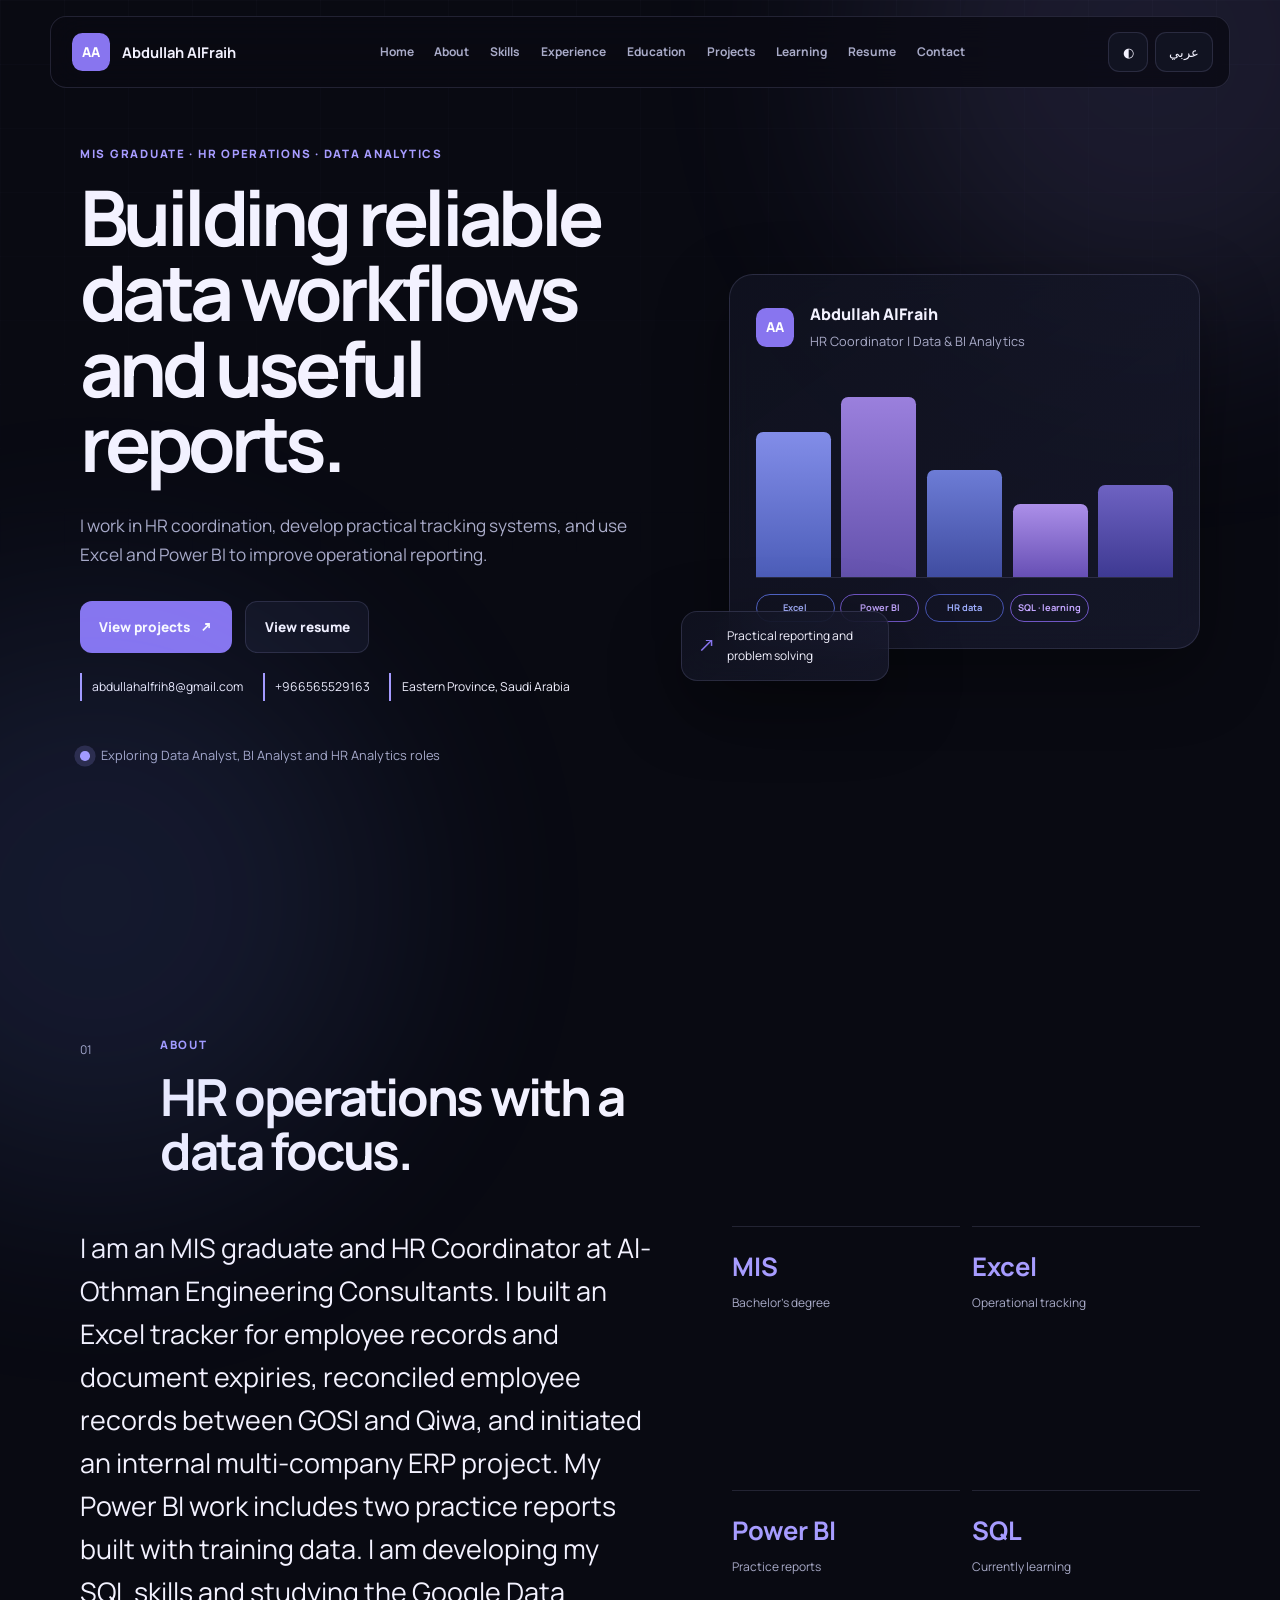
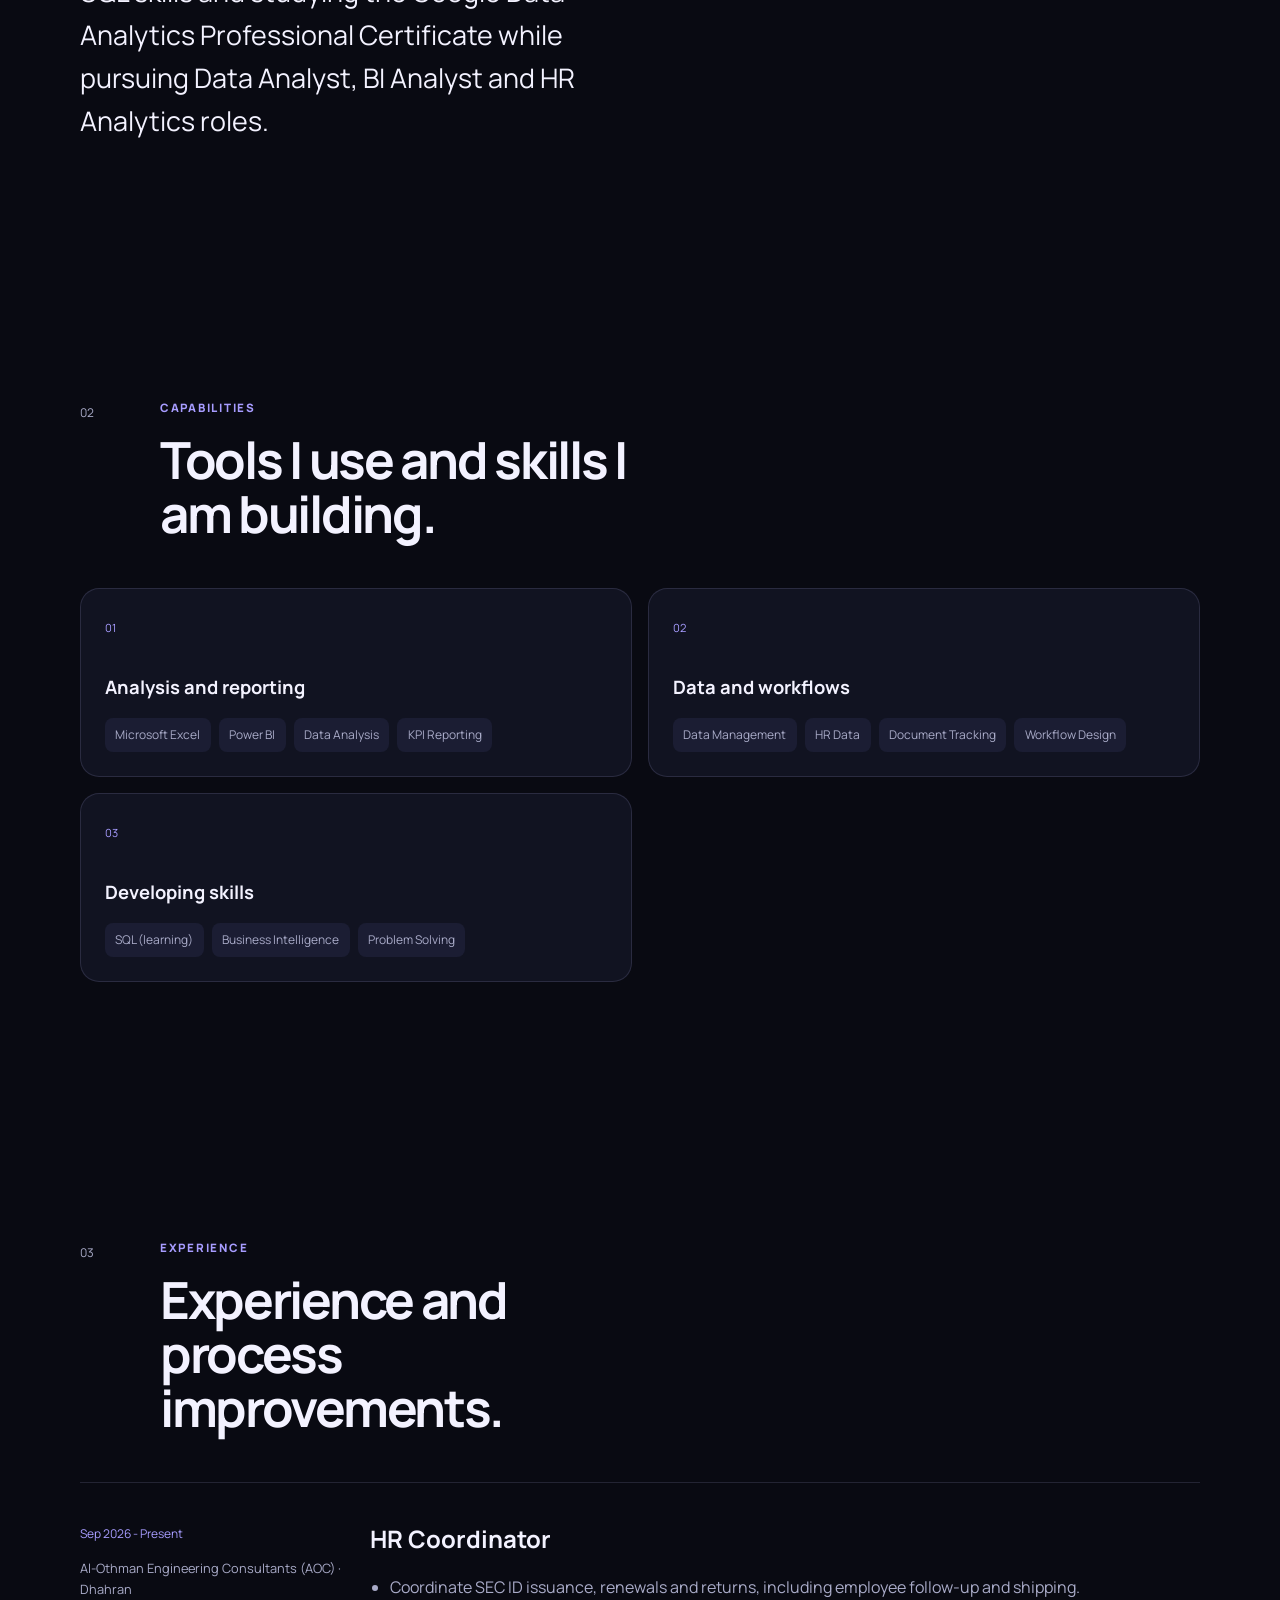
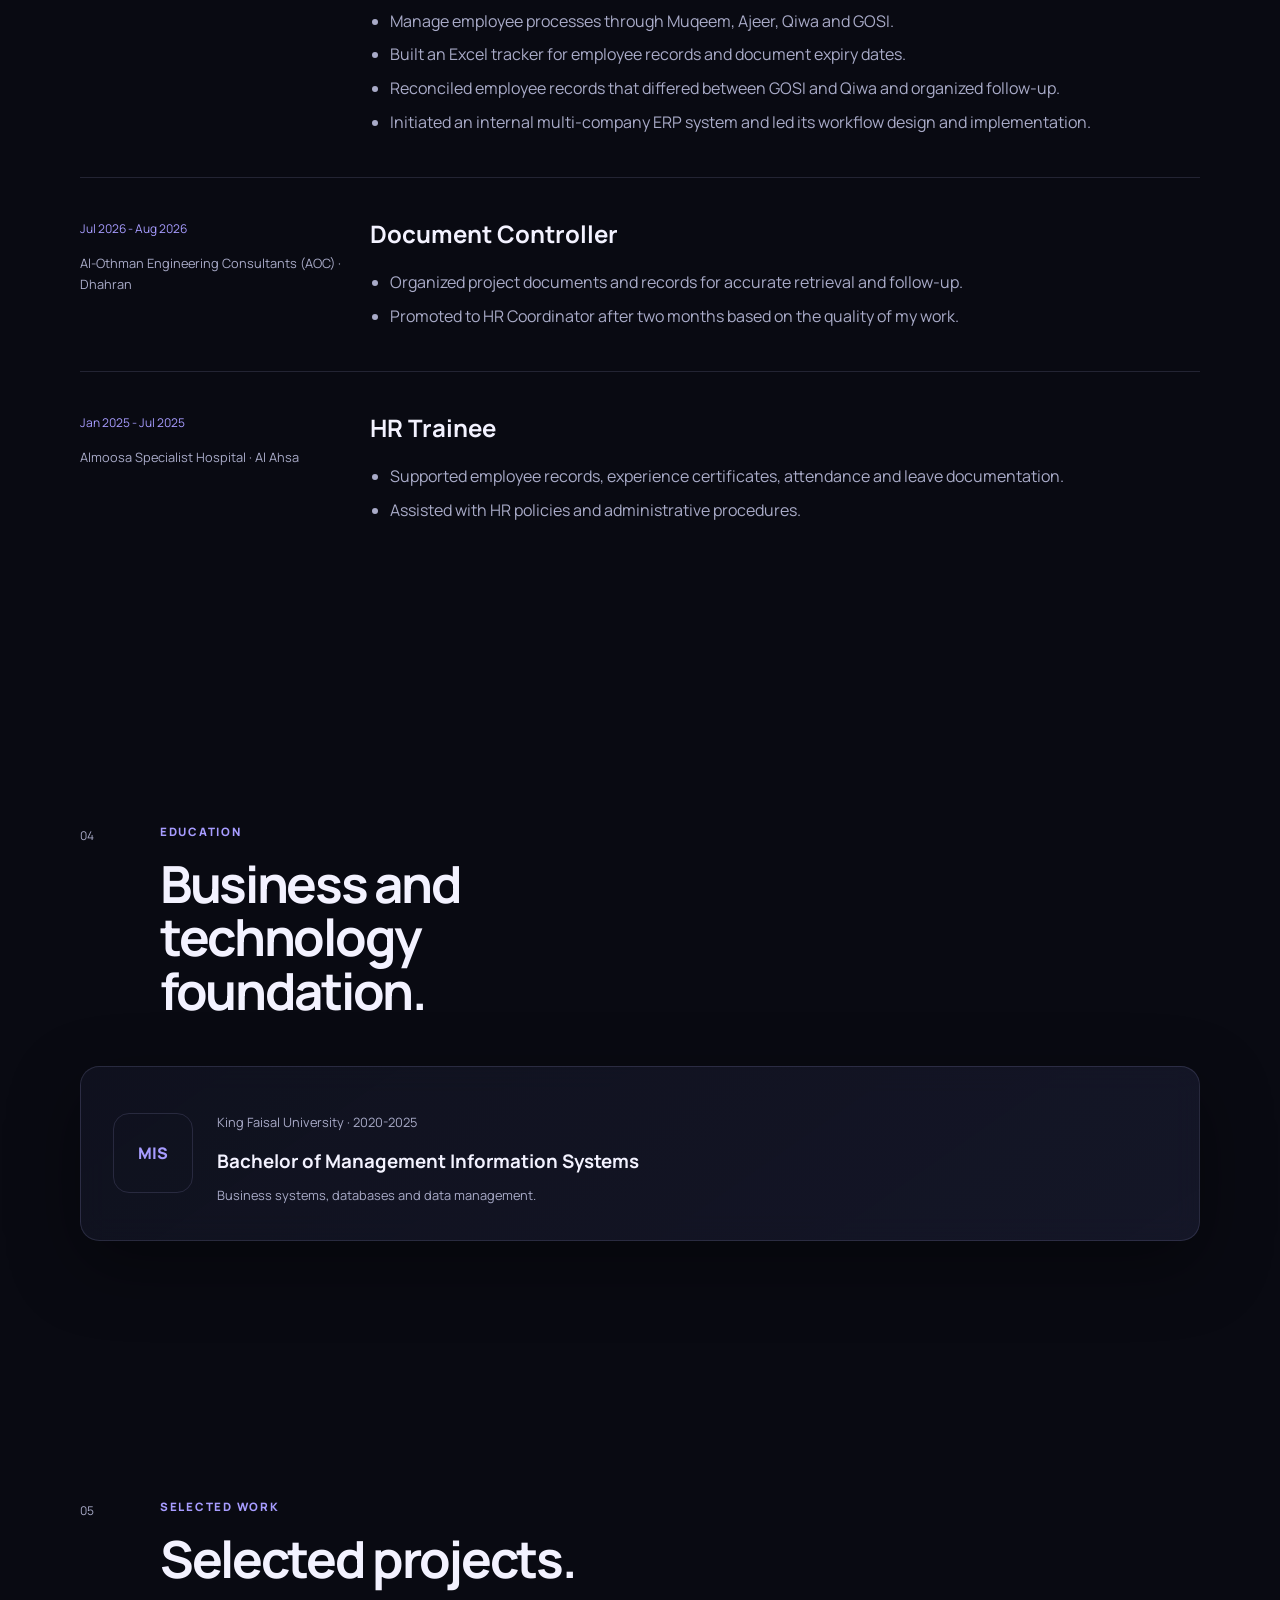
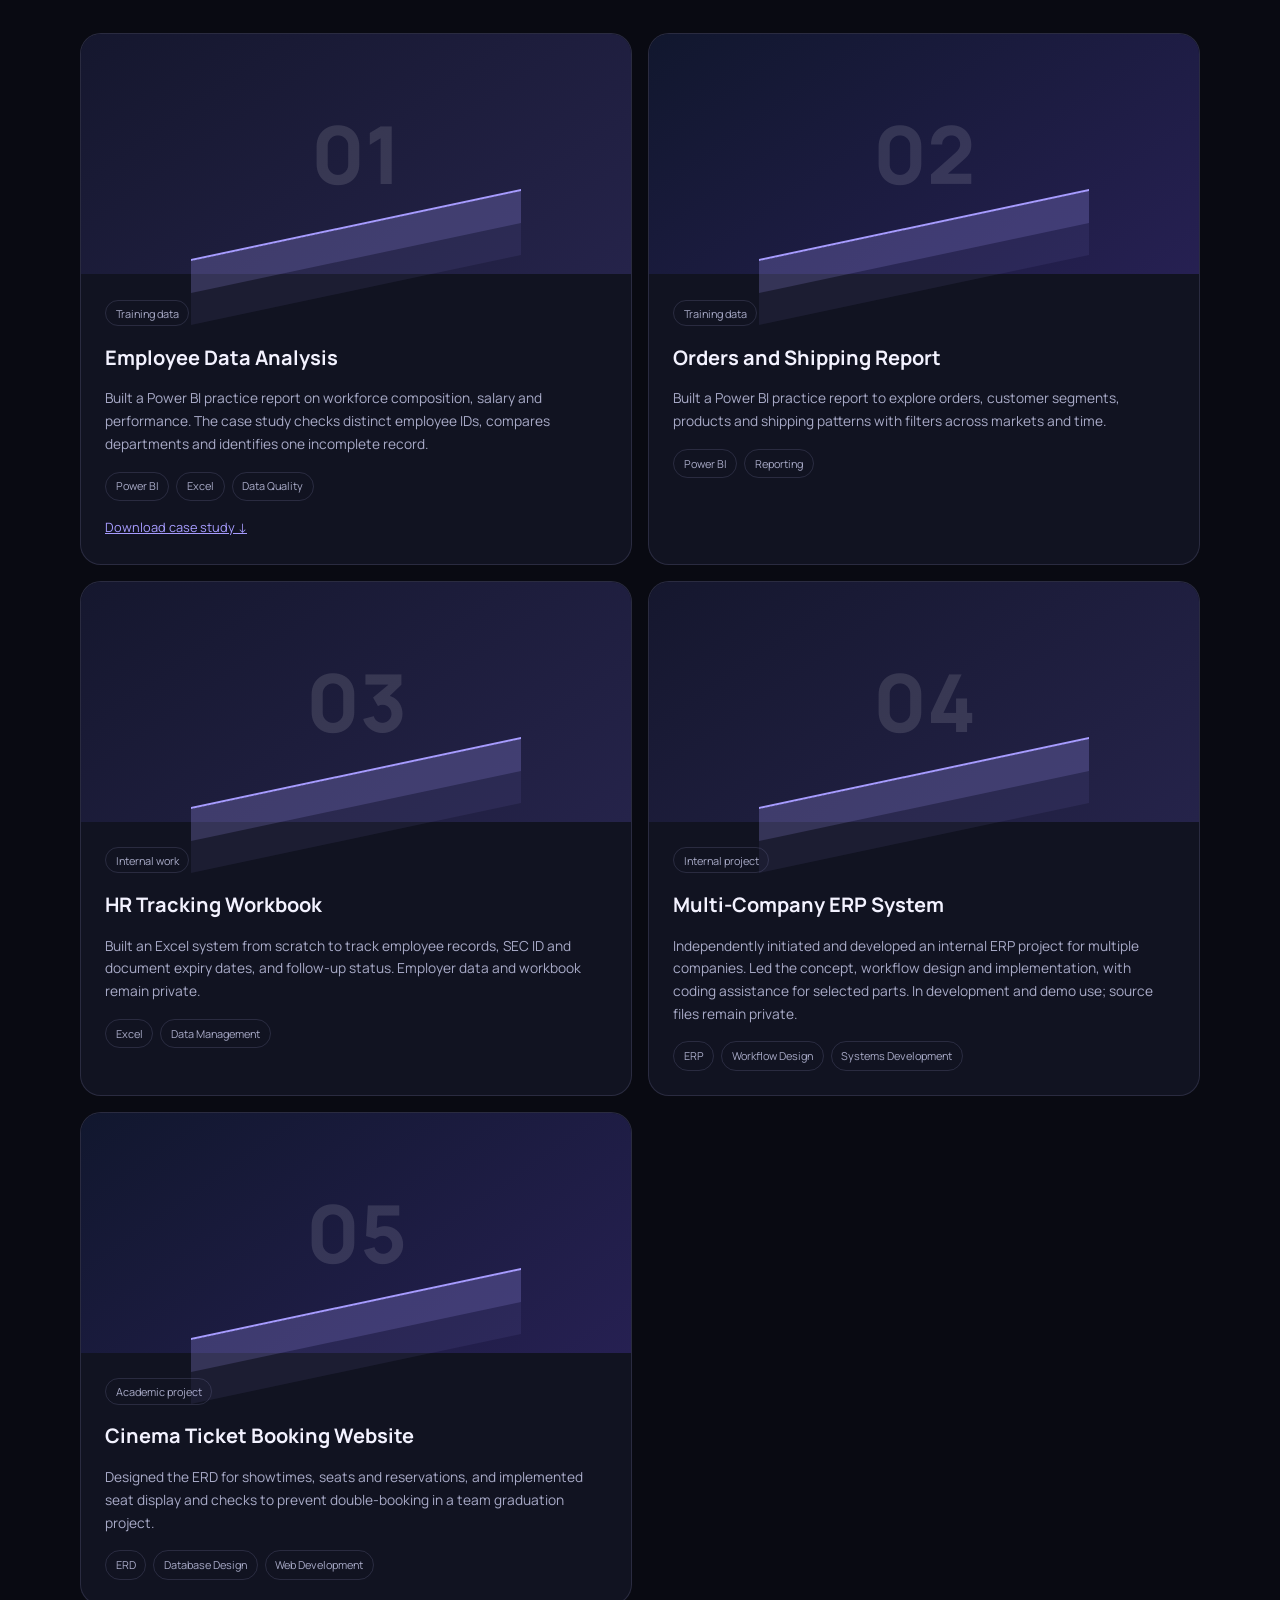
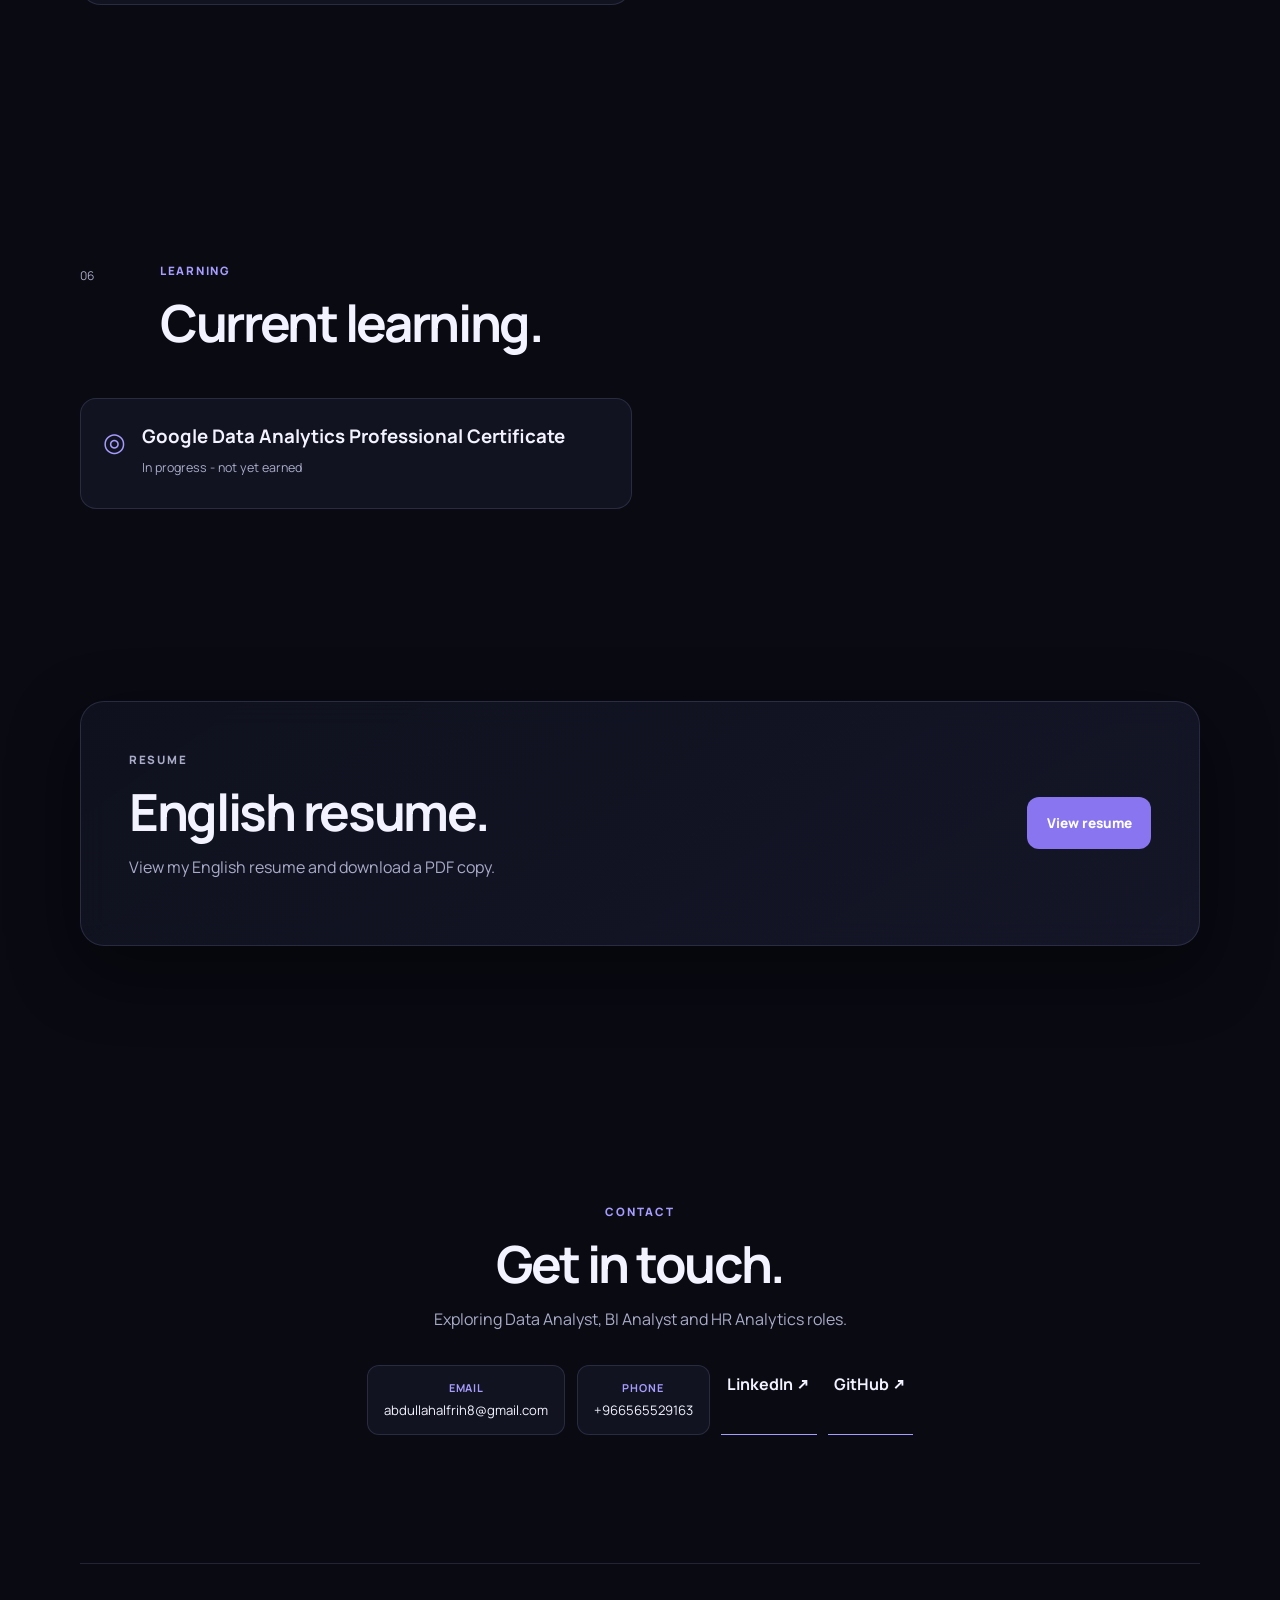
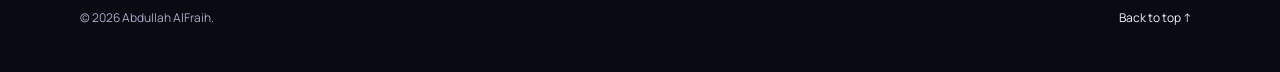
==== index.html @ 45fd85c5 "Update portfolio, resume and dark violet theme" ====
<!doctype html>
<html lang="en" dir="ltr">
<head>
  <meta charset="UTF-8">
  <meta name="viewport" content="width=device-width, initial-scale=1.0">
  <meta name="description" content="Abdullah AlFraih — HR Coordinator and MIS graduate building practical data and BI skills.">
  <meta name="theme-color" content="#07111f">
  <title>Abdullah AlFraih | Data and BI Portfolio</title>
  <link rel="preconnect" href="https://fonts.googleapis.com">
  <link rel="preconnect" href="https://fonts.gstatic.com" crossorigin>
  <link href="https://fonts.googleapis.com/css2?family=IBM+Plex+Sans+Arabic:wght@400;500;600;700&family=Manrope:wght@400;500;600;700;800&display=swap" rel="stylesheet">
  <link rel="stylesheet" href="styles.css?v=2">
  <script src="data.js" defer></script>
  <script src="app.js" defer></script>
</head>
<body>
  <a class="skip-link" href="#main">Skip to content</a>
  <div class="ambient ambient-one"></div><div class="ambient ambient-two"></div>
  <header class="site-header" id="top">
    <a class="brand" href="#home" aria-label="Home"><span>AA</span><strong data-name>Abdullah AlFraih</strong></a>
    <nav id="nav" aria-label="Main navigation"></nav>
    <div class="header-actions">
      <button class="icon-button" id="theme-toggle" type="button" aria-label="Switch color theme"><span aria-hidden="true">◐</span></button>
      <button class="lang-button" id="lang-toggle" type="button" aria-label="Switch language">عربي</button>
      <button class="menu-button" id="menu-toggle" type="button" aria-label="Open menu" aria-expanded="false">☰</button>
    </div>
  </header>

  <main id="main">
    <section class="hero section" id="home">
      <div class="hero-copy reveal">
        <p class="eyebrow" id="hero-eyebrow"></p>
        <h1 id="hero-title"></h1>
        <p class="hero-lead" id="hero-summary"></p>
        <div class="hero-actions" id="hero-actions"></div>
        <div class="hero-contact" id="hero-contact"></div>
        <div class="availability"><span></span><p id="availability-text"></p></div>
      </div>
      <div class="hero-visual reveal" aria-label="Analytics profile overview">
        <div class="profile-card glass">
          <div class="profile-top"><div class="monogram">AA</div><div><p data-name></p><span id="profile-role"></span></div></div>
          <div class="mini-chart" aria-hidden="true"><i style="height:76%"></i><i style="height:94%"></i><i style="height:56%"></i><i style="height:38%"></i><i style="height:48%"></i></div>
          <div class="profile-tags" id="profile-tags"></div>
        </div>
        <div class="floating-note glass"><span>↗</span><p id="insight-label"></p></div>
      </div>
    </section>

    <section class="section" id="about"><div class="section-heading reveal"><p class="section-index">01</p><div><p class="eyebrow" data-section-label="about"></p><h2 id="about-heading"></h2></div></div><div class="about-grid"><p class="about-copy reveal" id="about-copy"></p><div class="facts-grid reveal" id="facts-grid"></div></div></section>
    <section class="section" id="skills"><div class="section-heading reveal"><p class="section-index">02</p><div><p class="eyebrow" data-section-label="skills"></p><h2 id="skills-heading"></h2></div></div><div class="skills-grid" id="skills-grid"></div></section>
    <section class="section" id="experience"><div class="section-heading reveal"><p class="section-index">03</p><div><p class="eyebrow" data-section-label="experience"></p><h2 id="experience-heading"></h2></div></div><div class="timeline" id="experience-list"></div></section>
    <section class="section" id="education"><div class="section-heading reveal"><p class="section-index">04</p><div><p class="eyebrow" data-section-label="education"></p><h2 id="education-heading"></h2></div></div><div id="education-list"></div></section>
    <section class="section" id="projects"><div class="section-heading reveal"><p class="section-index">05</p><div><p class="eyebrow" data-section-label="projects"></p><h2 id="projects-heading"></h2></div></div><div class="project-grid" id="projects-list"></div></section>
    <section class="section" id="certificates"><div class="section-heading reveal"><p class="section-index">06</p><div><p class="eyebrow" data-section-label="certificates"></p><h2 id="certificates-heading"></h2></div></div><div class="certificate-grid" id="certificates-list"></div></section>
    <section class="section resume-section" id="resume"><div class="resume-panel glass reveal"><div><p class="eyebrow" data-section-label="resume"></p><h2 id="resume-heading"></h2><p id="resume-copy"></p></div><a class="button primary" id="resume-link" href="resume.html"></a></div></section>
    <section class="section contact-section" id="contact"><div class="contact-card reveal"><p class="eyebrow" data-section-label="contact"></p><h2 id="contact-heading"></h2><p id="contact-copy"></p><div class="contact-links" id="contact-links"></div></div></section>
  </main>
  <footer><p id="footer-copy"></p><button type="button" id="back-top"></button></footer>
</body>
</html>
---- styles.css ----
:root{--bg:#07111f;--surface:#0d1b2d;--surface2:#12233a;--text:#f4f7fb;--muted:#9db0c8;--line:rgba(255,255,255,.11);--cyan:#5eead4;--blue:#60a5fa;--accent:#b8ff6a;--shadow:0 24px 70px rgba(0,0,0,.28);color-scheme:dark}html[data-theme=light]{--bg:#f4f7f5;--surface:#fff;--surface2:#eaf0ef;--text:#0d1b2a;--muted:#526578;--line:rgba(13,27,42,.13);--cyan:#087f72;--blue:#246fca;--accent:#4d8a10;--shadow:0 24px 70px rgba(19,47,66,.12);color-scheme:light}*{box-sizing:border-box}html{scroll-behavior:smooth}body{margin:0;background:var(--bg);color:var(--text);font-family:Manrope,"IBM Plex Sans Arabic",sans-serif;line-height:1.65;overflow-x:hidden}body:before{content:"";position:fixed;inset:0;background-image:linear-gradient(var(--line) 1px,transparent 1px),linear-gradient(90deg,var(--line) 1px,transparent 1px);background-size:64px 64px;mask-image:linear-gradient(to bottom,black,transparent 75%);opacity:.16;pointer-events:none}.ambient{position:fixed;width:36rem;height:36rem;border-radius:50%;filter:blur(120px);opacity:.12;pointer-events:none}.ambient-one{background:var(--cyan);top:-15rem;right:-10rem}.ambient-two{background:var(--blue);bottom:-18rem;left:-12rem}.skip-link{position:fixed;top:-5rem;left:1rem;background:var(--accent);color:#07111f;padding:.75rem 1rem;z-index:99}.skip-link:focus{top:1rem}.site-header{position:fixed;z-index:20;top:1rem;left:50%;transform:translateX(-50%);width:min(1180px,calc(100% - 2rem));height:4.5rem;display:flex;align-items:center;justify-content:space-between;padding:0 1rem 0 1.3rem;border:1px solid var(--line);background:color-mix(in srgb,var(--bg) 78%,transparent);backdrop-filter:blur(18px);border-radius:1rem}.brand{display:flex;align-items:center;gap:.75rem;color:var(--text);text-decoration:none;white-space:nowrap}.brand>span,.monogram{width:2.4rem;height:2.4rem;display:grid;place-items:center;background:var(--accent);color:#07111f;border-radius:.65rem;font-weight:800;font-size:.85rem}.brand strong{font-size:.92rem}nav{display:flex;gap:1.3rem}nav a{color:var(--muted);text-decoration:none;font-size:.75rem;font-weight:700}nav a:hover{color:var(--text)}.header-actions{display:flex;gap:.45rem}.icon-button,.lang-button,.menu-button{height:2.5rem;border:1px solid var(--line);border-radius:.7rem;background:var(--surface);color:var(--text);cursor:pointer}.icon-button,.menu-button{width:2.5rem}.lang-button{padding:0 .8rem}.menu-button{display:none}.section{width:min(1120px,calc(100% - 2.5rem));margin:auto;padding:8rem 0}.hero{min-height:100vh;display:grid;grid-template-columns:1.08fr .92fr;align-items:center;gap:6rem;padding-top:9rem}.eyebrow{text-transform:uppercase;letter-spacing:.15em;color:var(--cyan);font-weight:800;font-size:.72rem;margin:0 0 1rem}.hero h1{font-size:clamp(3rem,6vw,6.4rem);line-height:.98;letter-spacing:-.06em;max-width:12ch;margin:0}.hero-lead{font-size:1.08rem;color:var(--muted);max-width:41rem;margin:2rem 0}.hero-actions{display:flex;gap:.8rem;flex-wrap:wrap}.button{display:inline-flex;justify-content:center;align-items:center;gap:.6rem;padding:.85rem 1.15rem;border-radius:.75rem;text-decoration:none;font-weight:800;font-size:.85rem;border:1px solid var(--line)}.button.primary{background:var(--accent);color:#07111f;border-color:transparent}.button.secondary{color:var(--text);background:var(--surface)}.availability{display:flex;align-items:center;gap:.7rem;margin-top:2rem;color:var(--muted);font-size:.8rem}.availability span{width:.6rem;height:.6rem;background:var(--cyan);border-radius:50%;box-shadow:0 0 0 .35rem color-mix(in srgb,var(--cyan) 18%,transparent)}.glass{border:1px solid var(--line);background:linear-gradient(145deg,color-mix(in srgb,var(--surface) 82%,transparent),color-mix(in srgb,var(--surface2) 66%,transparent));box-shadow:var(--shadow);backdrop-filter:blur(14px)}.hero-visual{position:relative}.profile-card{border-radius:1.5rem;padding:1.6rem;transform:rotate(2deg)}.profile-top{display:flex;align-items:center;gap:1rem}.profile-top p{margin:0;font-weight:800}.profile-top span{color:var(--muted);font-size:.8rem}.mini-chart{height:14rem;display:flex;gap:.65rem;align-items:end;padding-top:2rem;border-bottom:1px solid var(--line)}.mini-chart i{flex:1;background:linear-gradient(var(--cyan),var(--blue));border-radius:.45rem .45rem 0 0;opacity:.9}.profile-tags,.tool-list{display:flex;gap:.45rem;flex-wrap:wrap;margin-top:1rem}.profile-tags span,.tool-list span,.status{border:1px solid var(--line);border-radius:999px;padding:.3rem .6rem;color:var(--muted);font-size:.68rem}.floating-note{position:absolute;left:-3rem;bottom:-2rem;border-radius:1rem;padding:.9rem 1rem;display:flex;align-items:center;gap:.7rem;max-width:13rem}.floating-note>span{color:var(--accent);font-size:1.4rem}.floating-note p{margin:0;font-size:.75rem}.section-heading{display:grid;grid-template-columns:4rem 1fr;gap:1rem;align-items:start;margin-bottom:3rem}.section-index{color:var(--muted);font-size:.75rem;margin:.3rem 0}.section-heading h2,.resume-panel h2,.contact-card h2{font-size:clamp(2rem,4vw,3.7rem);letter-spacing:-.045em;line-height:1.05;margin:0;max-width:15ch}.about-grid{display:grid;grid-template-columns:1.1fr .9fr;gap:5rem}.about-copy{font-size:clamp(1.2rem,2.1vw,1.75rem);line-height:1.6;margin:0}.facts-grid{display:grid;grid-template-columns:1fr 1fr;gap:.75rem}.fact{border-top:1px solid var(--line);padding:1.2rem 0}.fact strong{display:block;font-size:1.6rem;color:var(--cyan)}.fact span{color:var(--muted);font-size:.75rem}.skills-grid{display:grid;grid-template-columns:1fr 1fr;gap:1rem}.skill-card{border:1px solid var(--line);background:var(--surface);border-radius:1.2rem;padding:1.5rem}.card-number{color:var(--cyan);font-size:.7rem}.skill-card h3{font-size:1.15rem;margin:2rem 0 1rem}.skill-card>div{display:flex;gap:.5rem;flex-wrap:wrap}.skill-card>div span{background:var(--surface2);padding:.45rem .65rem;border-radius:.5rem;color:var(--muted);font-size:.75rem}.timeline-item{display:grid;grid-template-columns:.35fr 1fr;border-top:1px solid var(--line);padding:2.2rem 0}.timeline-meta span{color:var(--cyan);font-size:.75rem}.timeline-meta p{color:var(--muted);font-size:.8rem}.timeline-item h3{font-size:1.5rem;margin:0 0 1rem}.timeline-item ul{margin:0;padding-inline-start:1.2rem;color:var(--muted)}.timeline-item li{margin:.45rem 0}.education-card{display:flex;gap:1.5rem;align-items:center;padding:2rem;border-radius:1.2rem}.edu-icon{width:5rem;height:5rem;display:grid;place-items:center;border:1px solid var(--line);border-radius:1rem;color:var(--cyan);font-weight:800}.education-card p,.education-card span{color:var(--muted);font-size:.8rem}.education-card h3{margin:.3rem 0}.project-grid{display:grid;grid-template-columns:1fr 1fr;gap:1rem}.project-card{overflow:hidden;border:1px solid var(--line);background:var(--surface);border-radius:1.3rem}.project-visual{height:15rem;position:relative;display:flex;align-items:center;justify-content:center;background:linear-gradient(145deg,#102945,#123d4b)}.visual-1{background:linear-gradient(145deg,#202044,#193d57)}.project-visual>span{font-size:5rem;font-weight:800;color:rgba(255,255,255,.12)}.chart-lines{position:absolute;inset:20%;border-bottom:2px solid var(--cyan);transform:skewY(-12deg);box-shadow:0 2rem 0 rgba(94,234,212,.18),0 4rem 0 rgba(94,234,212,.08)}.project-body{padding:1.5rem}.project-body h3{font-size:1.25rem;margin:1rem 0 .5rem}.project-body p{color:var(--muted);font-size:.86rem}.project-body>a,.certificate-card a{display:inline-block;color:var(--cyan);font-size:.8rem;margin-top:1rem}.certificate-grid{display:grid;grid-template-columns:1fr 1fr;gap:1rem}.certificate-card{display:flex;gap:1rem;padding:1.4rem;border:1px solid var(--line);border-radius:1rem;background:var(--surface)}.certificate-card>span{color:var(--cyan);font-size:1.6rem}.certificate-card h3{margin:0}.certificate-card p{color:var(--muted);font-size:.78rem;margin:.4rem 0}.resume-section{padding-top:4rem}.resume-panel{display:flex;justify-content:space-between;align-items:center;gap:3rem;border-radius:1.5rem;padding:3rem}.resume-panel p{color:var(--muted);max-width:42rem}.contact-section{text-align:center}.contact-card{max-width:58rem;margin:auto}.contact-card h2{max-width:18ch;margin:auto}.contact-card>p:not(.eyebrow){color:var(--muted)}.contact-links{display:flex;justify-content:center;gap:.7rem;flex-wrap:wrap;margin-top:2rem}.contact-links a{color:var(--text);border-bottom:1px solid var(--cyan);padding:.4rem;text-decoration:none;font-weight:700}footer{width:min(1120px,calc(100% - 2.5rem));margin:auto;padding:2rem 0;border-top:1px solid var(--line);display:flex;justify-content:space-between;color:var(--muted);font-size:.75rem}footer a{color:var(--text);text-decoration:none}.reveal{opacity:0;transform:translateY(20px);transition:.65s ease}.reveal.visible{opacity:1;transform:none}[dir=rtl] .hero h1,[dir=rtl] .section-heading h2,[dir=rtl] .resume-panel h2,[dir=rtl] .contact-card h2{letter-spacing:-.025em}[dir=rtl] .profile-card{transform:rotate(-2deg)}[dir=rtl] .floating-note{left:auto;right:-3rem}
@media(max-width:900px){nav{display:none;position:absolute;top:5rem;left:0;right:0;flex-direction:column;background:var(--surface);padding:1rem;border:1px solid var(--line);border-radius:1rem}nav.open{display:flex}.menu-button{display:block}.hero{grid-template-columns:1fr;gap:3rem}.hero-visual{max-width:32rem}.about-grid{grid-template-columns:1fr;gap:2rem}.brand strong{display:none}.timeline-item{grid-template-columns:1fr;gap:1rem}}
@media(max-width:640px){.section{width:min(100% - 1.5rem,1120px);padding:5.5rem 0}.site-header{width:calc(100% - 1rem);top:.5rem}.hero{padding-top:8rem}.hero h1{font-size:3.2rem}.section-heading{grid-template-columns:2rem 1fr}.skills-grid,.project-grid,.certificate-grid{grid-template-columns:1fr}.facts-grid{gap:.5rem}.floating-note{position:relative;left:auto!important;right:auto!important;bottom:auto;margin:-1rem auto 0;width:90%}.resume-panel{flex-direction:column;align-items:flex-start;padding:2rem}.education-card{align-items:flex-start}.mini-chart{height:11rem}footer{flex-direction:column;gap:.5rem}.hero-actions .button{flex:1}.header-actions{margin-inline-start:auto}.lang-button{padding:0 .65rem}}
@media(prefers-reduced-motion:reduce){*{scroll-behavior:auto!important;transition:none!important}.reveal{opacity:1;transform:none}}
.profile-card{transform:none!important}
.hero-contact{display:flex;flex-wrap:wrap;gap:.55rem;margin-top:1.25rem}.hero-contact span{border-inline-start:2px solid var(--cyan);padding:.25rem .65rem;color:var(--text);font-size:.76rem}.contact-links span{display:flex;flex-direction:column;gap:.2rem;border:1px solid var(--line);background:var(--surface);padding:.8rem 1rem;border-radius:.75rem;color:var(--text);font-size:.82rem}.contact-links span strong{color:var(--cyan);font-size:.68rem;text-transform:uppercase;letter-spacing:.08em}footer button{border:0;background:transparent;color:var(--text);font:inherit;cursor:pointer;padding:.5rem}
.mini-chart i:nth-child(1){background:linear-gradient(180deg,#6ea8fe,#3b72d9)}.mini-chart i:nth-child(2){background:linear-gradient(180deg,#55c992,#218c62)}.mini-chart i:nth-child(3){background:linear-gradient(180deg,#f2c75c,#c89119)}.mini-chart i:nth-child(4){background:linear-gradient(180deg,#ad8ee8,#7558bd)}.mini-chart i:nth-child(5){background:linear-gradient(180deg,#eb8a70,#bd5647)}.profile-tags{display:grid;grid-template-columns:repeat(5,minmax(0,1fr));gap:.35rem}.profile-tags span{padding:.35rem .15rem;text-align:center;font-weight:700;font-size:.58rem;white-space:nowrap;background:transparent}.profile-tags span:nth-child(1){color:#76aefc;border-color:#3b72d9}.profile-tags span:nth-child(2){color:#62d39d;border-color:#218c62}.profile-tags span:nth-child(3){color:#f2c75c;border-color:#c89119}.profile-tags span:nth-child(4){color:#b79aeb;border-color:#7558bd}.profile-tags span:nth-child(5){color:#ef927b;border-color:#bd5647}
:root{--bg:#090a12;--surface:#111321;--surface2:#1b1d33;--text:#f3f2ff;--muted:#a9abc8;--line:rgba(192,187,255,.14);--cyan:#a79cff;--blue:#6d8dff;--accent:#8875ef;--shadow:0 24px 70px rgba(0,0,0,.38)}
html[data-theme=light]{--bg:#f6f5fc;--surface:#fff;--surface2:#efedfa;--text:#191a31;--muted:#575b77;--line:rgba(61,55,110,.15);--cyan:#6453c6;--blue:#4d67c6;--accent:#6b59d0;--shadow:0 24px 70px rgba(34,27,89,.12)}
.brand>span,.monogram,.button.primary,.skip-link{color:#fff}
.project-visual{background:linear-gradient(145deg,#15172e,#25234a)}.visual-1{background:linear-gradient(145deg,#11172e,#262052)}
.chart-lines{box-shadow:0 2rem 0 rgba(167,156,255,.18),0 4rem 0 rgba(167,156,255,.08)}
.mini-chart i:nth-child(1){background:linear-gradient(180deg,#8f9bff,#5366ca)}.mini-chart i:nth-child(2){background:linear-gradient(180deg,#aa8cf2,#6d59bd)}.mini-chart i:nth-child(3){background:linear-gradient(180deg,#7788ea,#4553af)}.mini-chart i:nth-child(4){background:linear-gradient(180deg,#bd9dff,#7056c5)}.mini-chart i:nth-child(5){background:linear-gradient(180deg,#786bd4,#433e9f)}
.profile-tags span:nth-child(1){color:#a5b1ff;border-color:#5366ca}.profile-tags span:nth-child(2){color:#c3a6ff;border-color:#7056c5}.profile-tags span:nth-child(3){color:#9eaeff;border-color:#4553af}.profile-tags span:nth-child(4){color:#c3a6ff;border-color:#7056c5}.profile-tags span:nth-child(5){color:#a5b1ff;border-color:#5366ca}
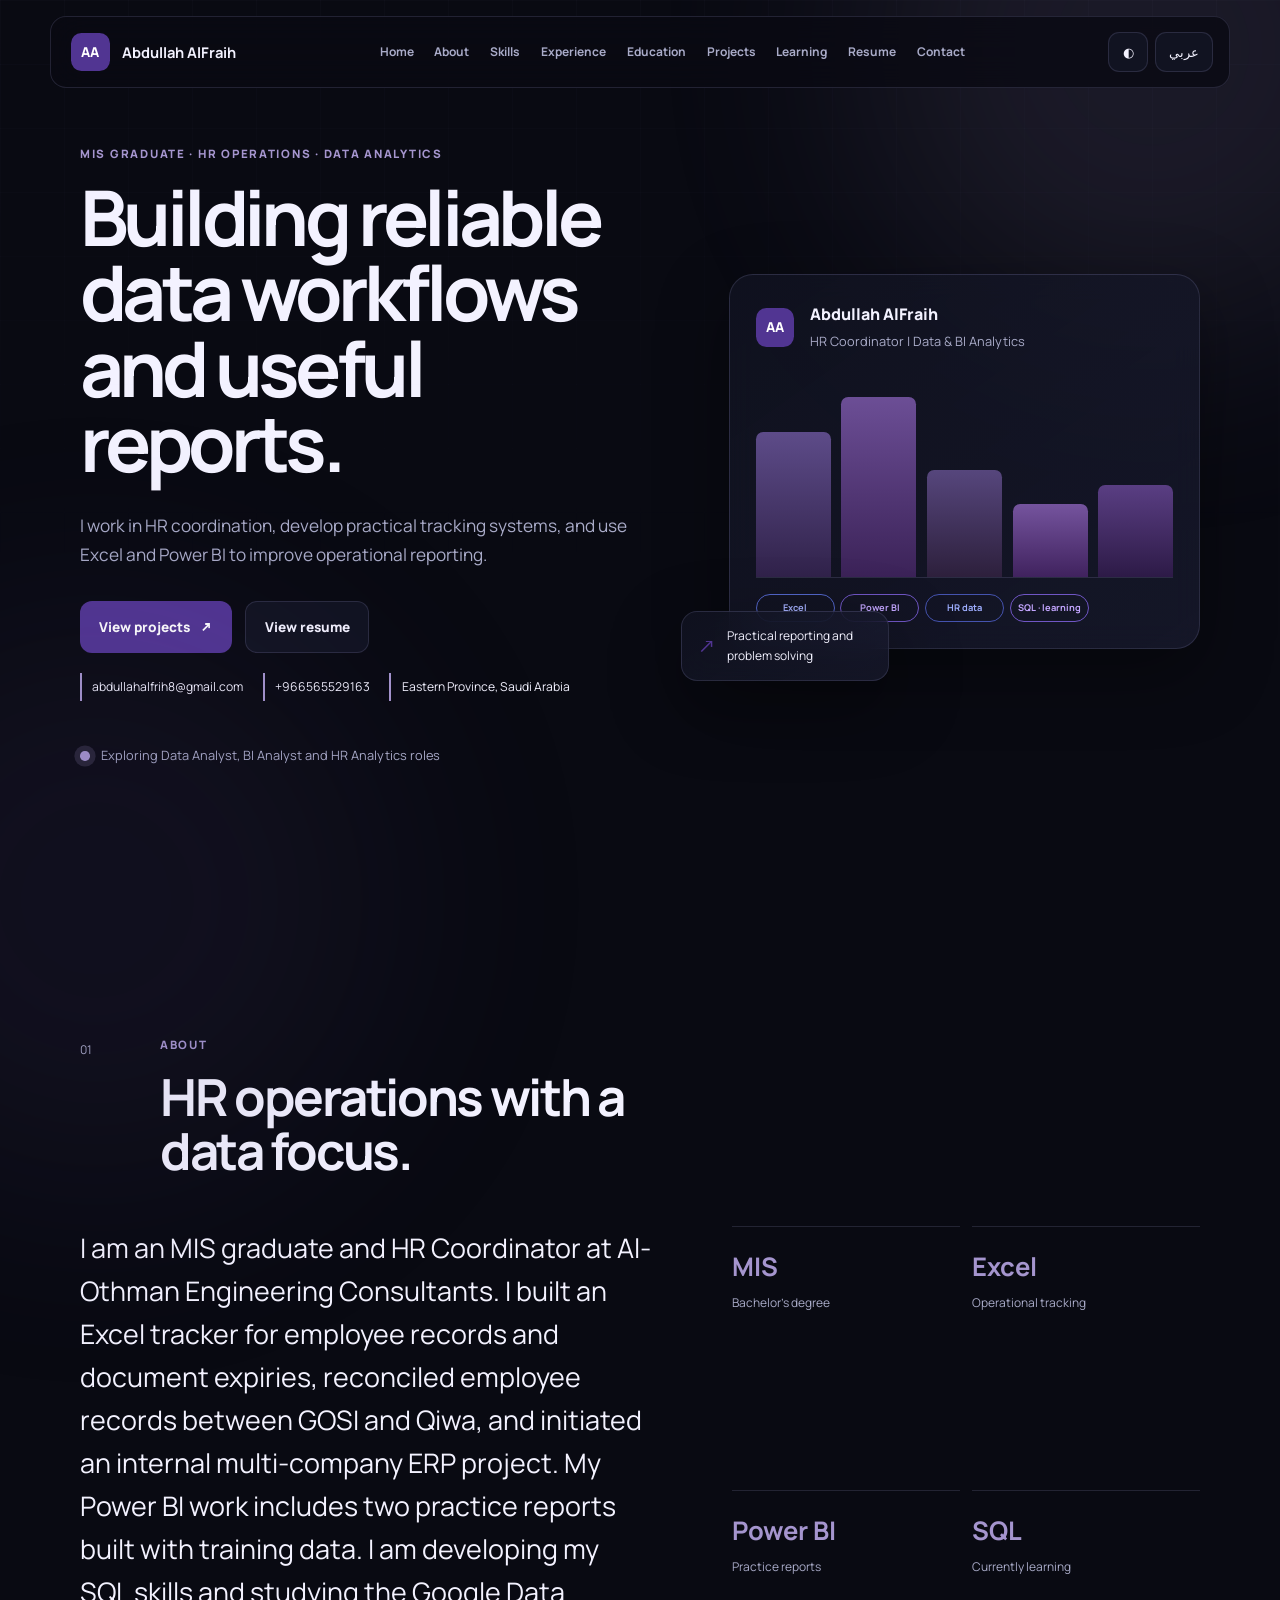
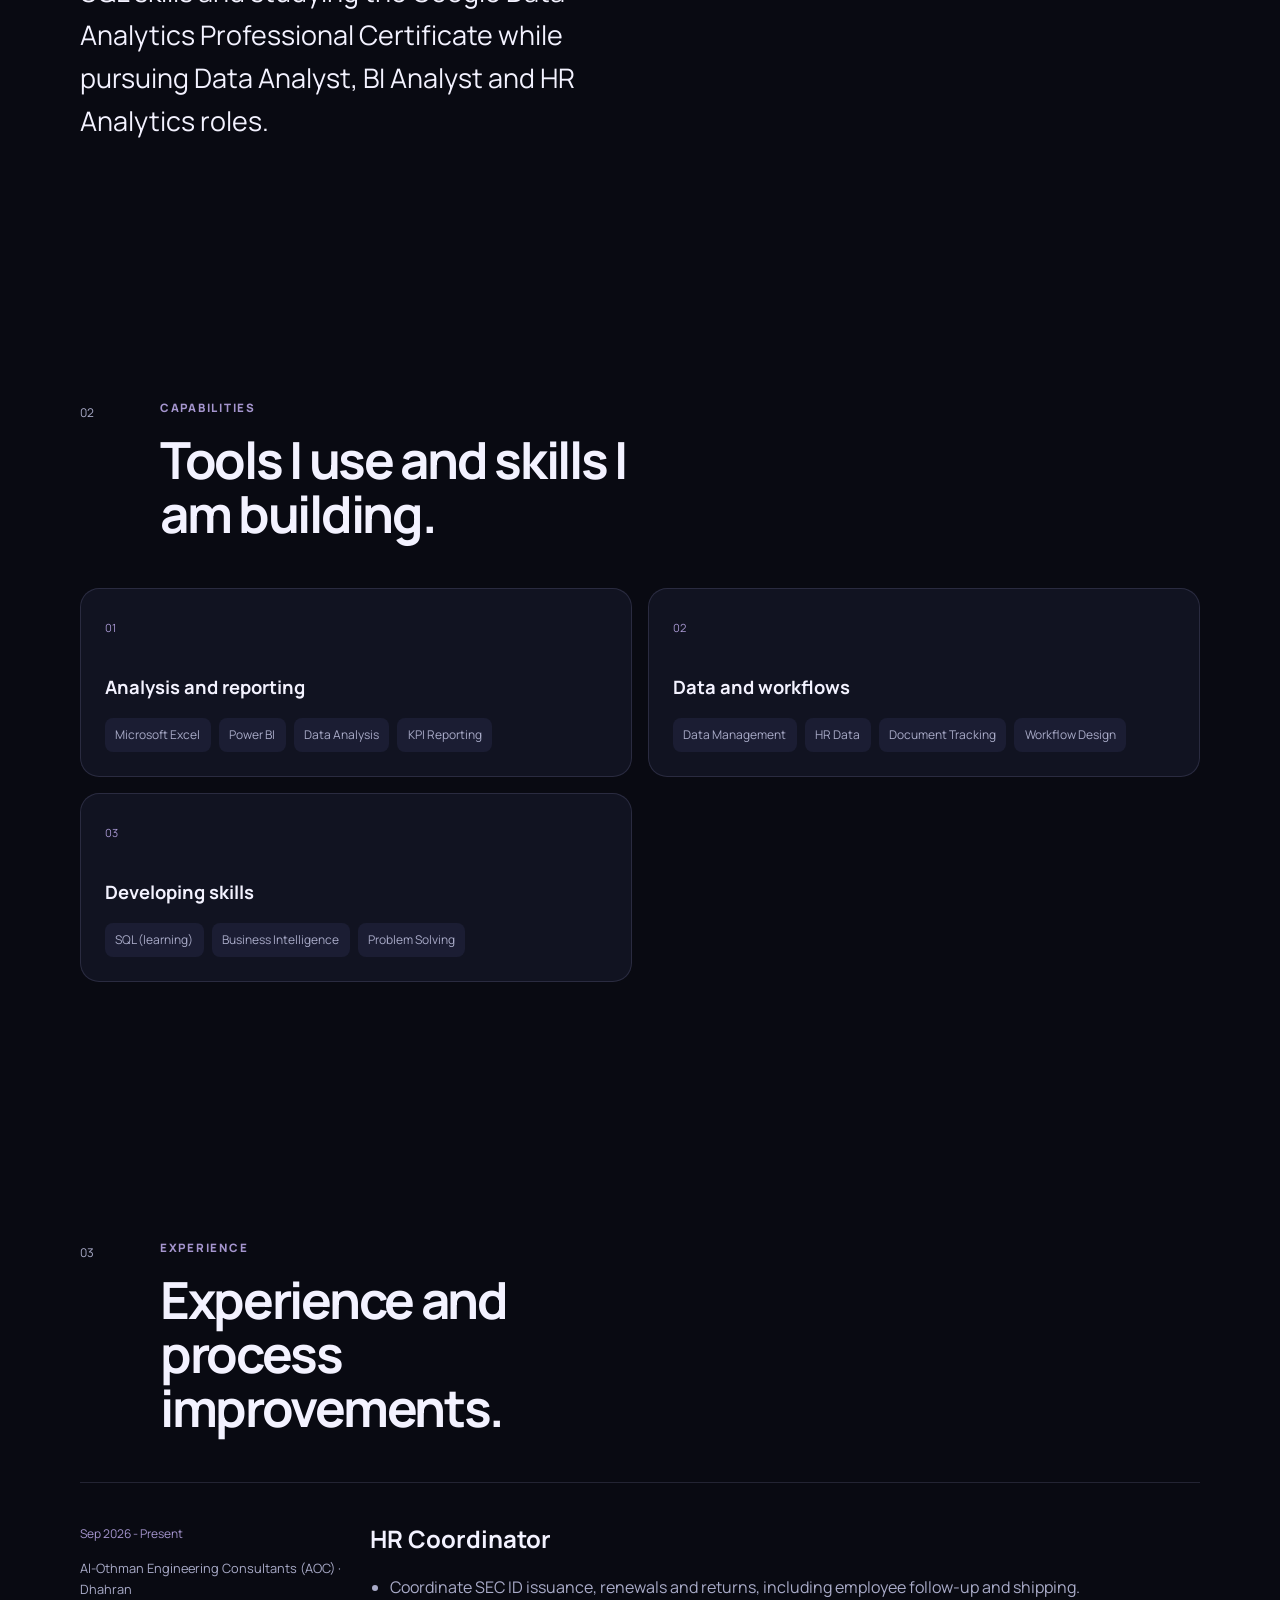
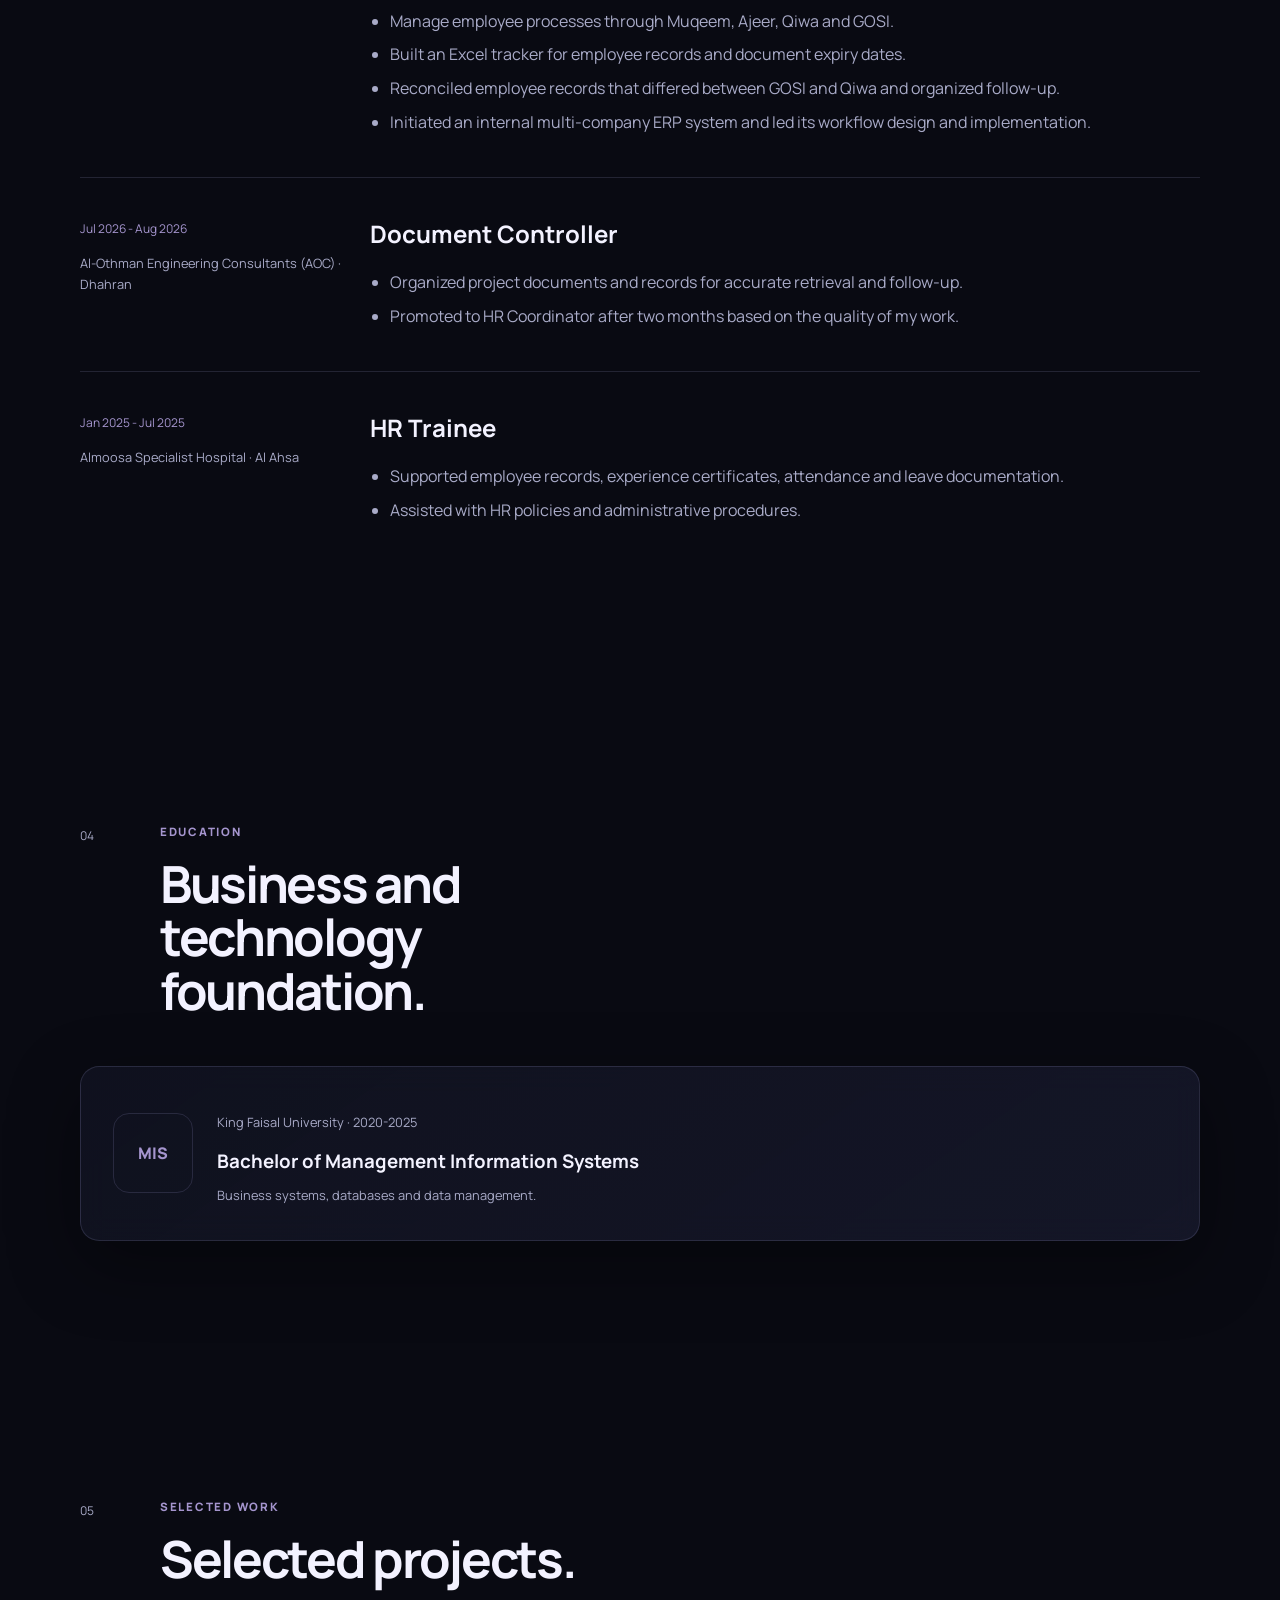
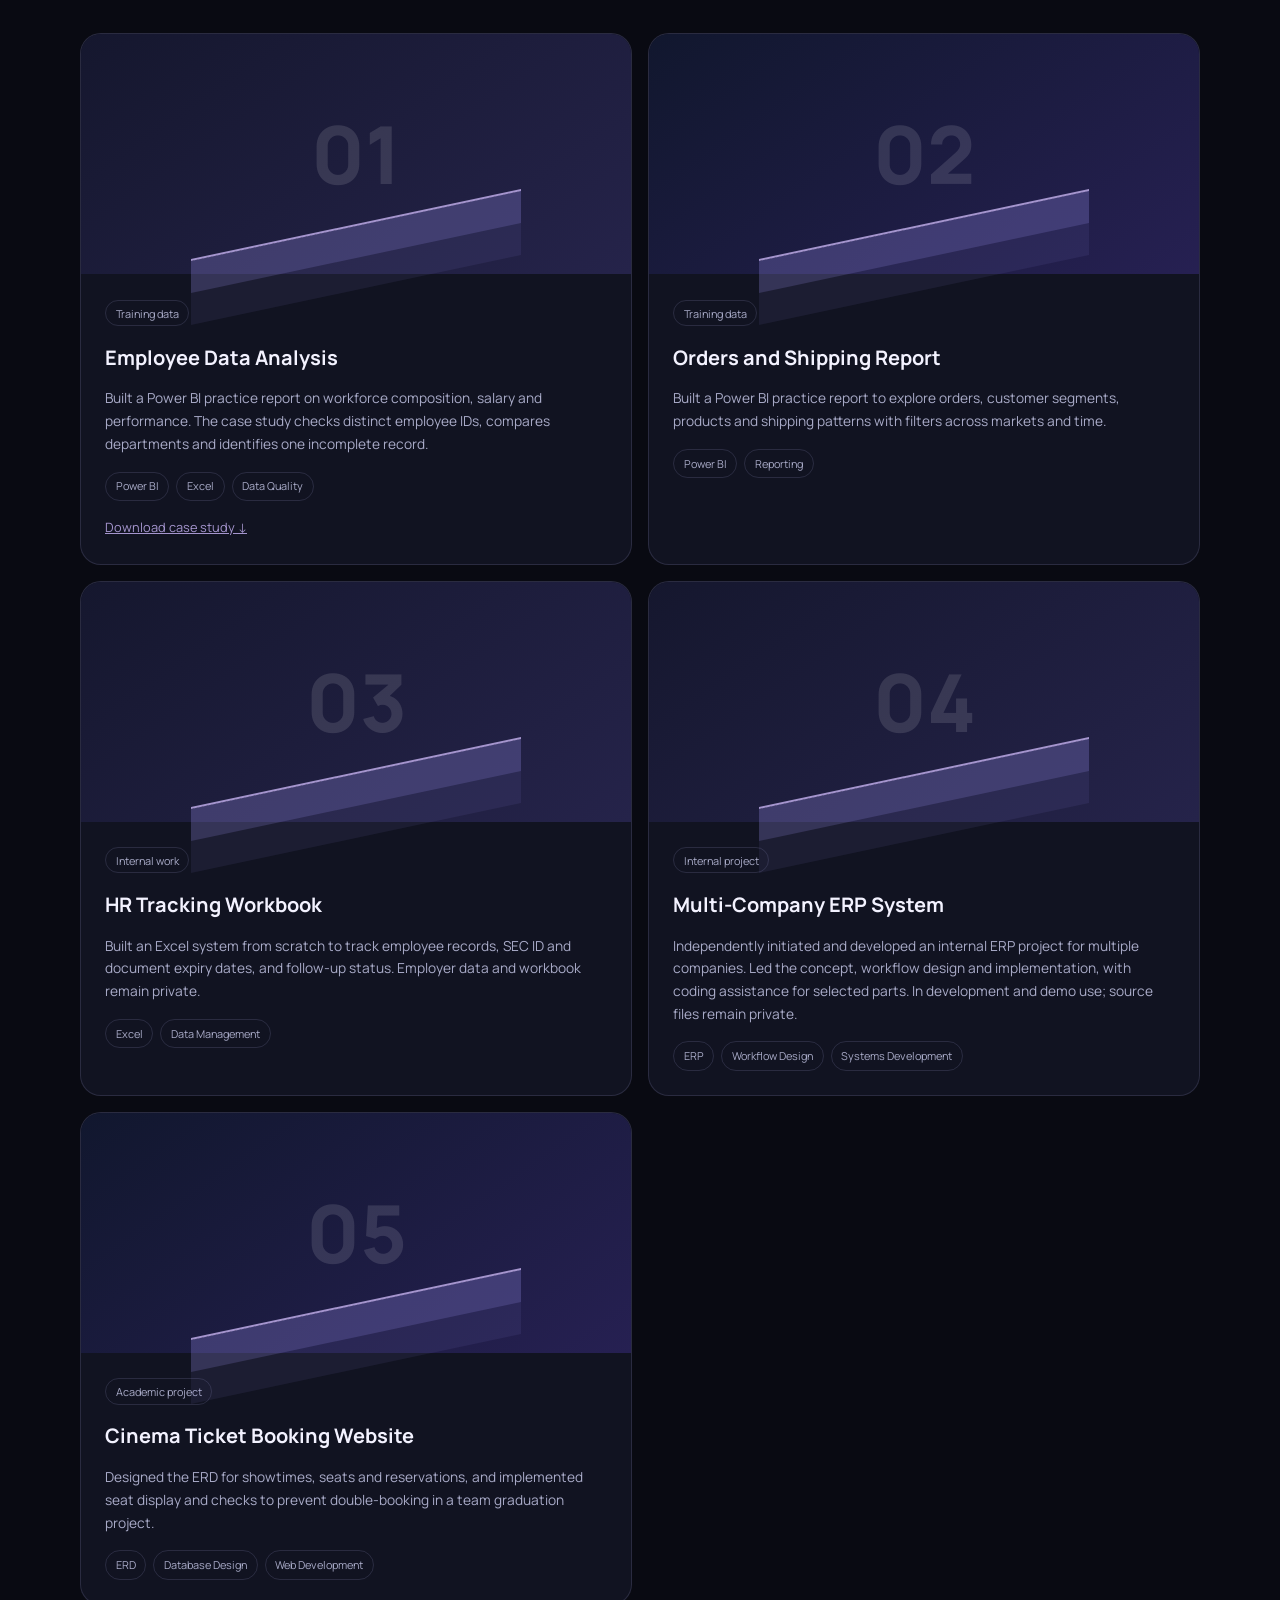
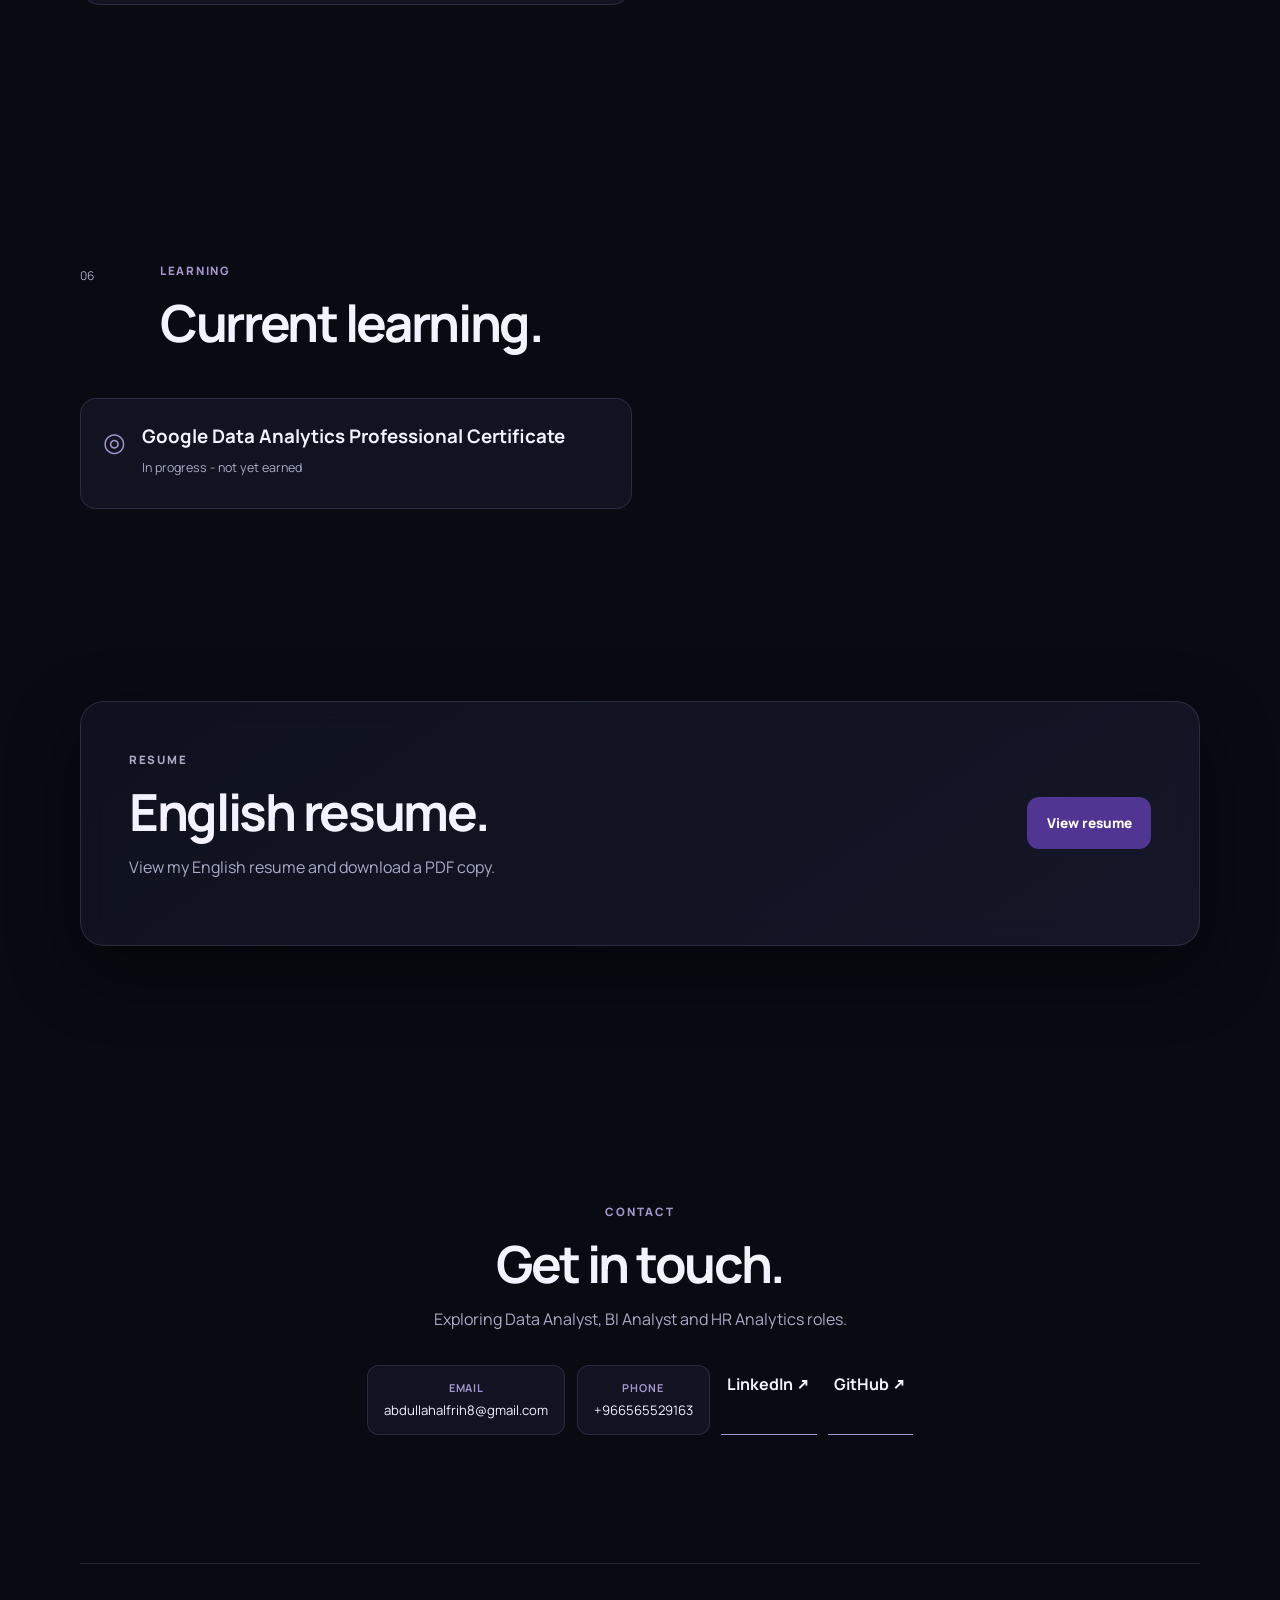
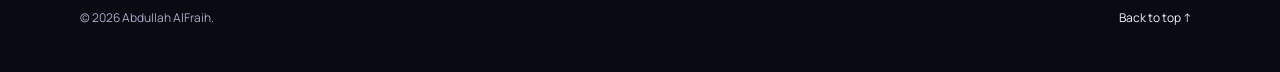
==== commit 3cbba3d6: "Deepen portfolio purple accents" ====
--- a/index.html
+++ b/index.html
@@ -4,14 +4,14 @@
   <meta charset="UTF-8">
   <meta name="viewport" content="width=device-width, initial-scale=1.0">
   <meta name="description" content="Abdullah AlFraih — HR Coordinator and MIS graduate building practical data and BI skills.">
-  <meta name="theme-color" content="#07111f">
+  <meta name="theme-color" content="#090a12">
   <title>Abdullah AlFraih | Data and BI Portfolio</title>
   <link rel="preconnect" href="https://fonts.googleapis.com">
   <link rel="preconnect" href="https://fonts.gstatic.com" crossorigin>
   <link href="https://fonts.googleapis.com/css2?family=IBM+Plex+Sans+Arabic:wght@400;500;600;700&family=Manrope:wght@400;500;600;700;800&display=swap" rel="stylesheet">
-  <link rel="stylesheet" href="styles.css?v=2">
-  <script src="data.js" defer></script>
-  <script src="app.js" defer></script>
+  <link rel="stylesheet" href="styles.css?v=3">
+  <script src="data.js?v=2" defer></script>
+  <script src="app.js?v=2" defer></script>
 </head>
 <body>
   <a class="skip-link" href="#main">Skip to content</a>
@@ -58,3 +58,4 @@
   <footer><p id="footer-copy"></p><button type="button" id="back-top"></button></footer>
 </body>
 </html>
+
--- a/styles.css
+++ b/styles.css
@@ -5,10 +5,11 @@
 .profile-card{transform:none!important}
 .hero-contact{display:flex;flex-wrap:wrap;gap:.55rem;margin-top:1.25rem}.hero-contact span{border-inline-start:2px solid var(--cyan);padding:.25rem .65rem;color:var(--text);font-size:.76rem}.contact-links span{display:flex;flex-direction:column;gap:.2rem;border:1px solid var(--line);background:var(--surface);padding:.8rem 1rem;border-radius:.75rem;color:var(--text);font-size:.82rem}.contact-links span strong{color:var(--cyan);font-size:.68rem;text-transform:uppercase;letter-spacing:.08em}footer button{border:0;background:transparent;color:var(--text);font:inherit;cursor:pointer;padding:.5rem}
 .mini-chart i:nth-child(1){background:linear-gradient(180deg,#6ea8fe,#3b72d9)}.mini-chart i:nth-child(2){background:linear-gradient(180deg,#55c992,#218c62)}.mini-chart i:nth-child(3){background:linear-gradient(180deg,#f2c75c,#c89119)}.mini-chart i:nth-child(4){background:linear-gradient(180deg,#ad8ee8,#7558bd)}.mini-chart i:nth-child(5){background:linear-gradient(180deg,#eb8a70,#bd5647)}.profile-tags{display:grid;grid-template-columns:repeat(5,minmax(0,1fr));gap:.35rem}.profile-tags span{padding:.35rem .15rem;text-align:center;font-weight:700;font-size:.58rem;white-space:nowrap;background:transparent}.profile-tags span:nth-child(1){color:#76aefc;border-color:#3b72d9}.profile-tags span:nth-child(2){color:#62d39d;border-color:#218c62}.profile-tags span:nth-child(3){color:#f2c75c;border-color:#c89119}.profile-tags span:nth-child(4){color:#b79aeb;border-color:#7558bd}.profile-tags span:nth-child(5){color:#ef927b;border-color:#bd5647}
-:root{--bg:#090a12;--surface:#111321;--surface2:#1b1d33;--text:#f3f2ff;--muted:#a9abc8;--line:rgba(192,187,255,.14);--cyan:#a79cff;--blue:#6d8dff;--accent:#8875ef;--shadow:0 24px 70px rgba(0,0,0,.38)}
+:root{--bg:#090a12;--surface:#111321;--surface2:#1b1d33;--text:#f3f2ff;--muted:#a9abc8;--line:rgba(192,187,255,.14);--cyan:#a595ce;--blue:#514080;--accent:#513592;--shadow:0 24px 70px rgba(0,0,0,.38)}
 html[data-theme=light]{--bg:#f6f5fc;--surface:#fff;--surface2:#efedfa;--text:#191a31;--muted:#575b77;--line:rgba(61,55,110,.15);--cyan:#6453c6;--blue:#4d67c6;--accent:#6b59d0;--shadow:0 24px 70px rgba(34,27,89,.12)}
 .brand>span,.monogram,.button.primary,.skip-link{color:#fff}
 .project-visual{background:linear-gradient(145deg,#15172e,#25234a)}.visual-1{background:linear-gradient(145deg,#11172e,#262052)}
 .chart-lines{box-shadow:0 2rem 0 rgba(167,156,255,.18),0 4rem 0 rgba(167,156,255,.08)}
-.mini-chart i:nth-child(1){background:linear-gradient(180deg,#8f9bff,#5366ca)}.mini-chart i:nth-child(2){background:linear-gradient(180deg,#aa8cf2,#6d59bd)}.mini-chart i:nth-child(3){background:linear-gradient(180deg,#7788ea,#4553af)}.mini-chart i:nth-child(4){background:linear-gradient(180deg,#bd9dff,#7056c5)}.mini-chart i:nth-child(5){background:linear-gradient(180deg,#786bd4,#433e9f)}
+.mini-chart i:nth-child(1){background:linear-gradient(180deg,#665295,#34244f)}.mini-chart i:nth-child(2){background:linear-gradient(180deg,#7655a3,#40245e)}.mini-chart i:nth-child(3){background:linear-gradient(180deg,#5e4c87,#30213f)}.mini-chart i:nth-child(4){background:linear-gradient(180deg,#805bac,#452465)}.mini-chart i:nth-child(5){background:linear-gradient(180deg,#62438e,#301b4b)}
 .profile-tags span:nth-child(1){color:#a5b1ff;border-color:#5366ca}.profile-tags span:nth-child(2){color:#c3a6ff;border-color:#7056c5}.profile-tags span:nth-child(3){color:#9eaeff;border-color:#4553af}.profile-tags span:nth-child(4){color:#c3a6ff;border-color:#7056c5}.profile-tags span:nth-child(5){color:#a5b1ff;border-color:#5366ca}
+
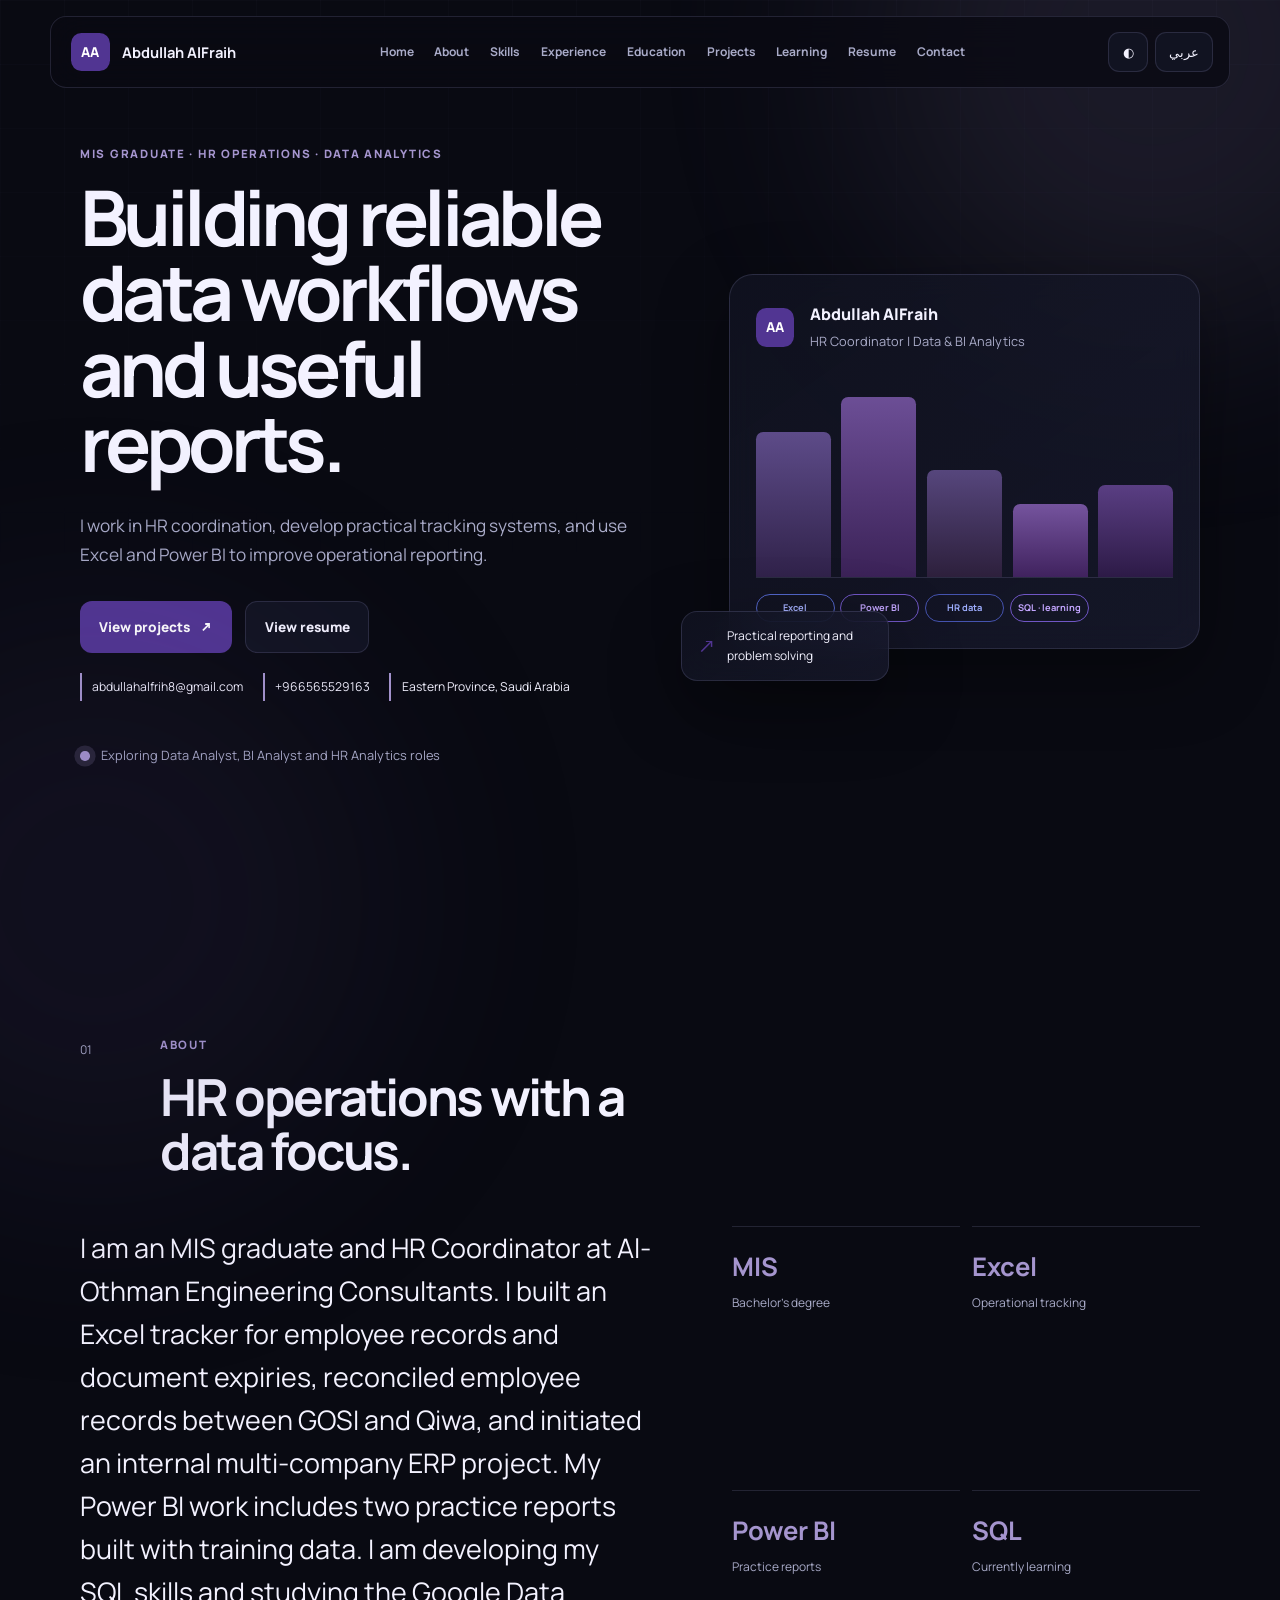
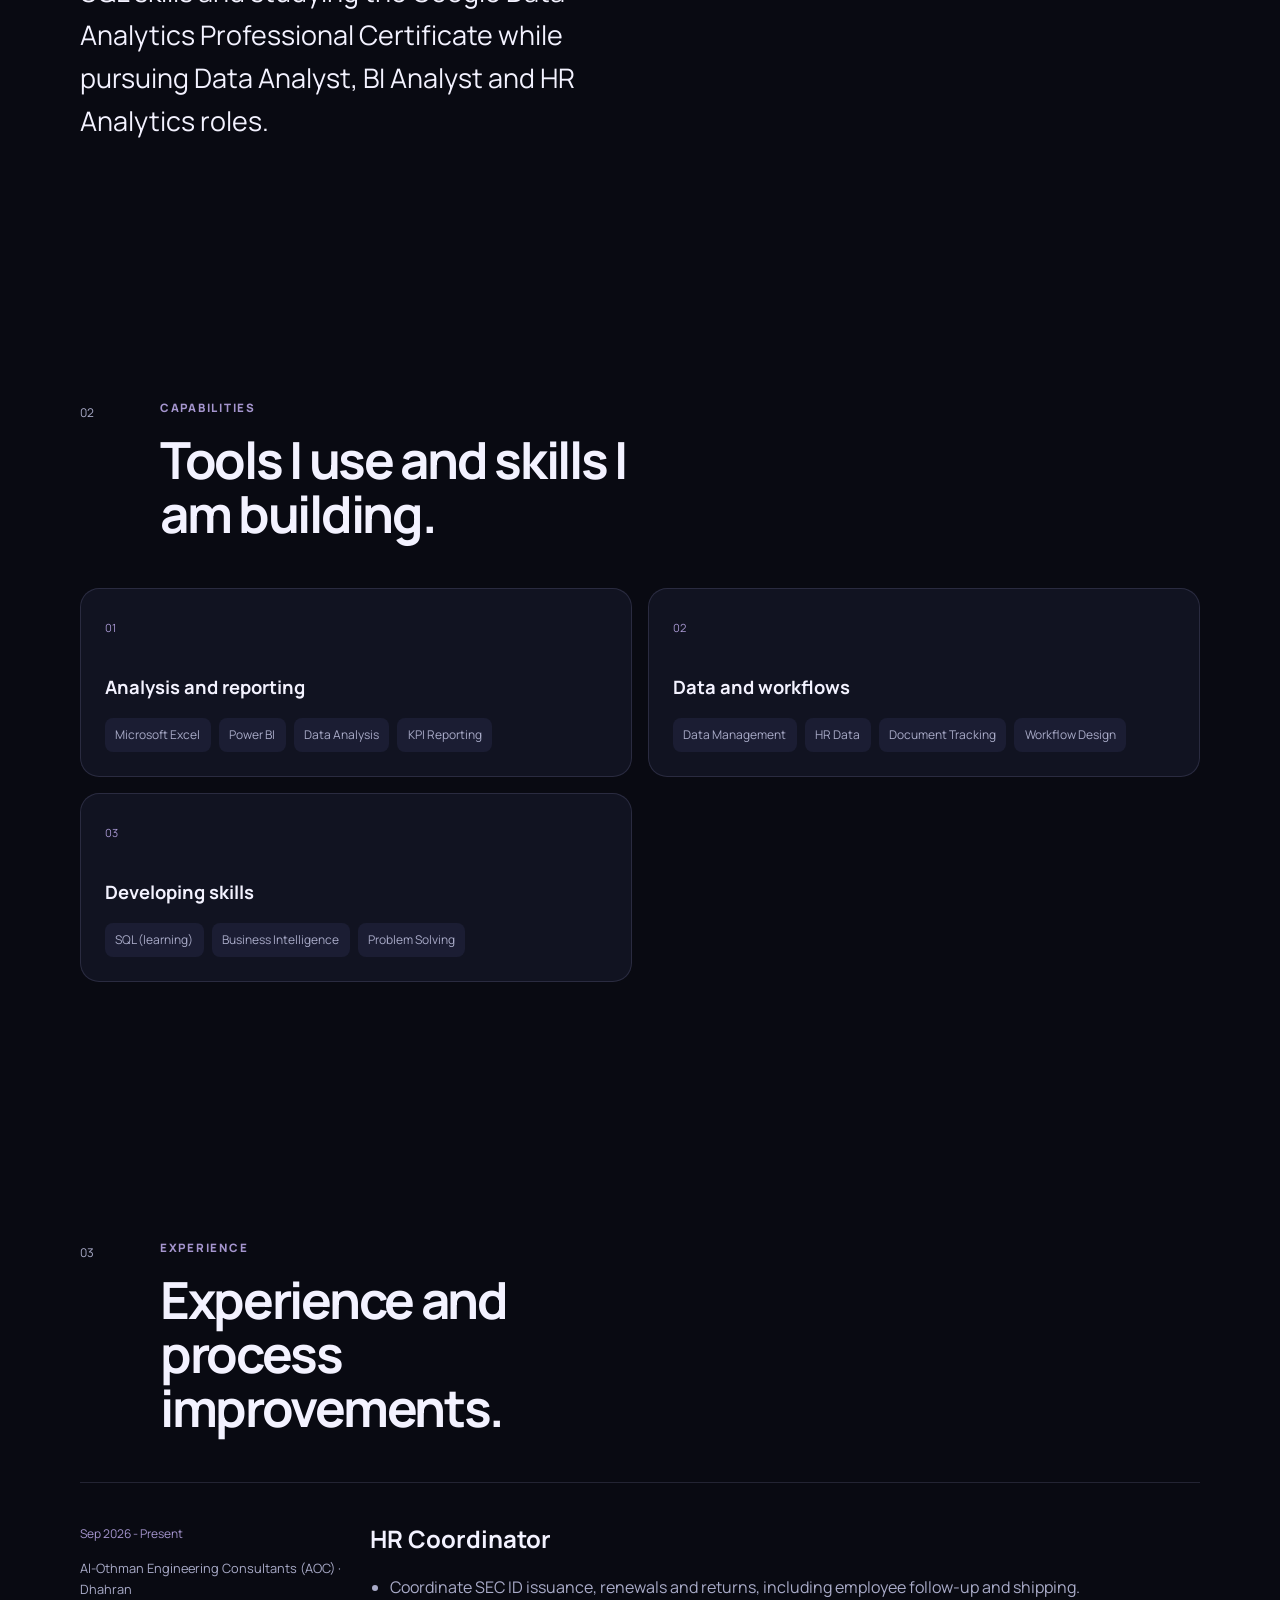
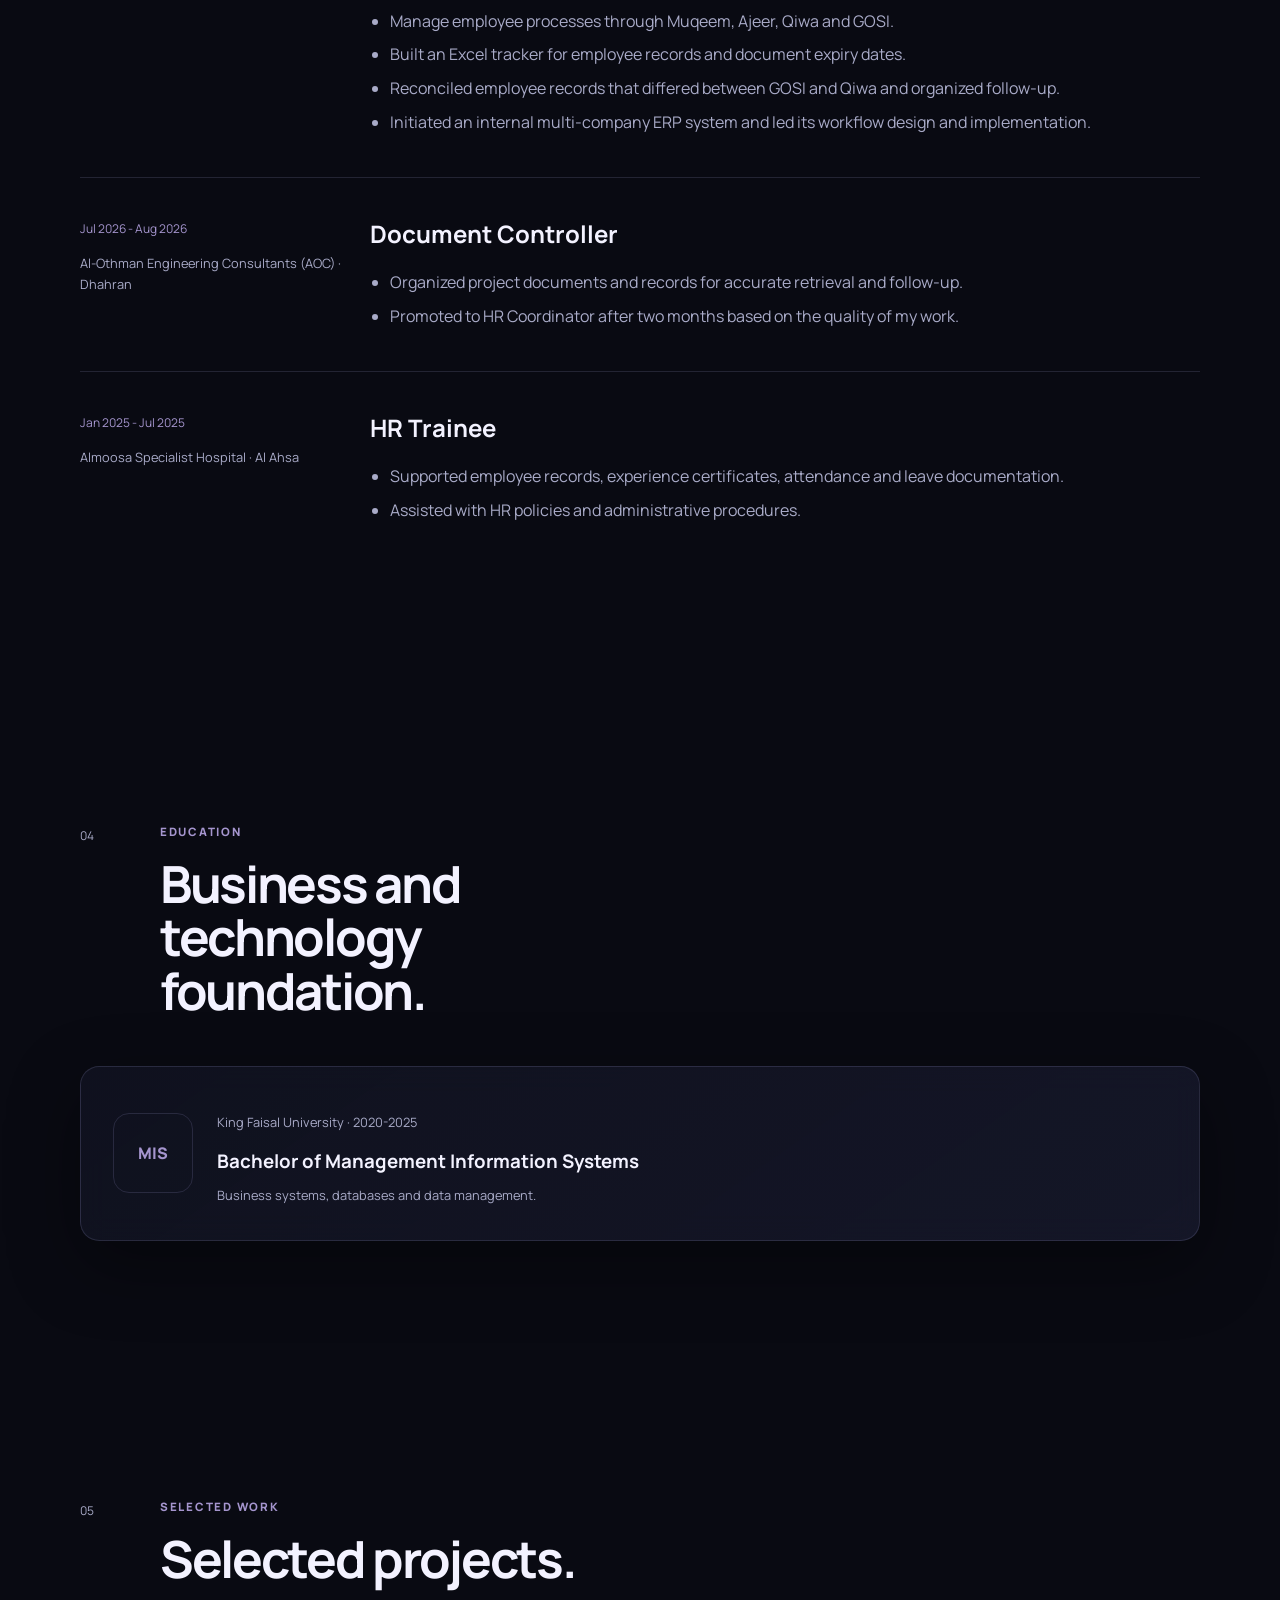
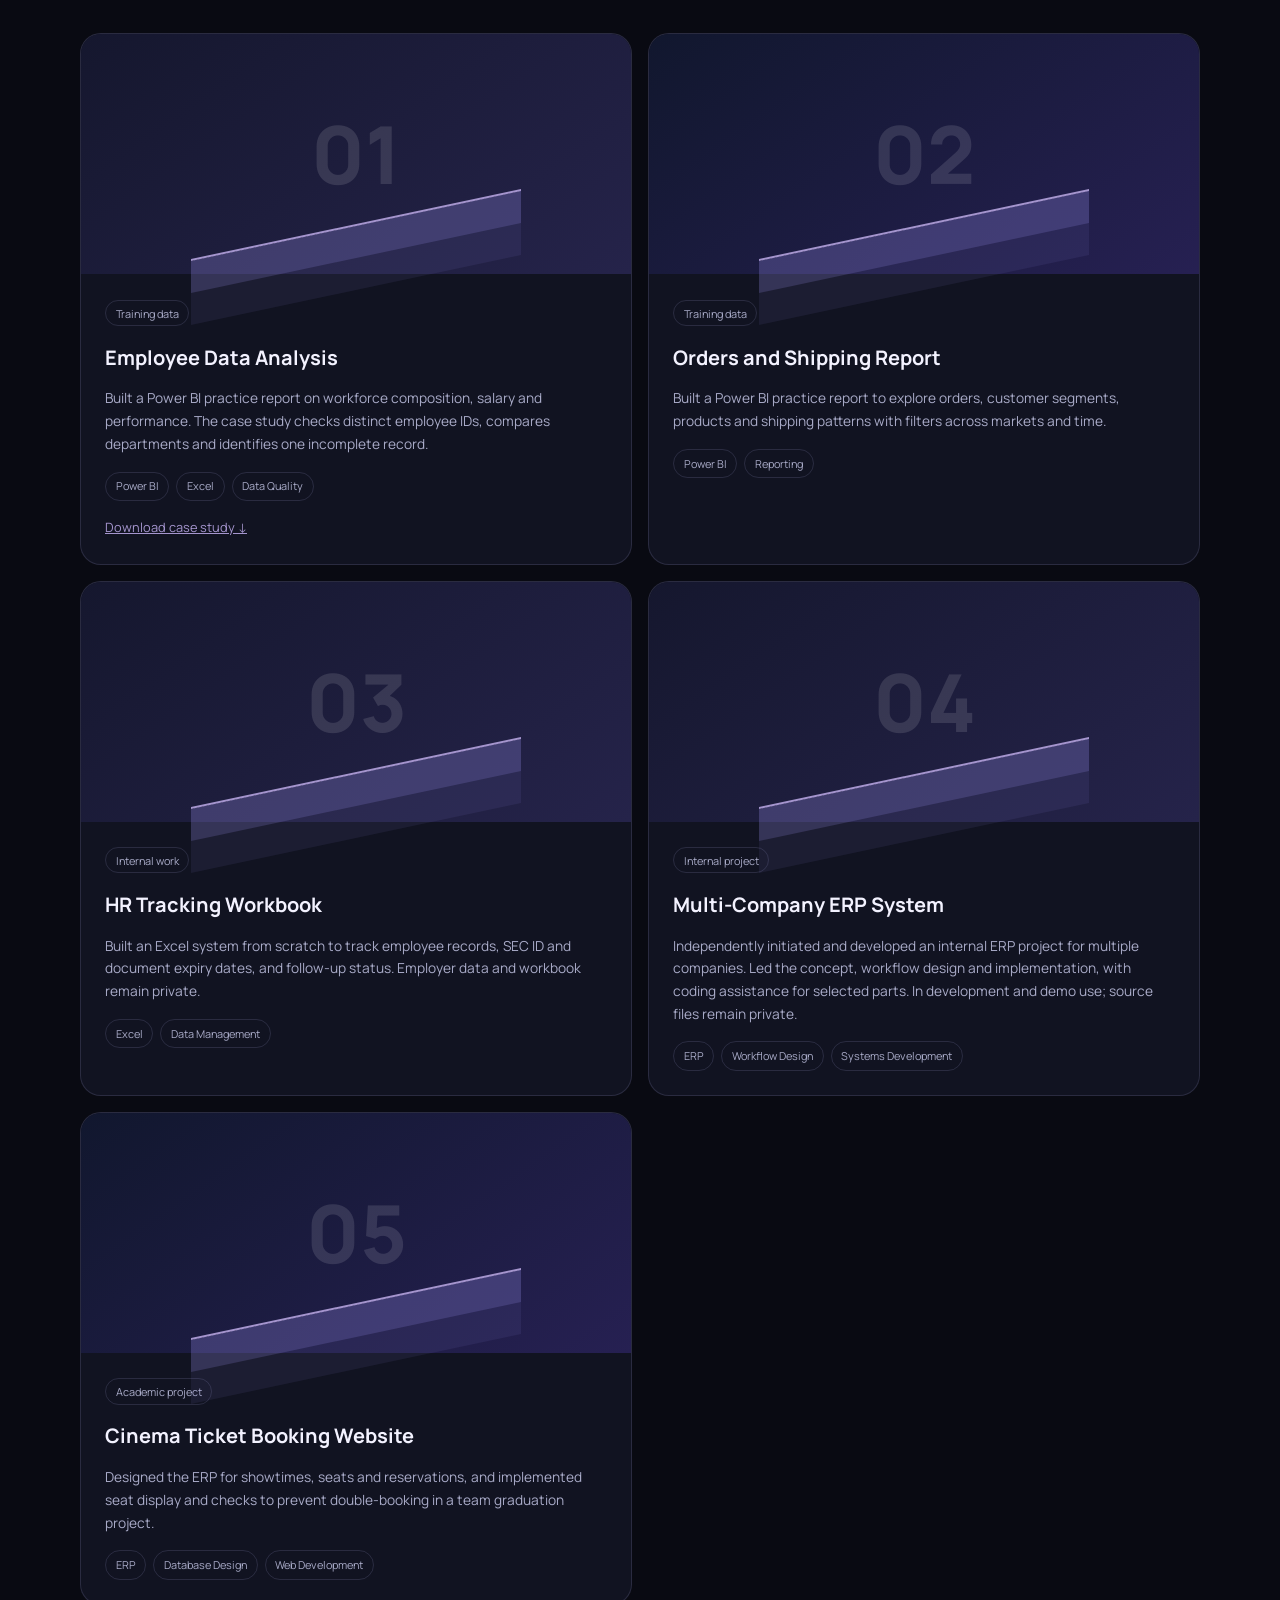
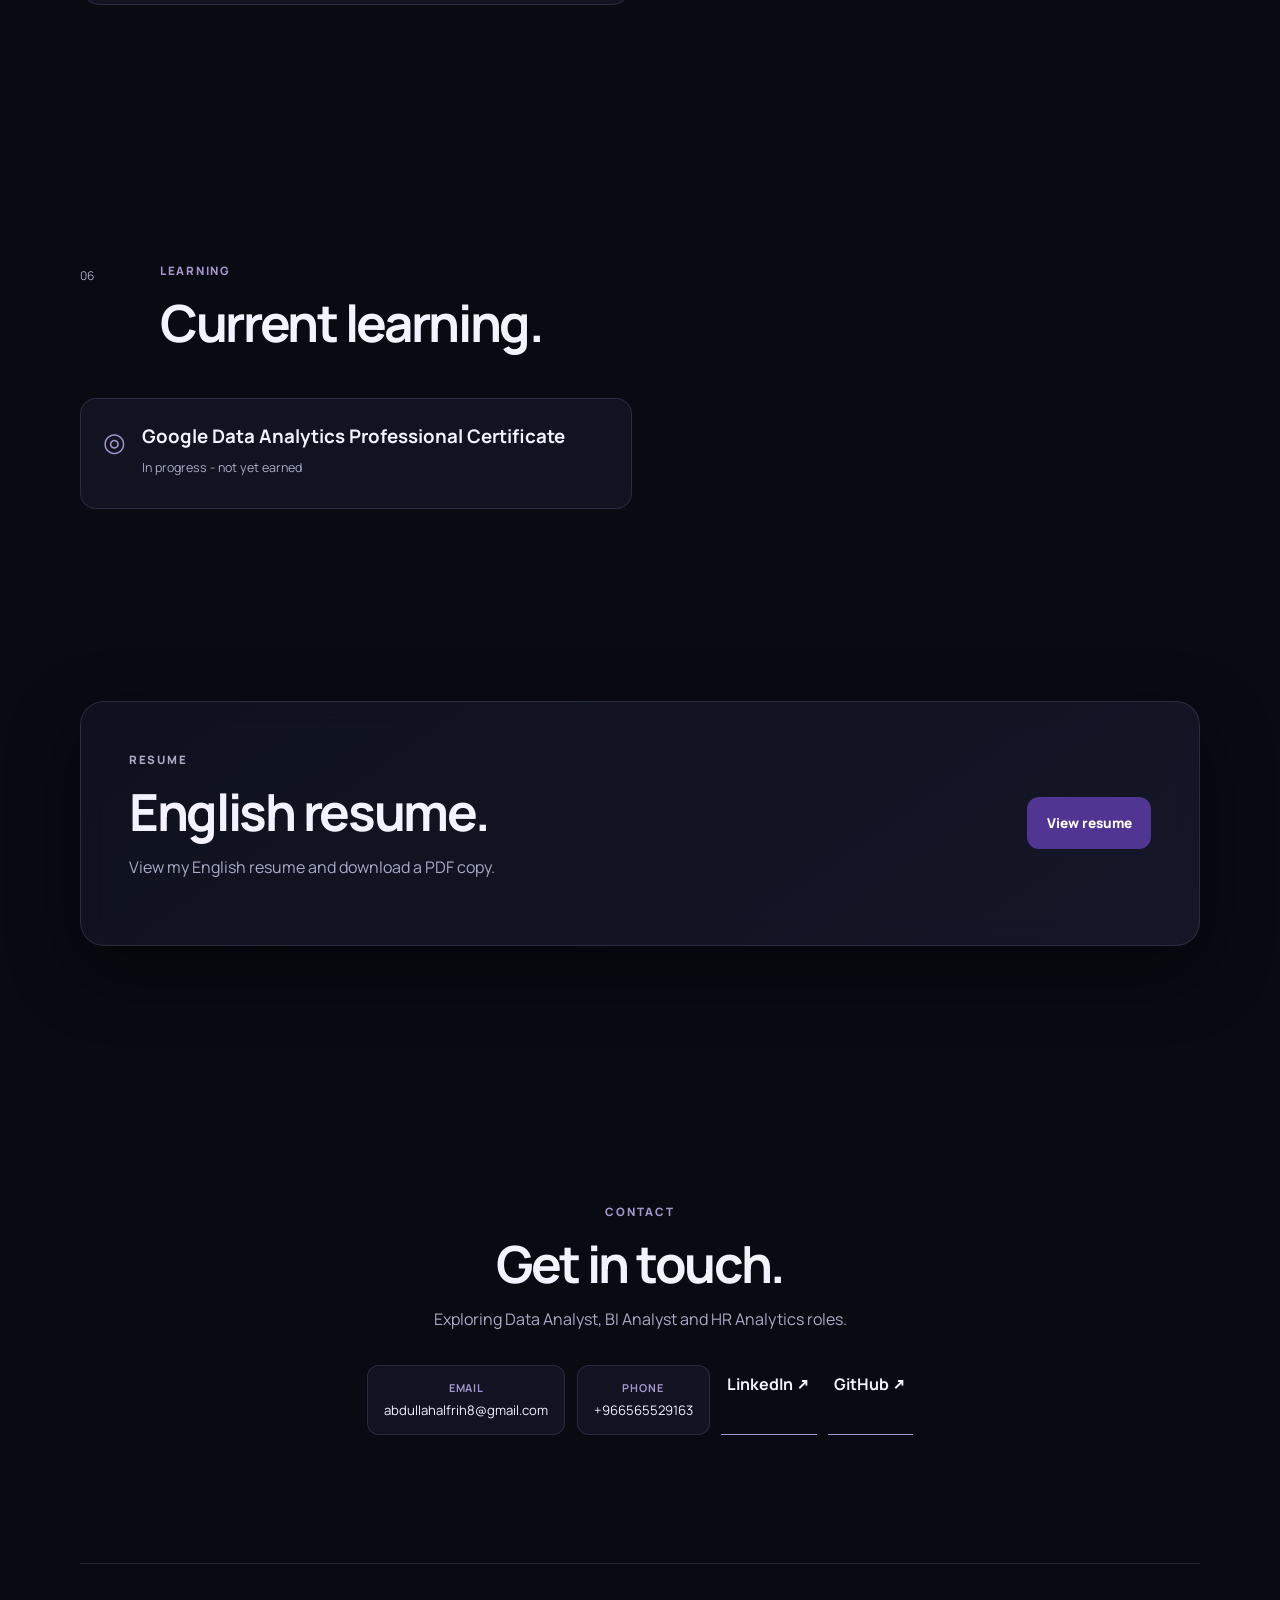
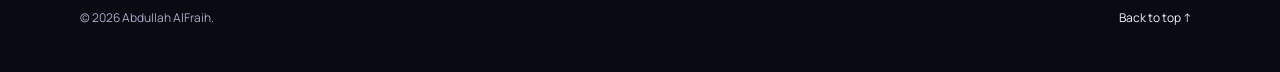
==== commit bf2d8e7d: "Update graduation project terminology to ERP" ====
--- a/index.html
+++ b/index.html
@@ -10,7 +10,7 @@
   <link rel="preconnect" href="https://fonts.gstatic.com" crossorigin>
   <link href="https://fonts.googleapis.com/css2?family=IBM+Plex+Sans+Arabic:wght@400;500;600;700&family=Manrope:wght@400;500;600;700;800&display=swap" rel="stylesheet">
   <link rel="stylesheet" href="styles.css?v=3">
-  <script src="data.js?v=2" defer></script>
+  <script src="data.js?v=4" defer></script>
   <script src="app.js?v=2" defer></script>
 </head>
 <body>
@@ -59,3 +59,4 @@
 </body>
 </html>
 
+
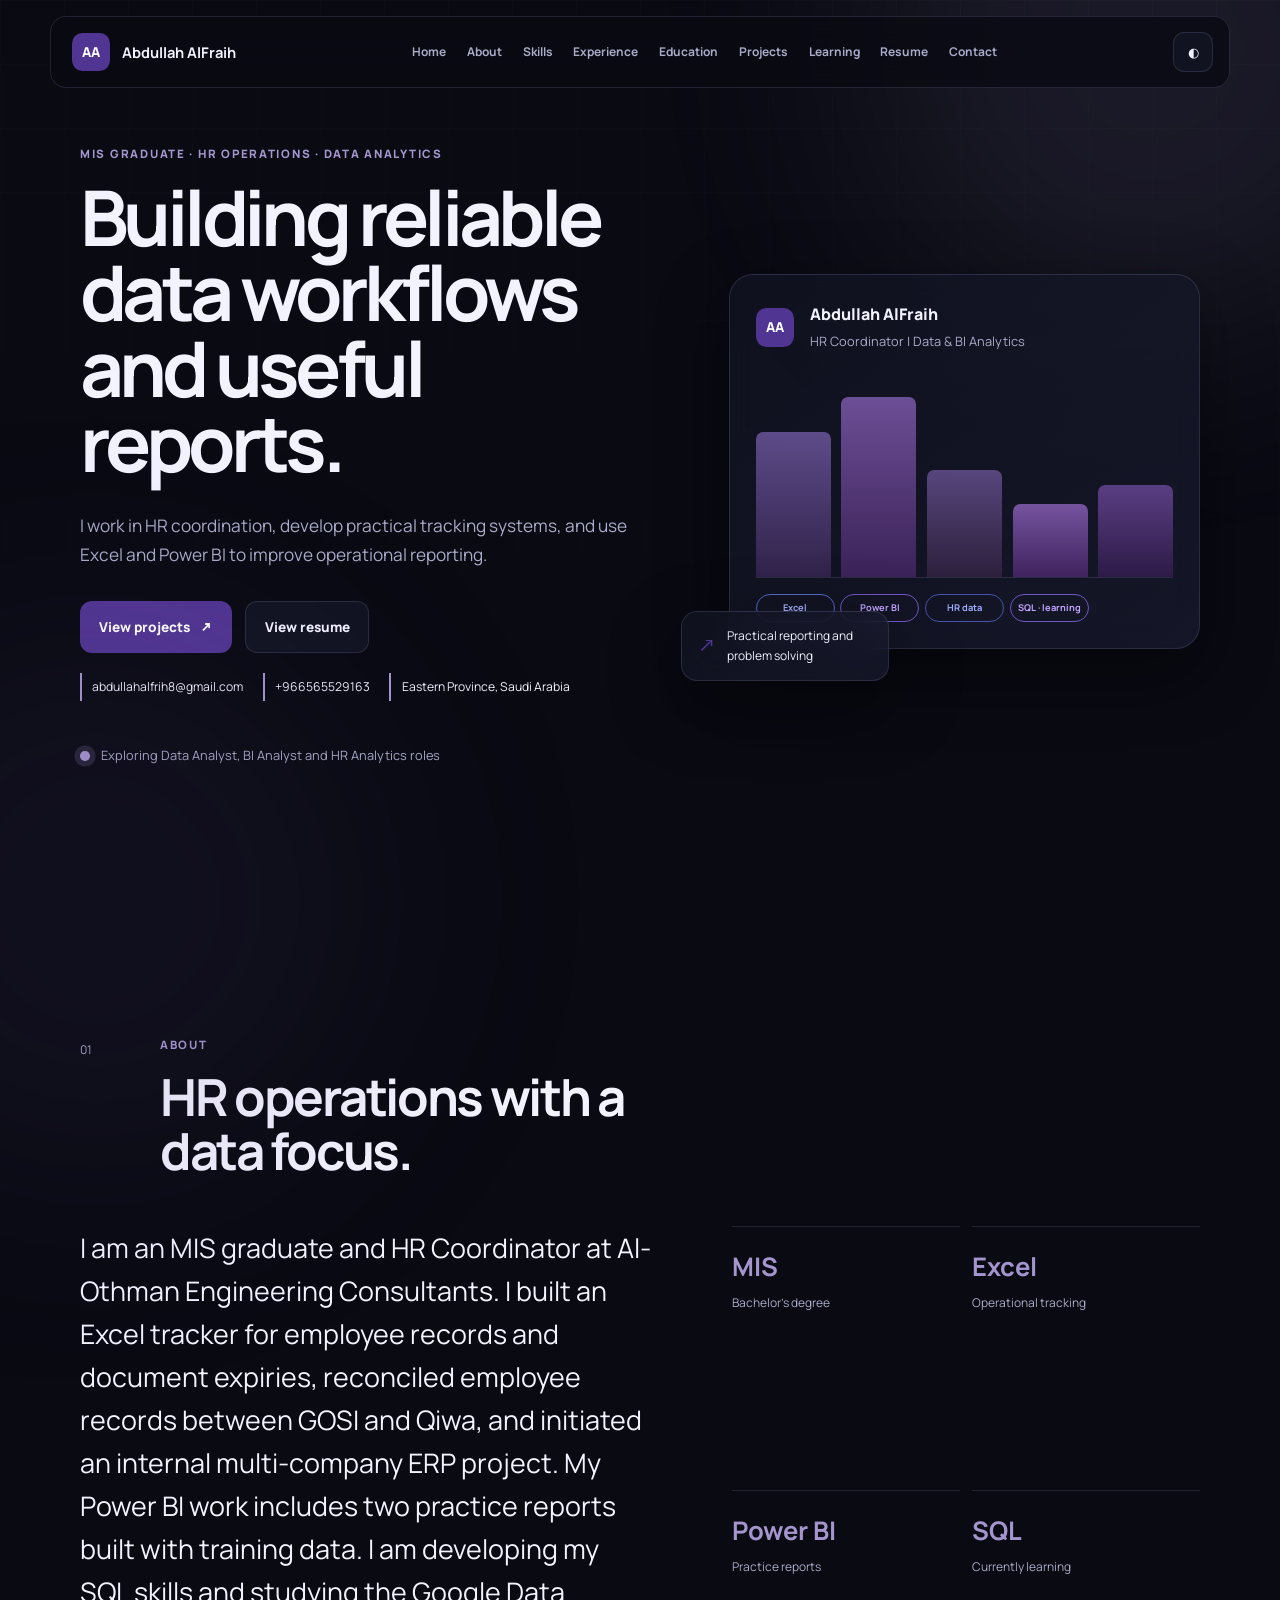
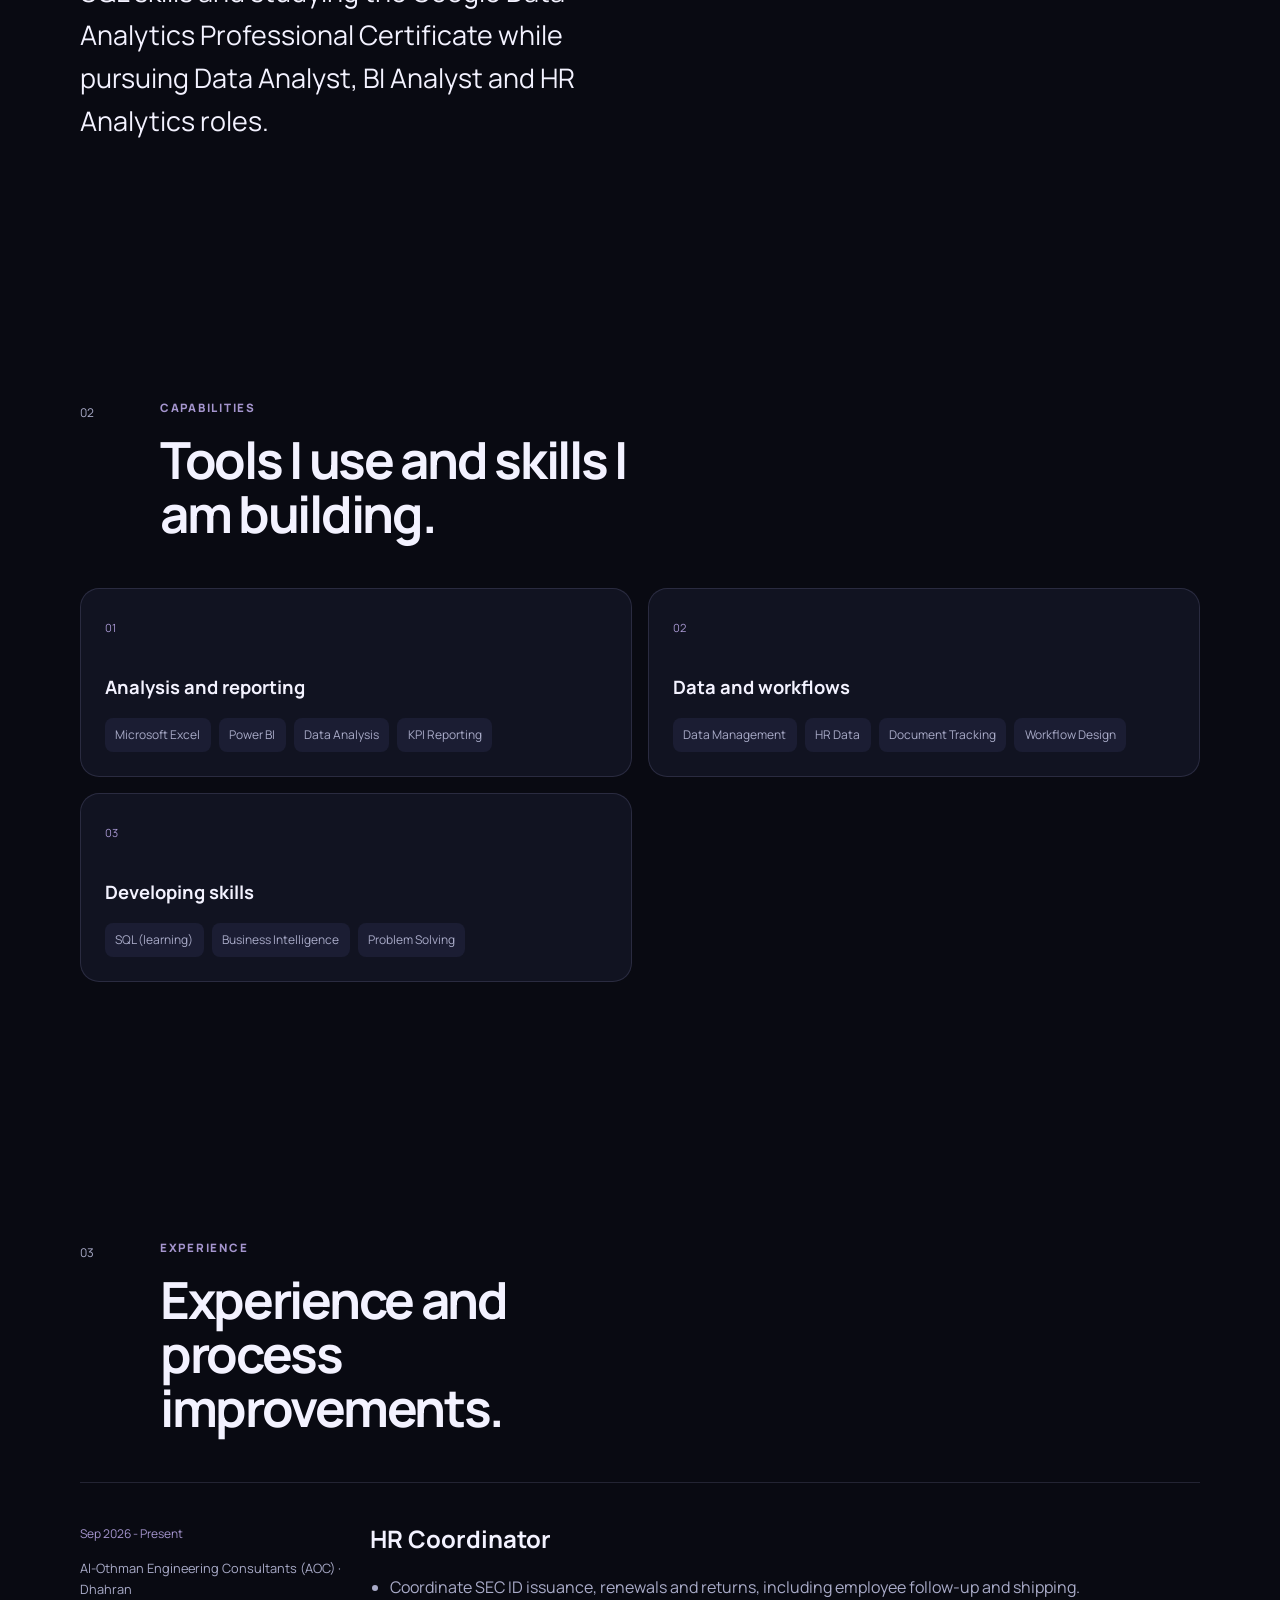
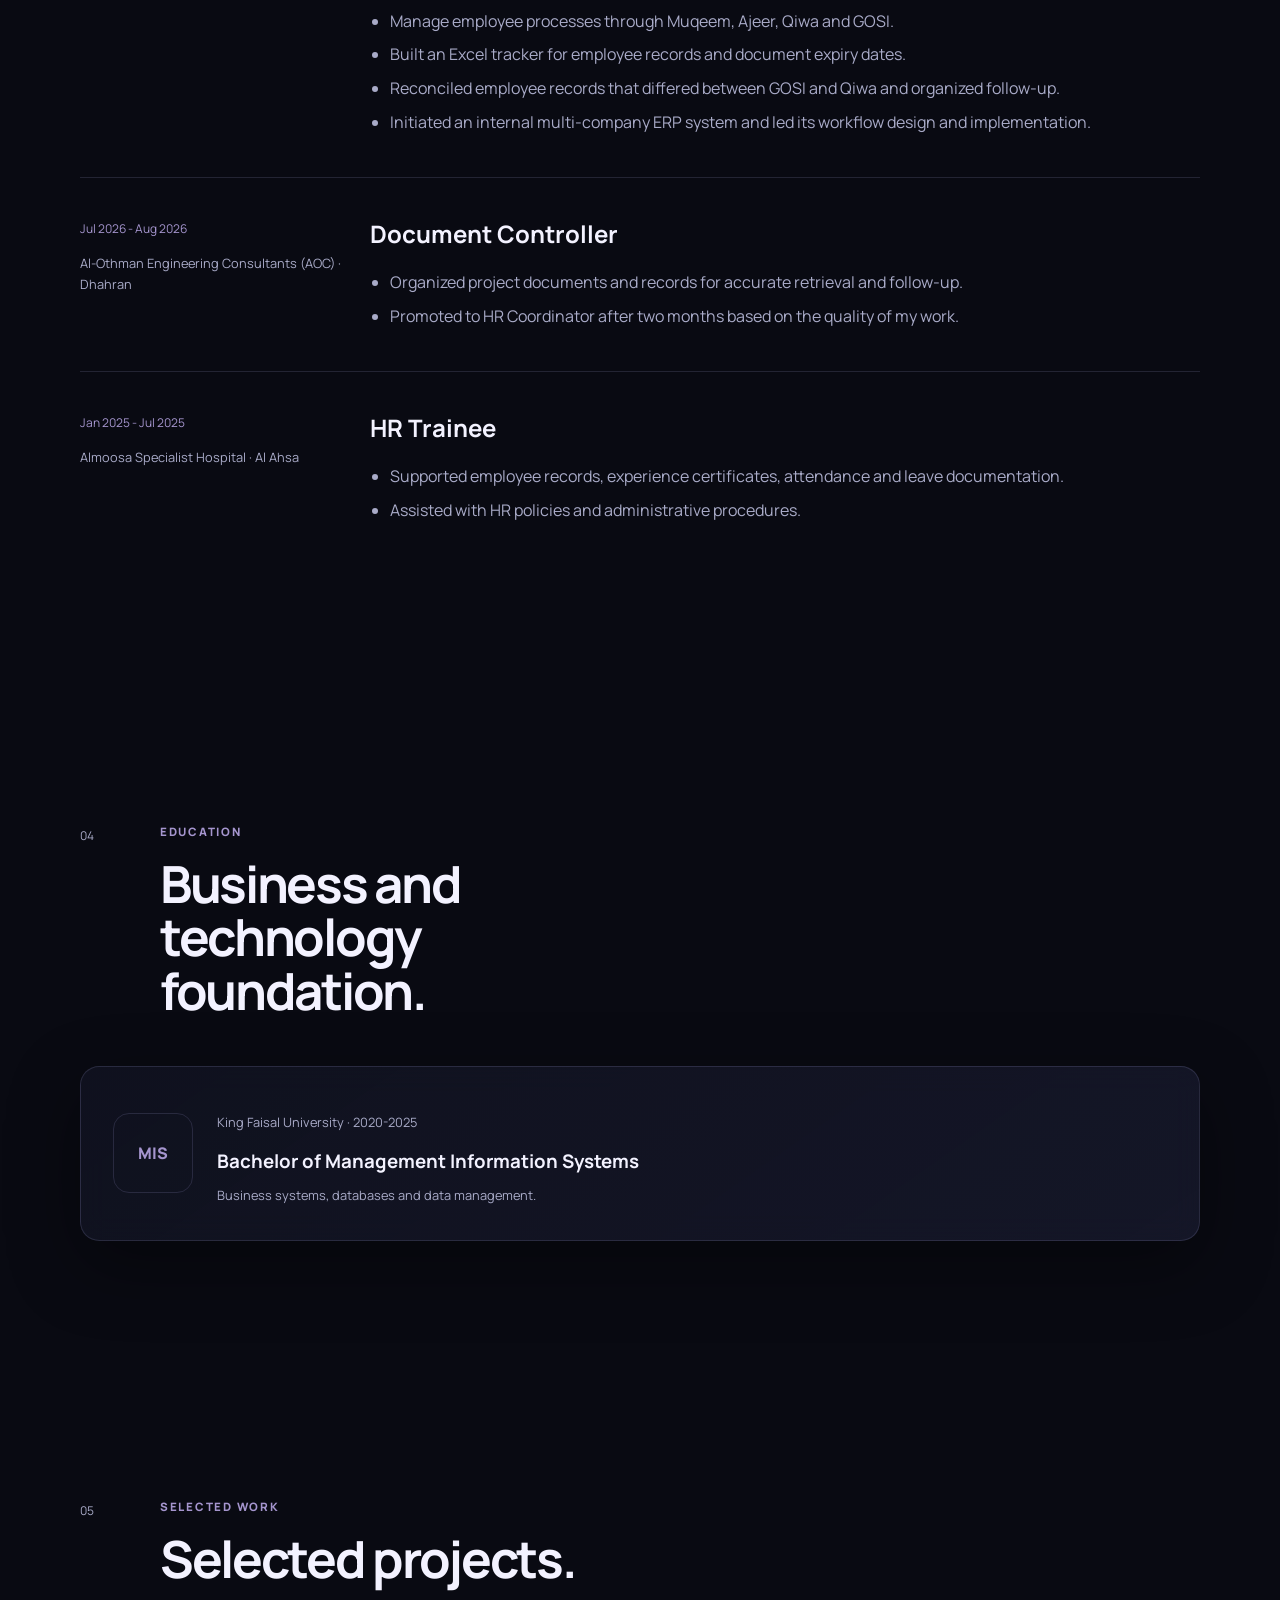
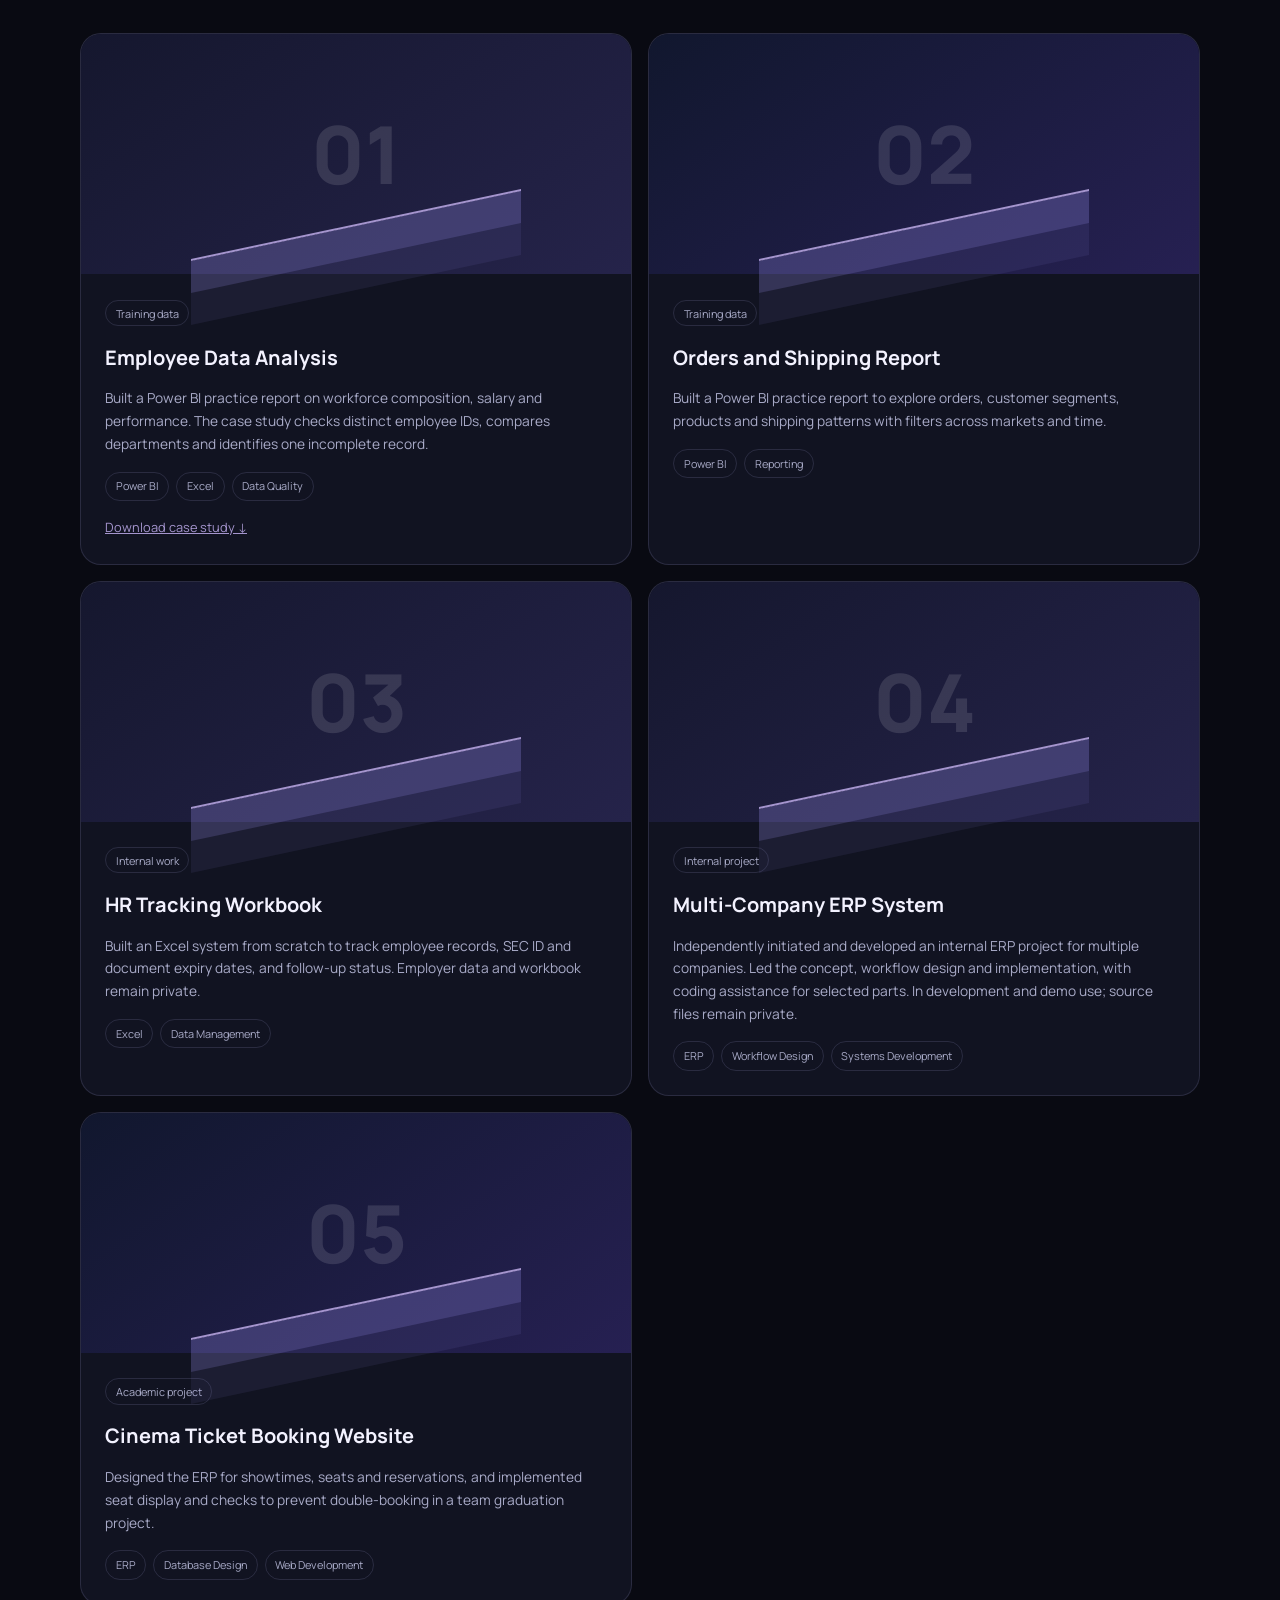
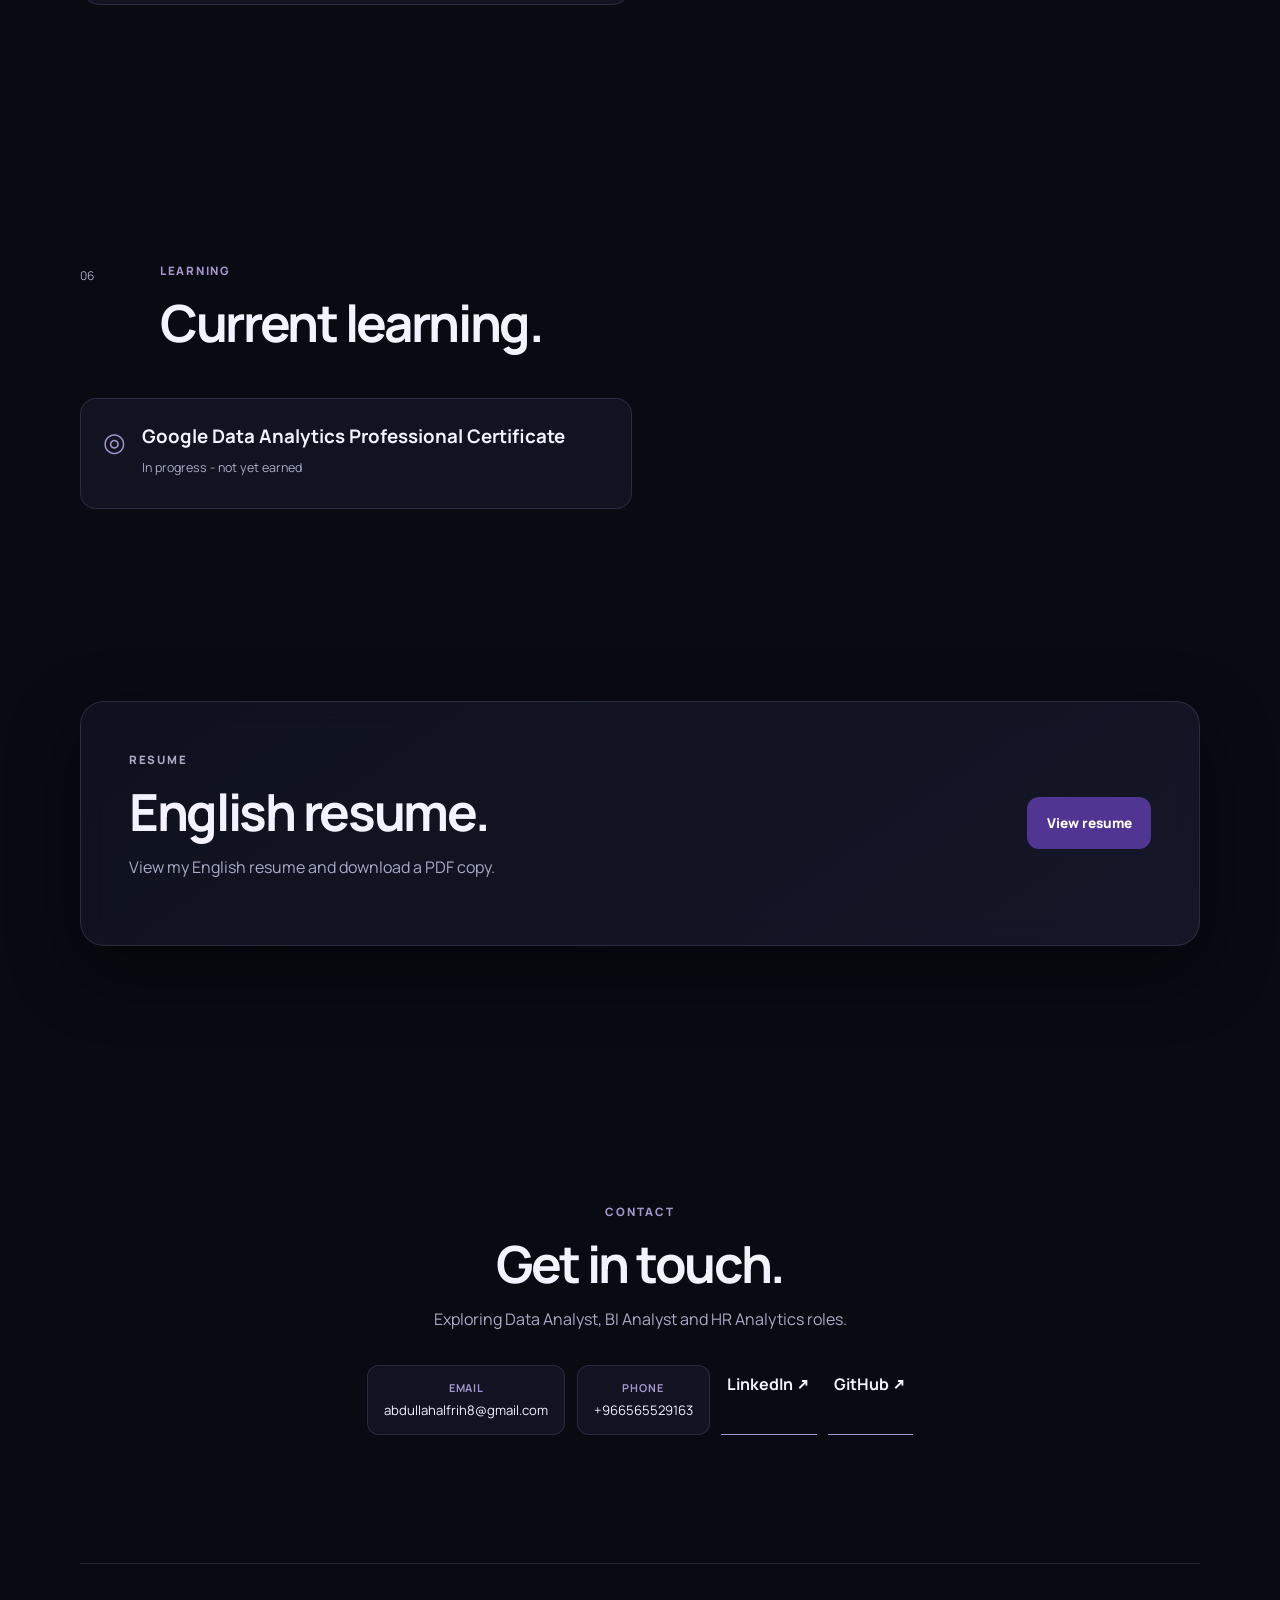
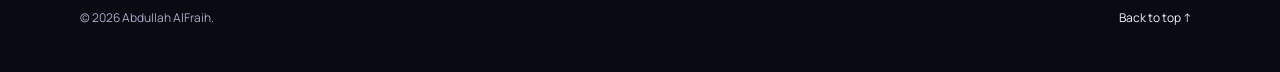
==== commit 9763846b: "Show portfolio in English only" ====
--- a/index.html
+++ b/index.html
@@ -11,7 +11,7 @@
   <link href="https://fonts.googleapis.com/css2?family=IBM+Plex+Sans+Arabic:wght@400;500;600;700&family=Manrope:wght@400;500;600;700;800&display=swap" rel="stylesheet">
   <link rel="stylesheet" href="styles.css?v=3">
   <script src="data.js?v=4" defer></script>
-  <script src="app.js?v=2" defer></script>
+  <script src="app.js?v=5" defer></script>
 </head>
 <body>
   <a class="skip-link" href="#main">Skip to content</a>
@@ -21,7 +21,6 @@
     <nav id="nav" aria-label="Main navigation"></nav>
     <div class="header-actions">
       <button class="icon-button" id="theme-toggle" type="button" aria-label="Switch color theme"><span aria-hidden="true">◐</span></button>
-      <button class="lang-button" id="lang-toggle" type="button" aria-label="Switch language">عربي</button>
       <button class="menu-button" id="menu-toggle" type="button" aria-label="Open menu" aria-expanded="false">☰</button>
     </div>
   </header>
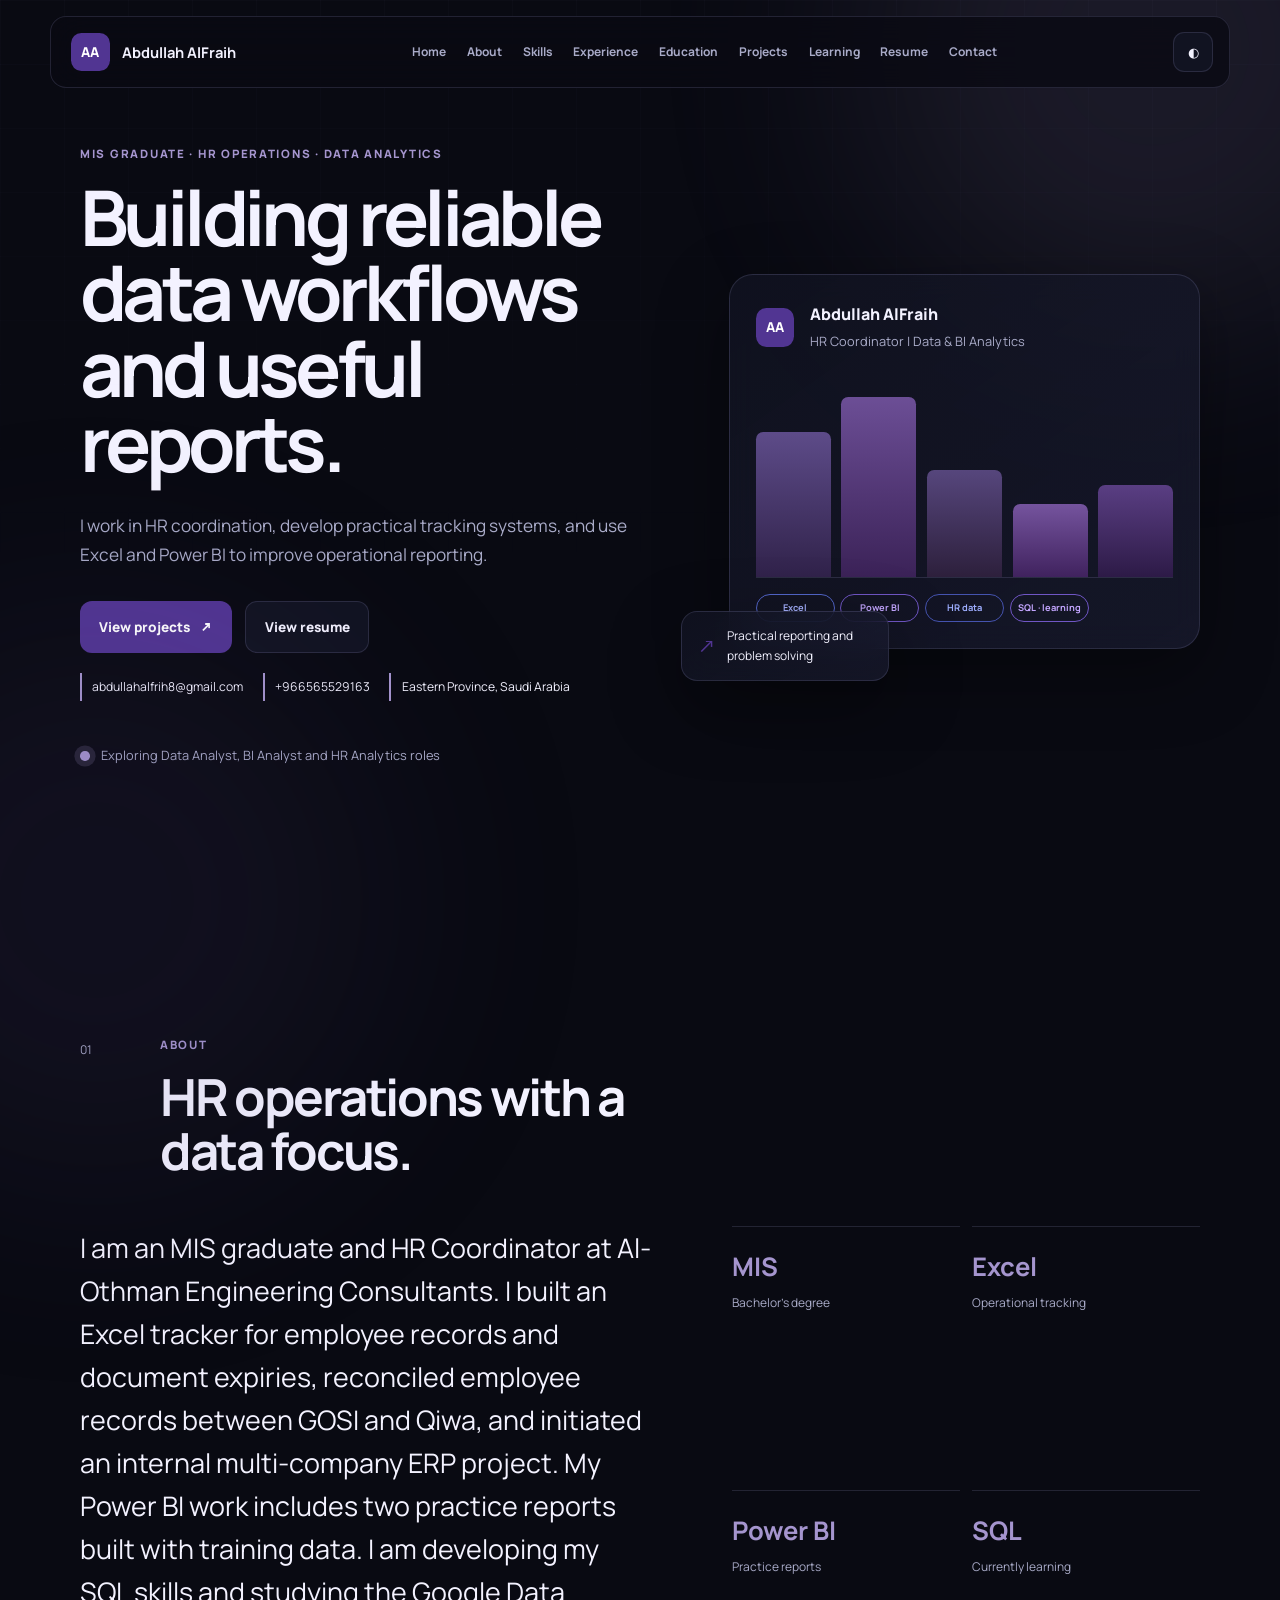
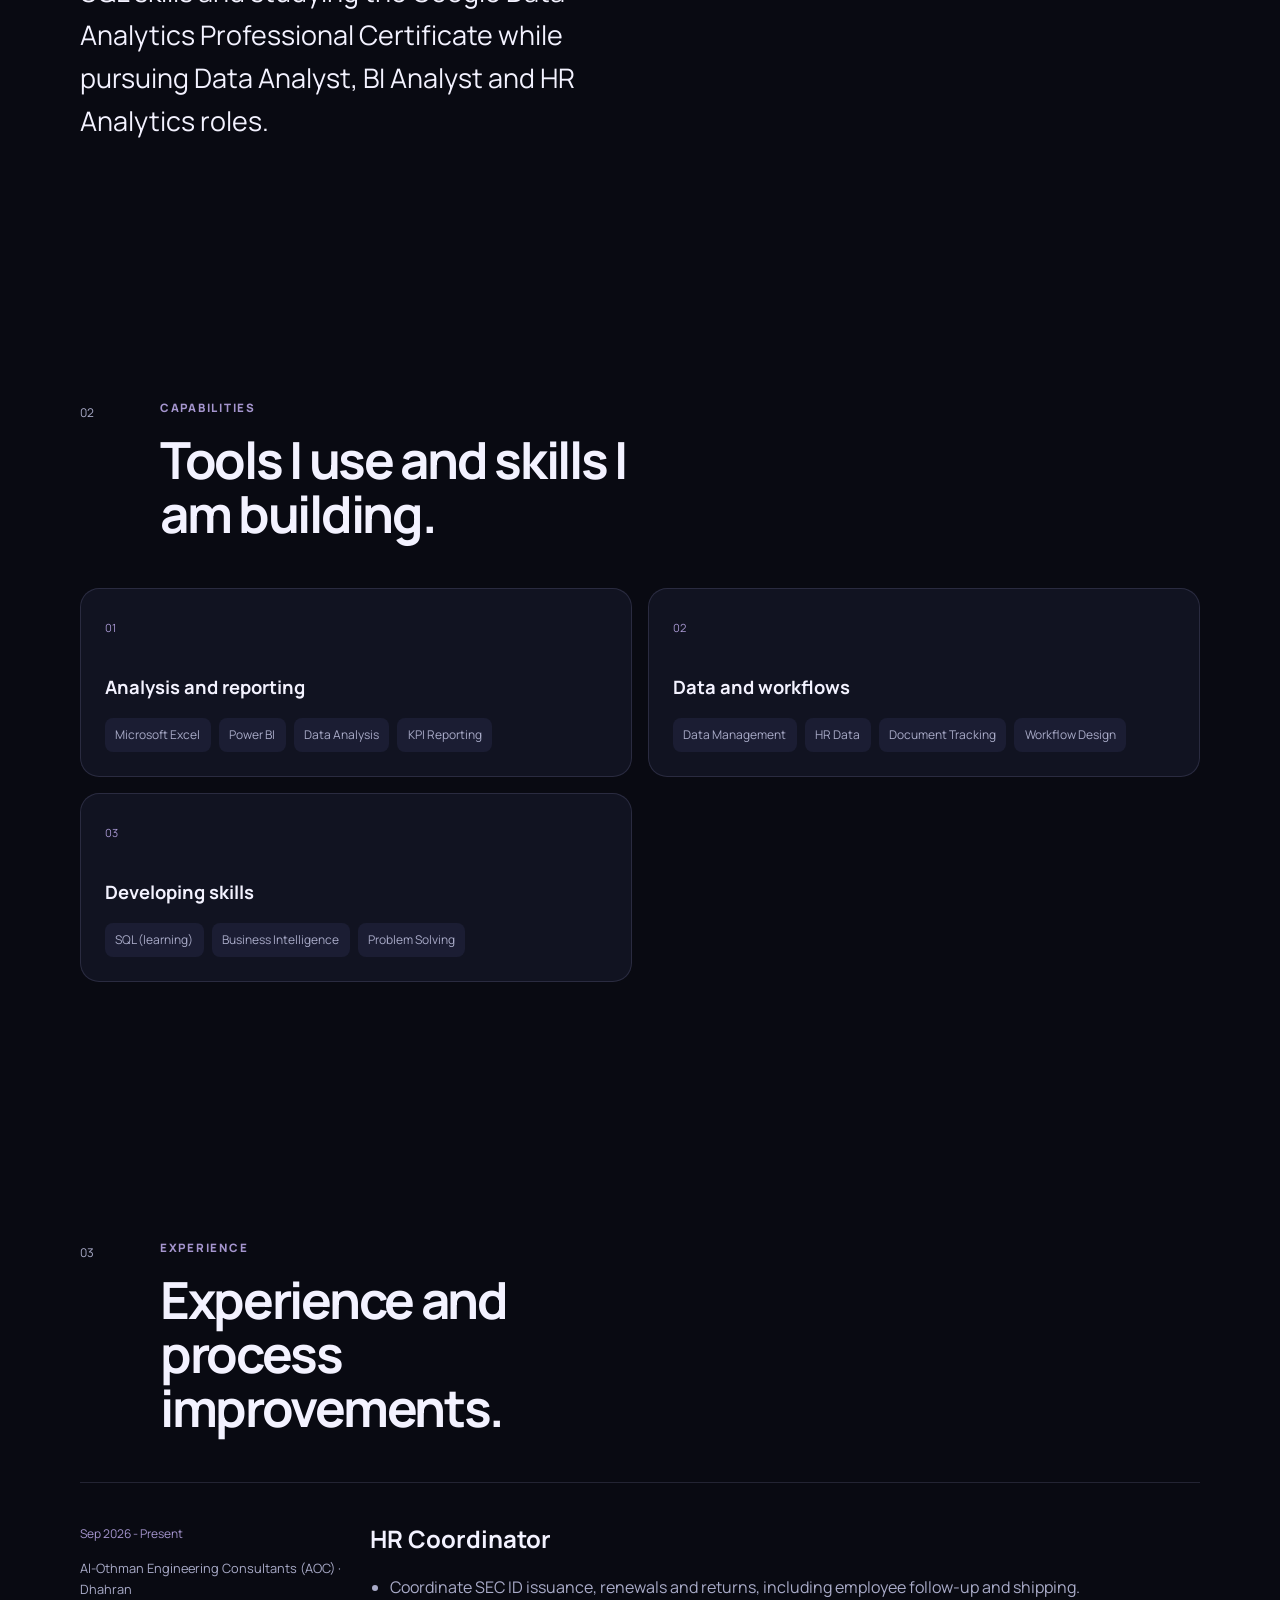
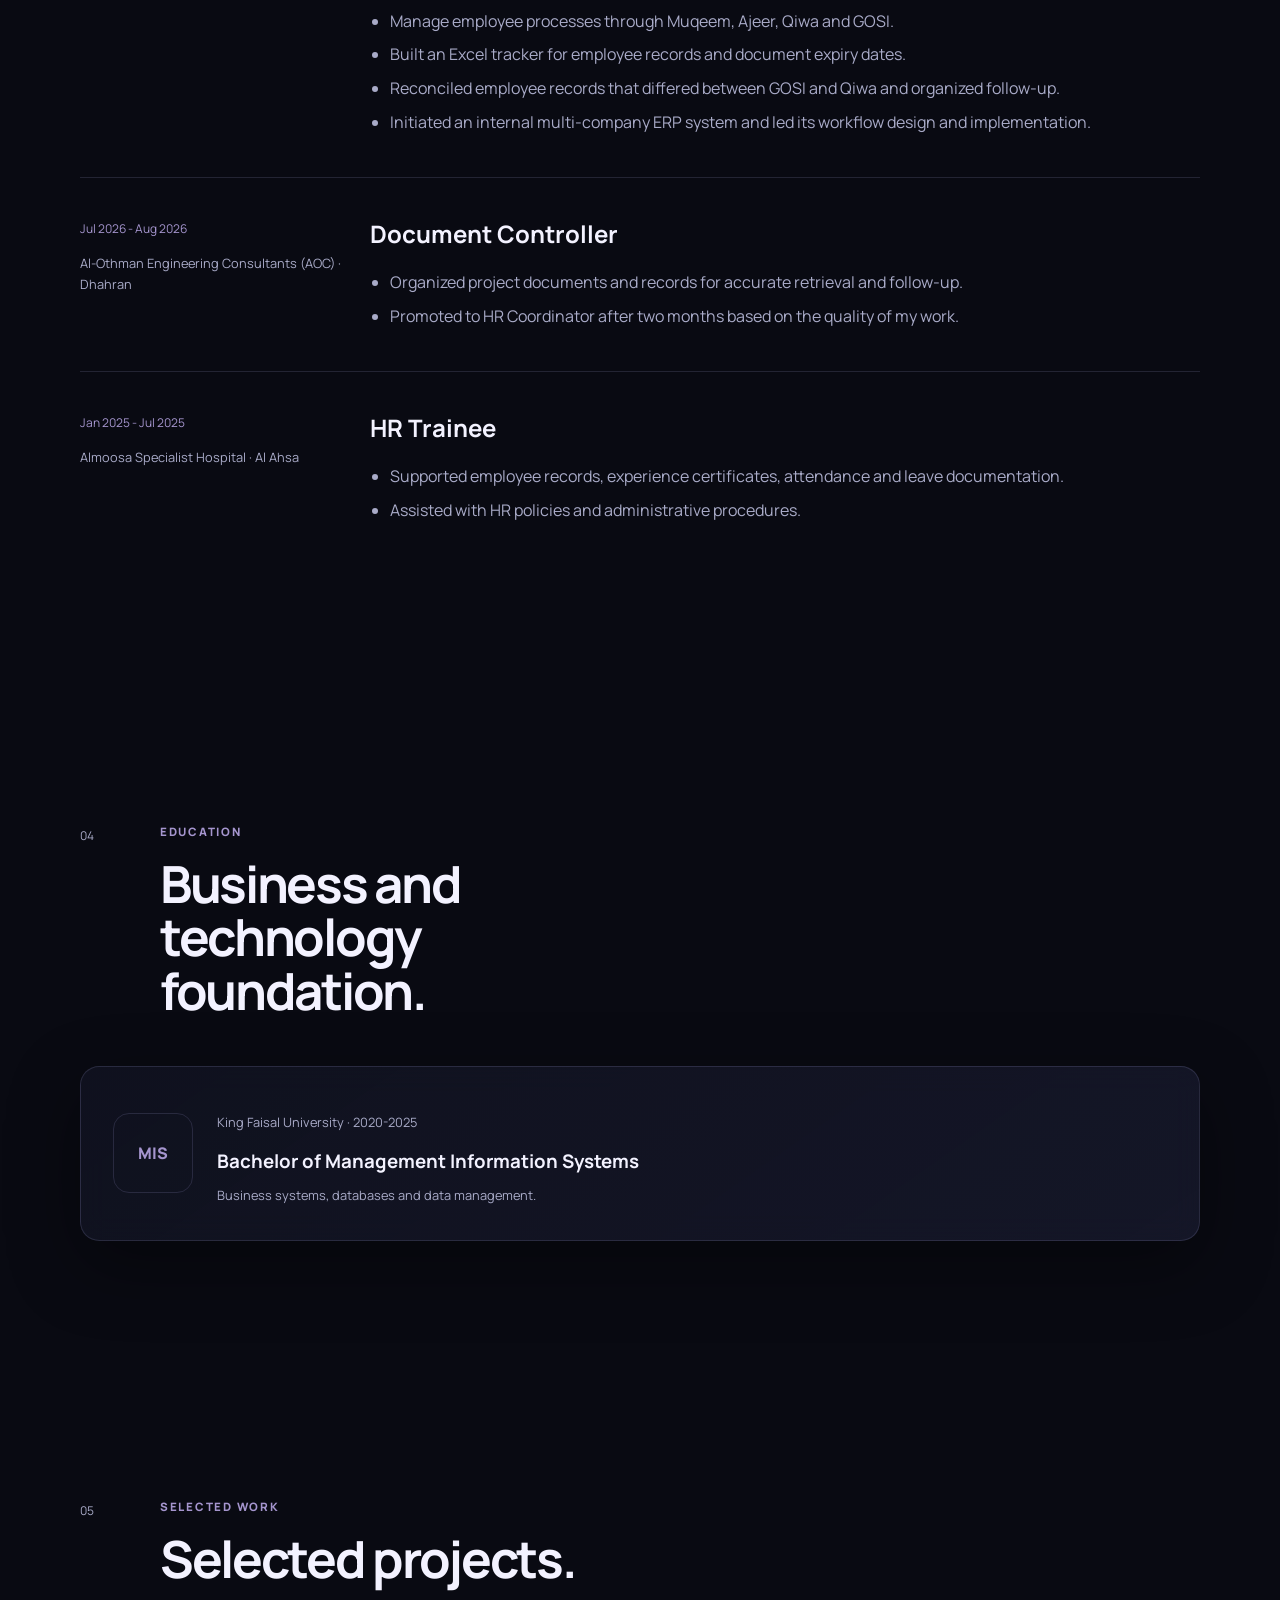
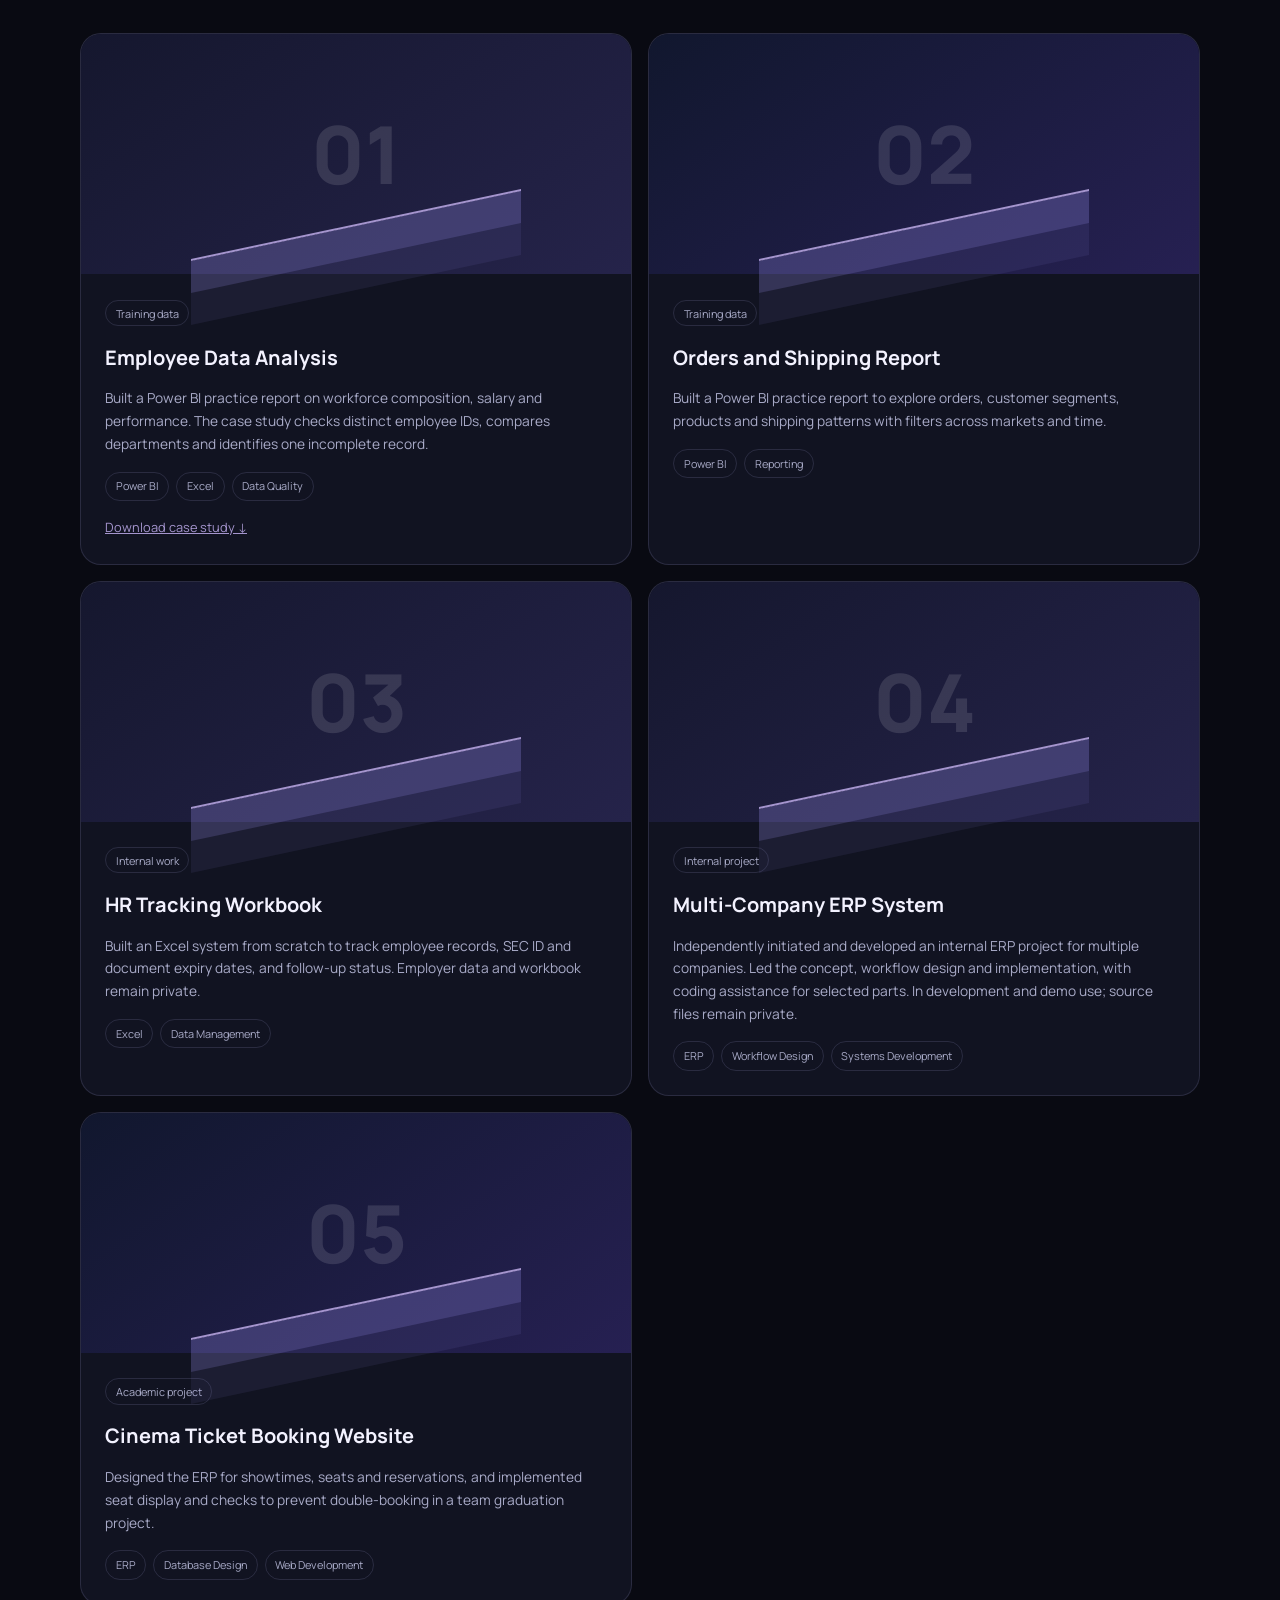
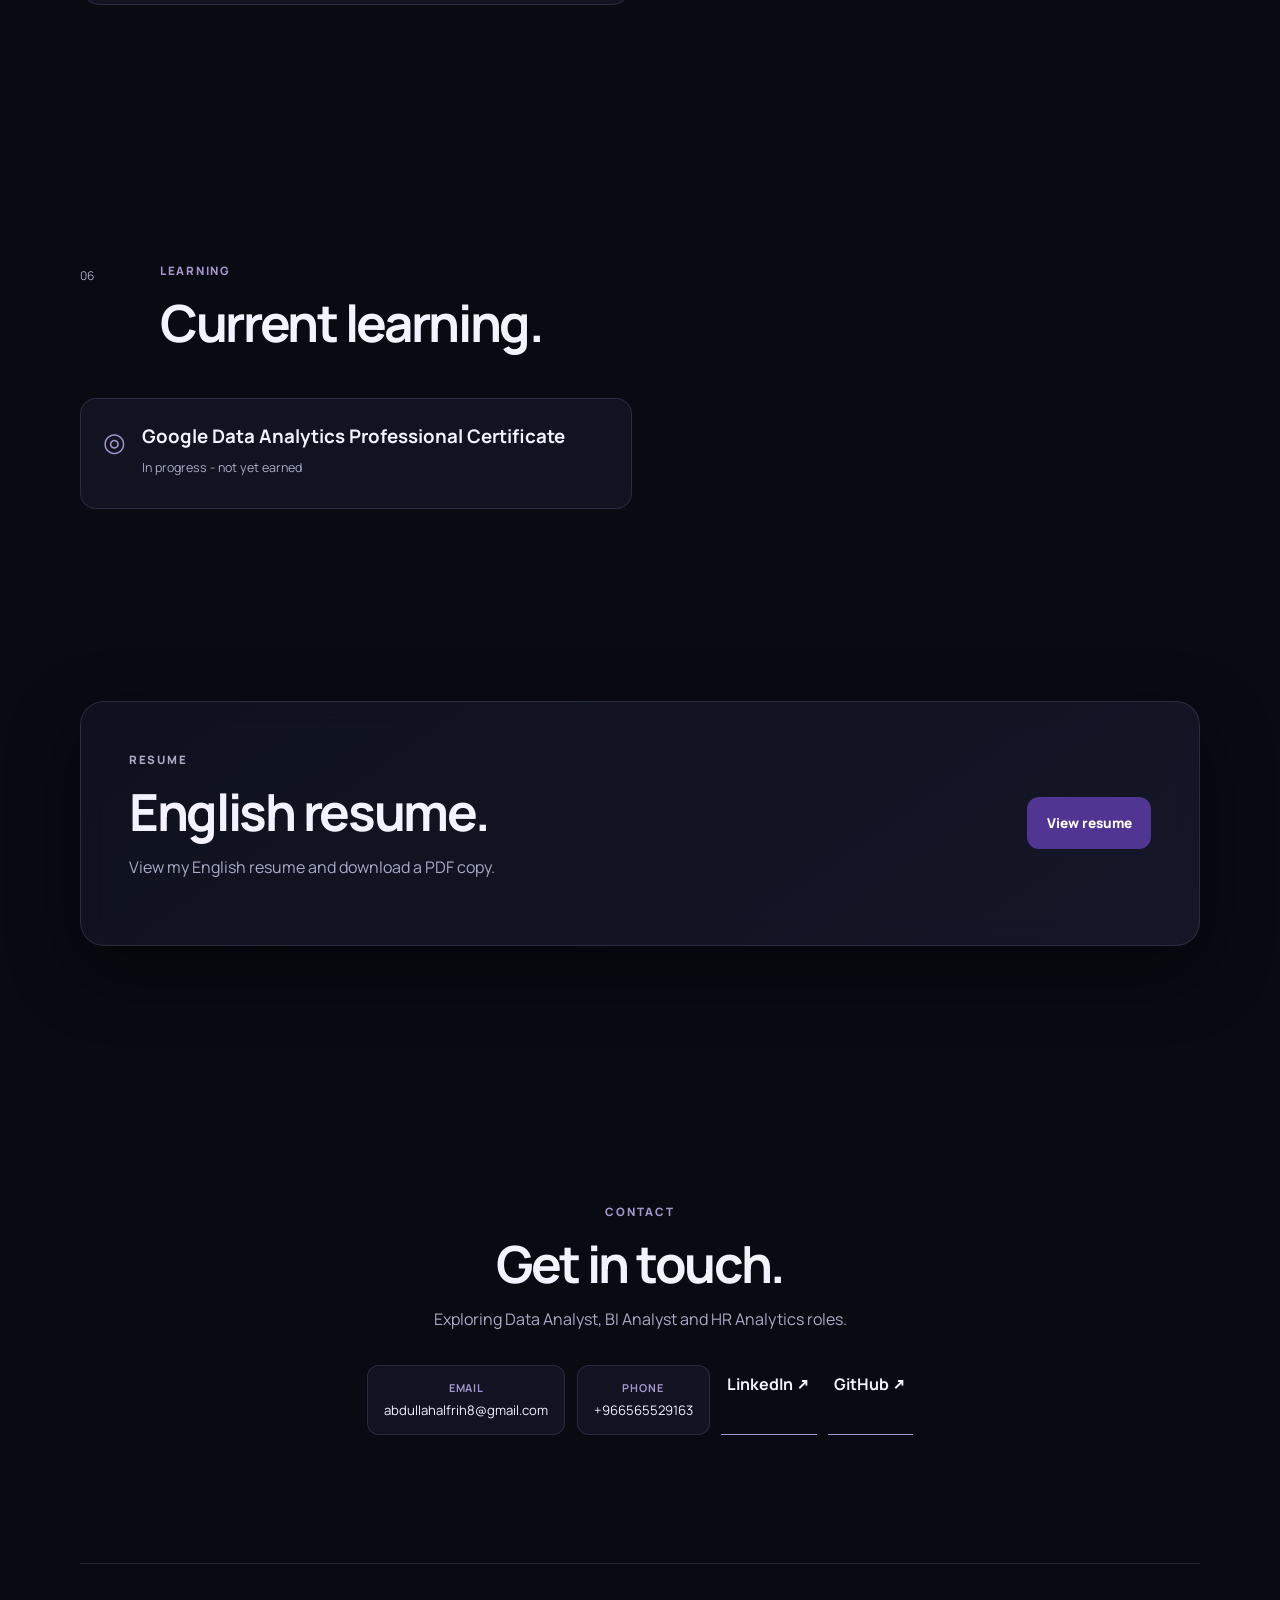
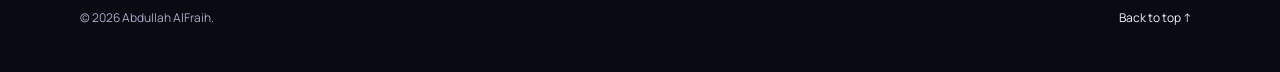
==== commit b92b09ee: "Refresh resume links to show latest button" ====
--- a/index.html
+++ b/index.html
@@ -10,7 +10,7 @@
   <link rel="preconnect" href="https://fonts.gstatic.com" crossorigin>
   <link href="https://fonts.googleapis.com/css2?family=IBM+Plex+Sans+Arabic:wght@400;500;600;700&family=Manrope:wght@400;500;600;700;800&display=swap" rel="stylesheet">
   <link rel="stylesheet" href="styles.css?v=3">
-  <script src="data.js?v=4" defer></script>
+  <script src="data.js?v=6" defer></script>
   <script src="app.js?v=5" defer></script>
 </head>
 <body>
@@ -51,7 +51,7 @@
     <section class="section" id="education"><div class="section-heading reveal"><p class="section-index">04</p><div><p class="eyebrow" data-section-label="education"></p><h2 id="education-heading"></h2></div></div><div id="education-list"></div></section>
     <section class="section" id="projects"><div class="section-heading reveal"><p class="section-index">05</p><div><p class="eyebrow" data-section-label="projects"></p><h2 id="projects-heading"></h2></div></div><div class="project-grid" id="projects-list"></div></section>
     <section class="section" id="certificates"><div class="section-heading reveal"><p class="section-index">06</p><div><p class="eyebrow" data-section-label="certificates"></p><h2 id="certificates-heading"></h2></div></div><div class="certificate-grid" id="certificates-list"></div></section>
-    <section class="section resume-section" id="resume"><div class="resume-panel glass reveal"><div><p class="eyebrow" data-section-label="resume"></p><h2 id="resume-heading"></h2><p id="resume-copy"></p></div><a class="button primary" id="resume-link" href="resume.html"></a></div></section>
+    <section class="section resume-section" id="resume"><div class="resume-panel glass reveal"><div><p class="eyebrow" data-section-label="resume"></p><h2 id="resume-heading"></h2><p id="resume-copy"></p></div><a class="button primary" id="resume-link" href="resume.html?v=6"></a></div></section>
     <section class="section contact-section" id="contact"><div class="contact-card reveal"><p class="eyebrow" data-section-label="contact"></p><h2 id="contact-heading"></h2><p id="contact-copy"></p><div class="contact-links" id="contact-links"></div></div></section>
   </main>
   <footer><p id="footer-copy"></p><button type="button" id="back-top"></button></footer>
@@ -59,3 +59,4 @@
 </html>
 
 
+
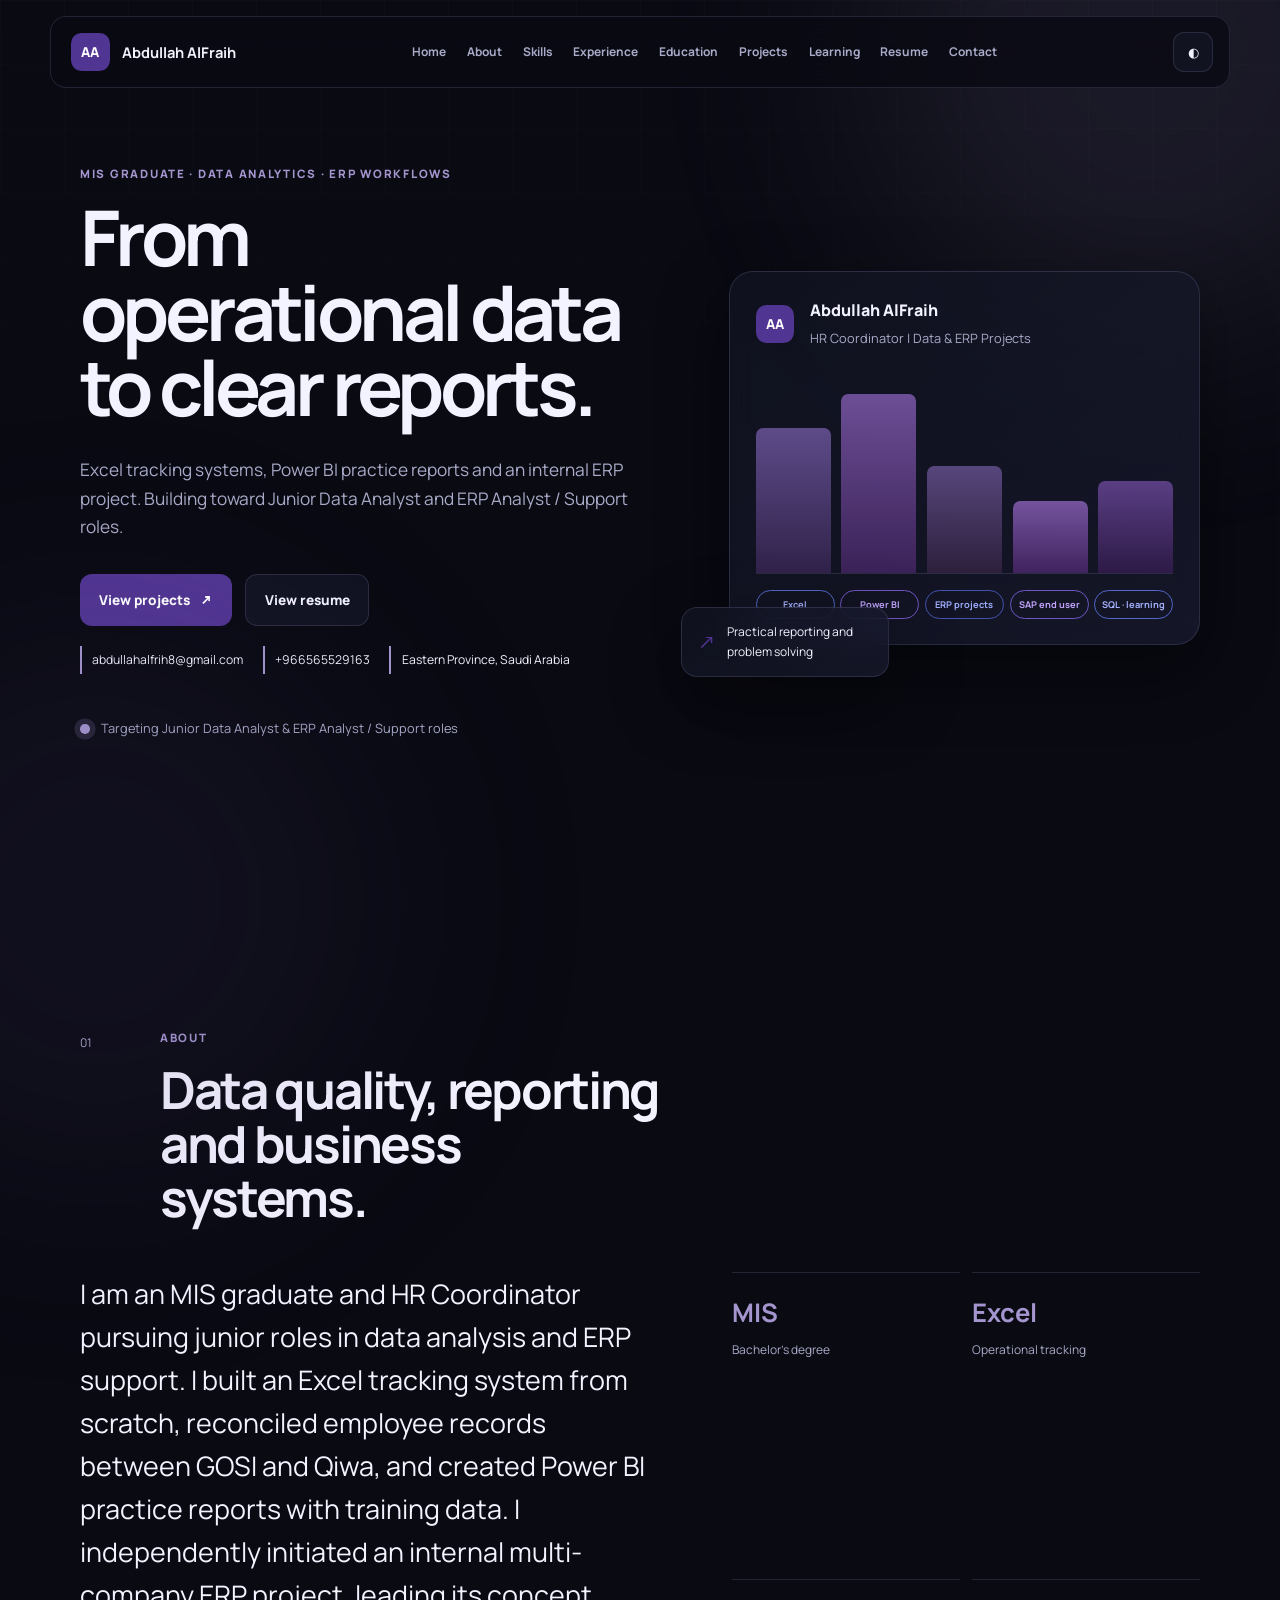
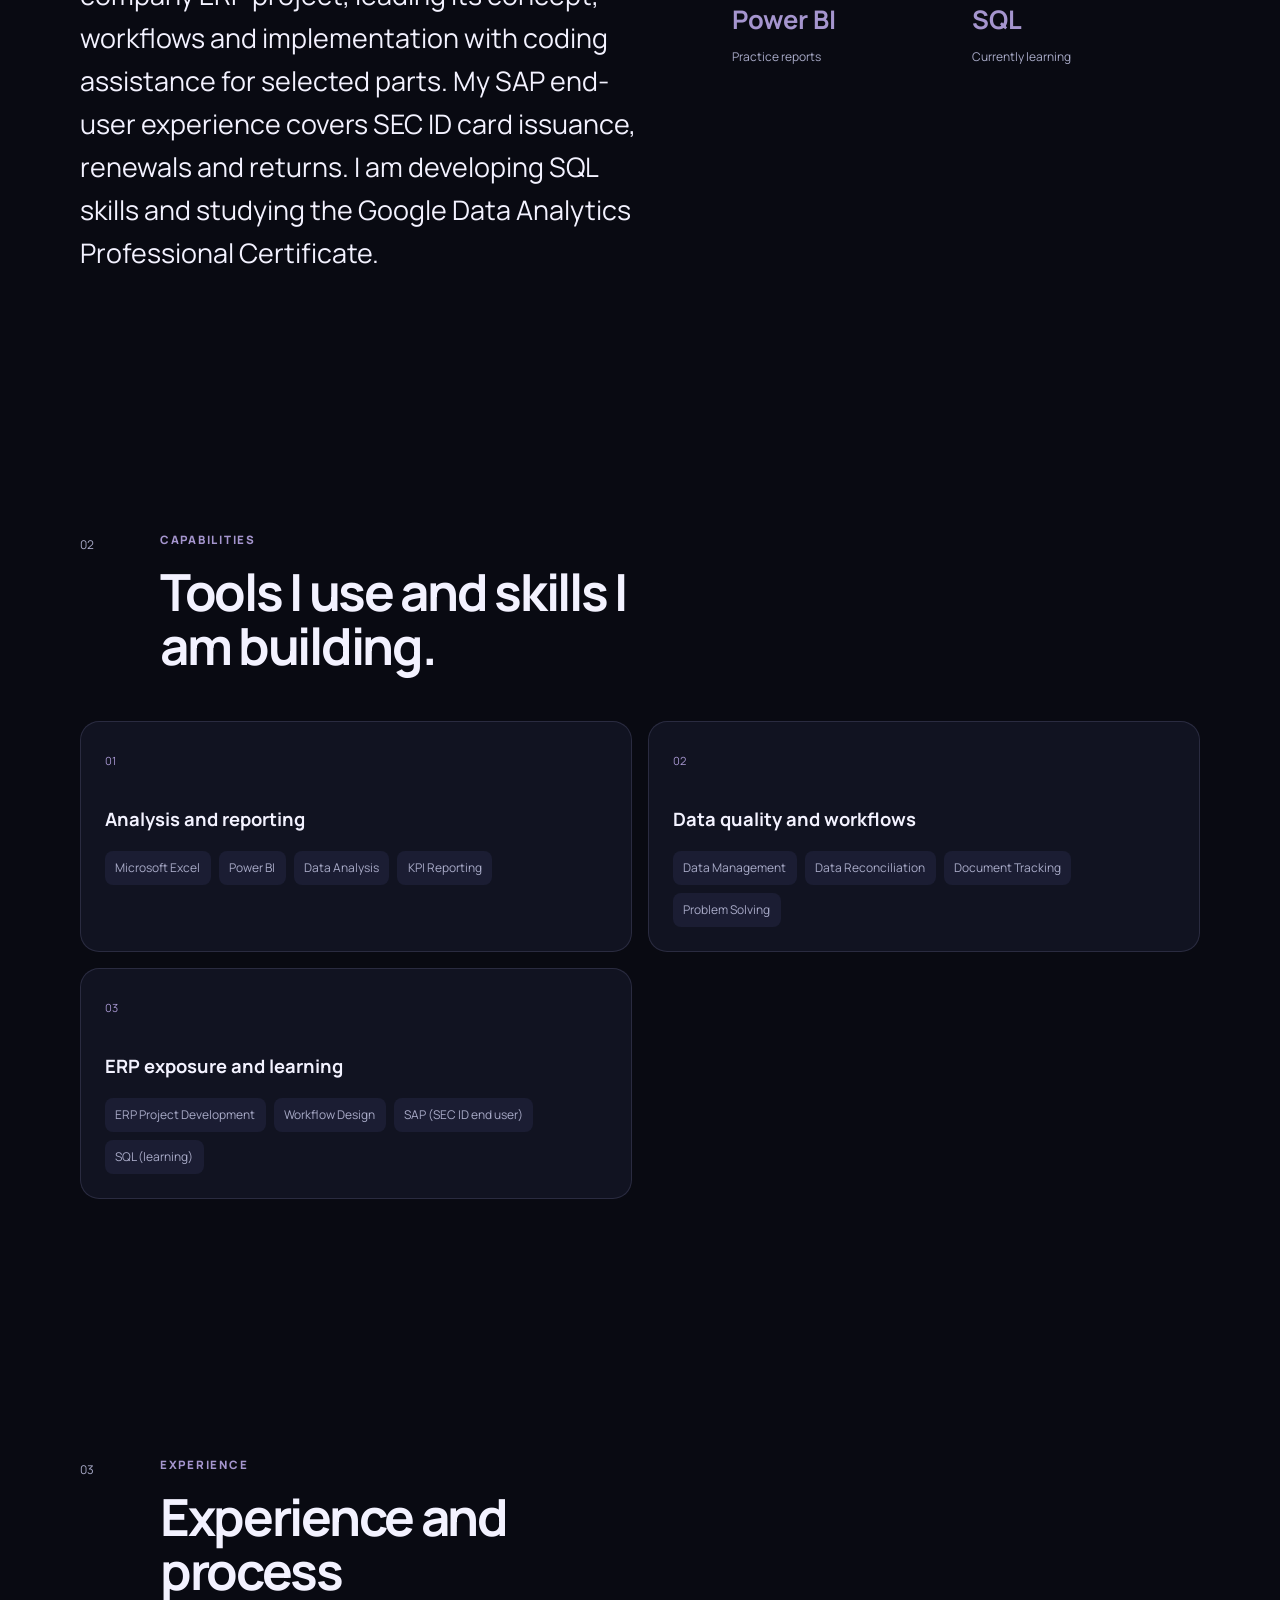
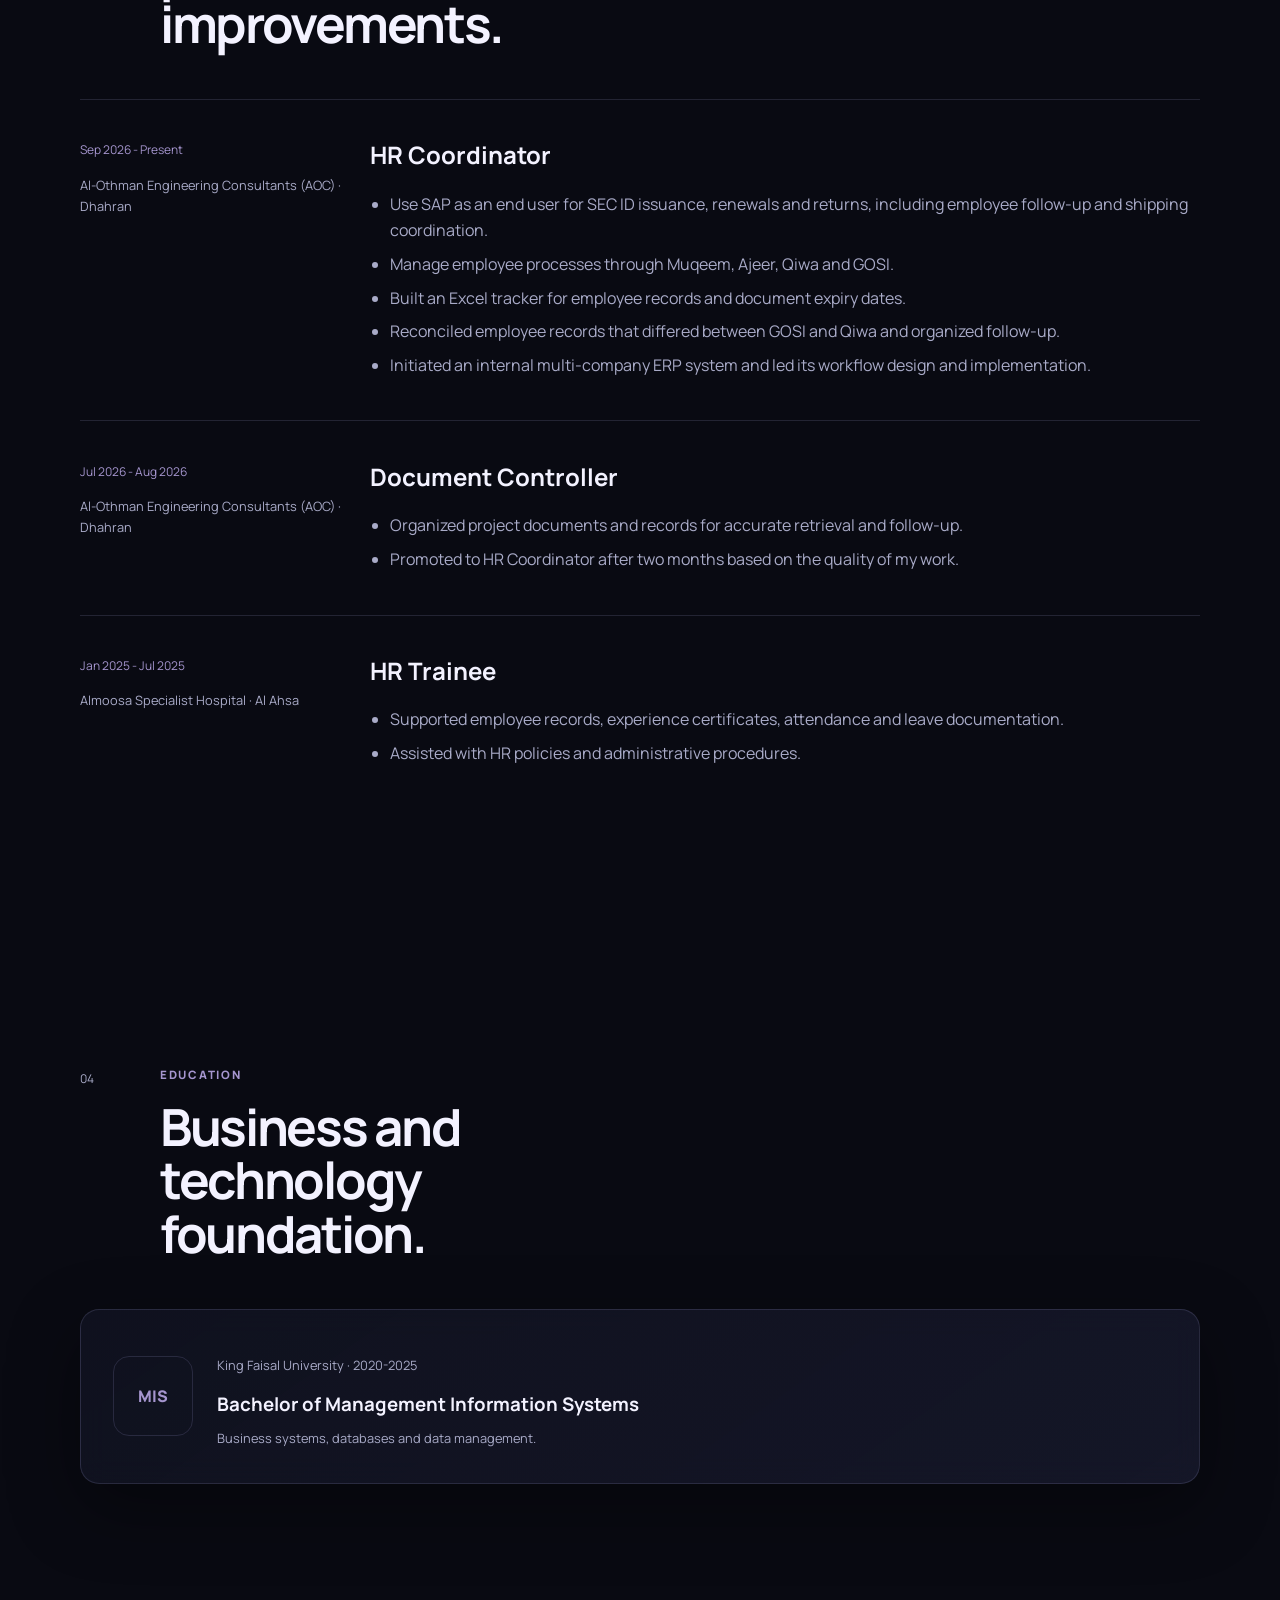
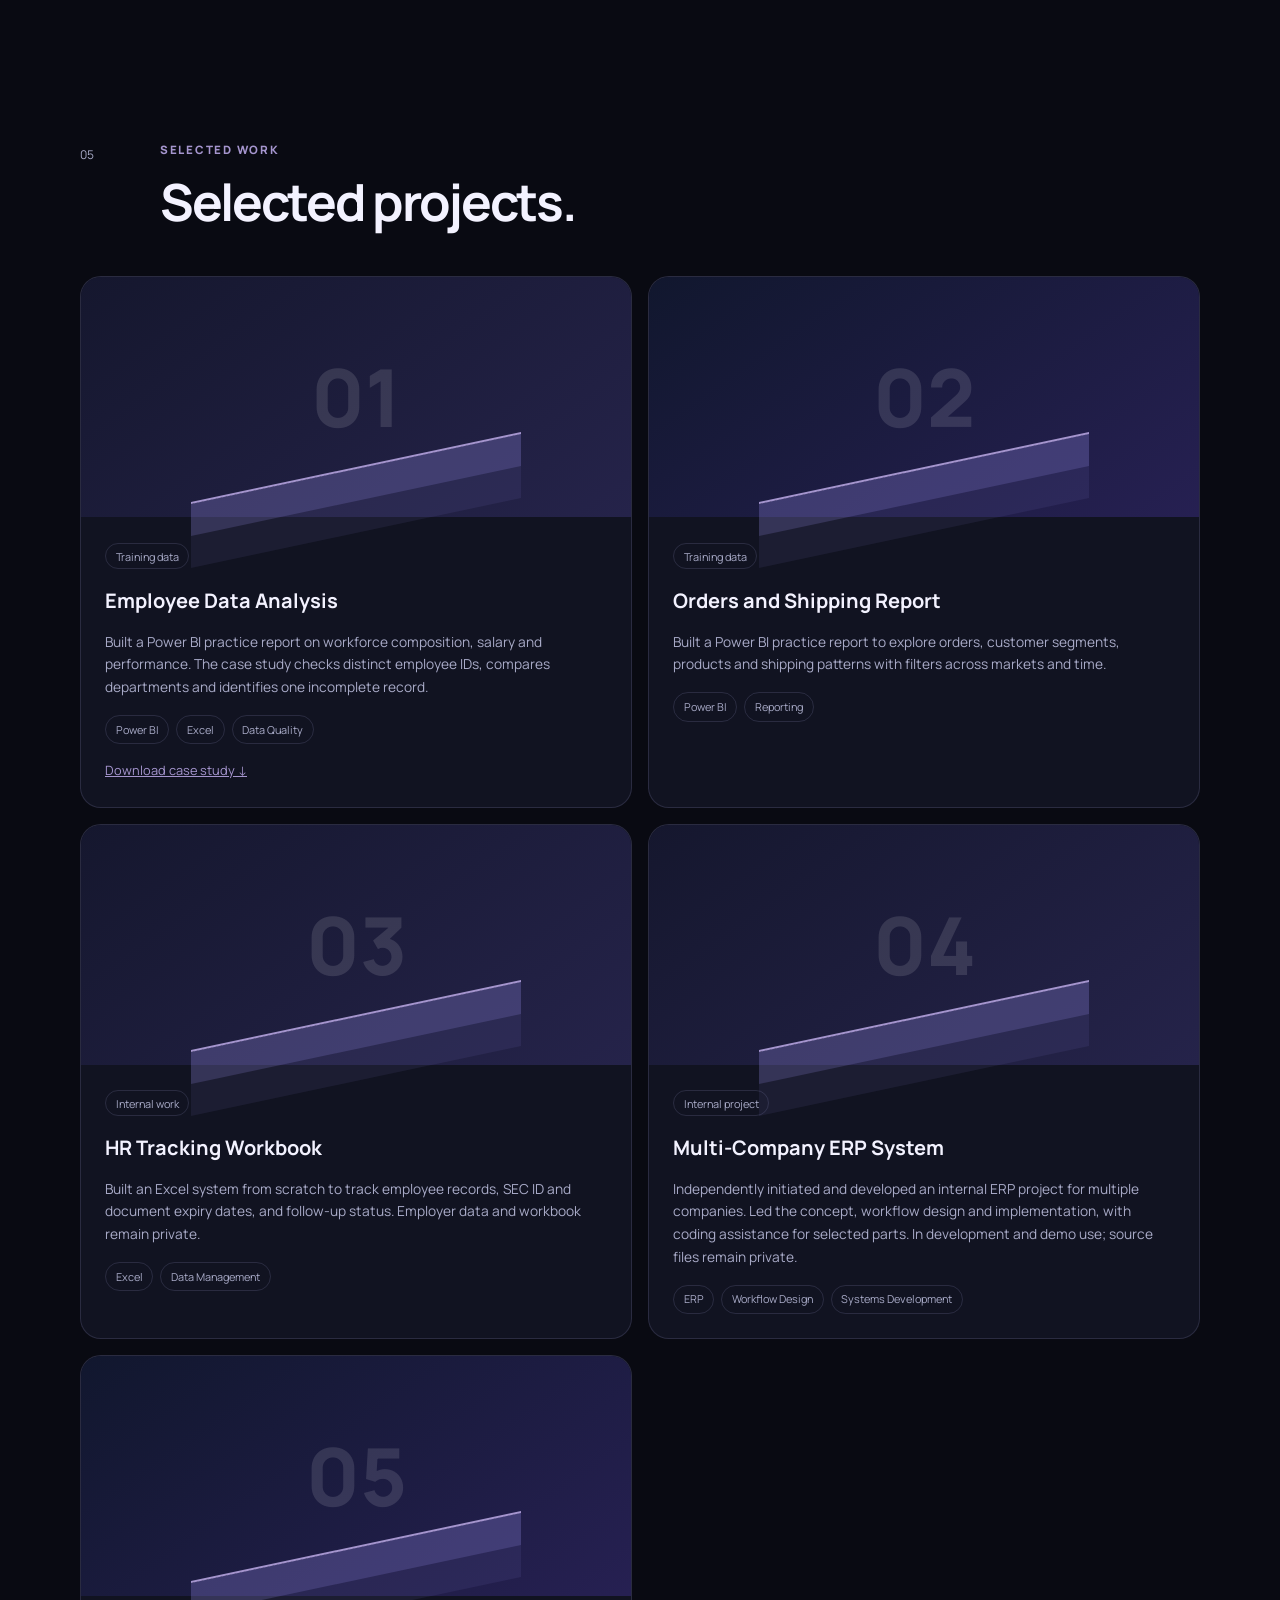
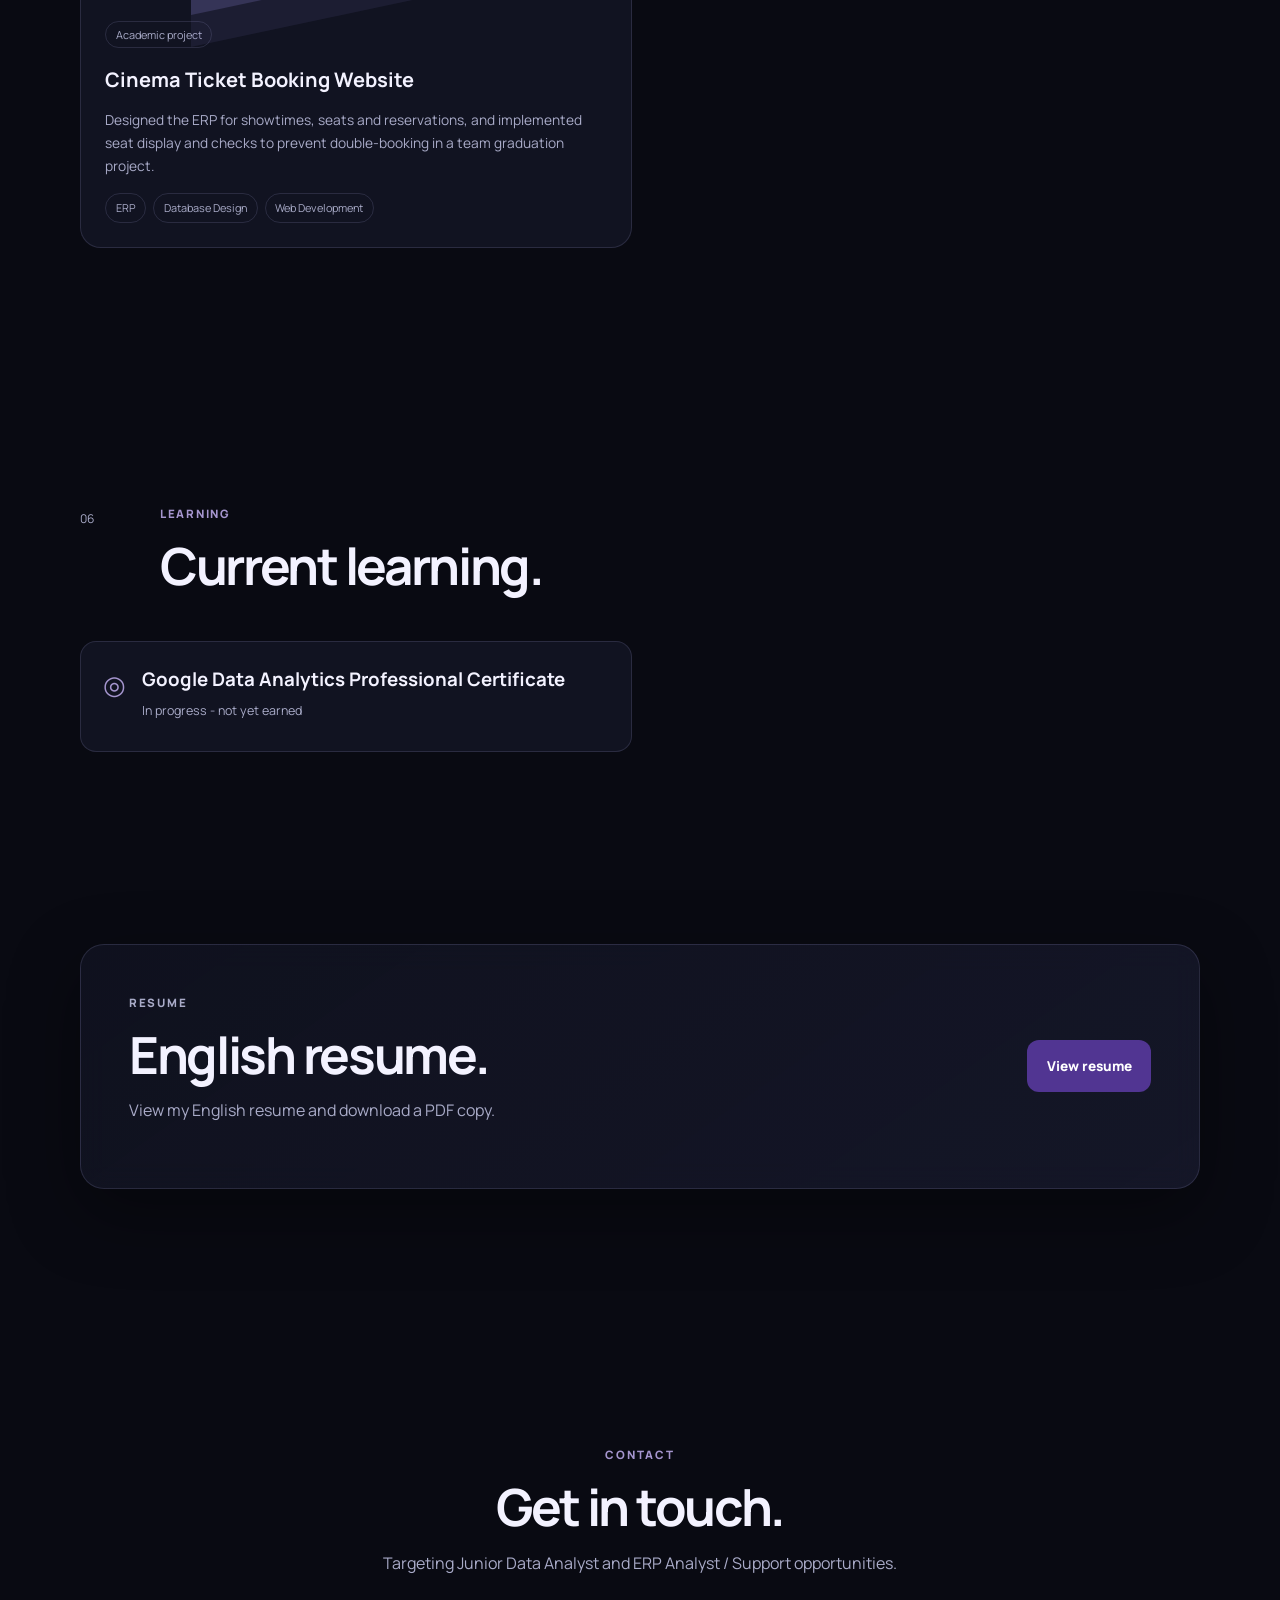
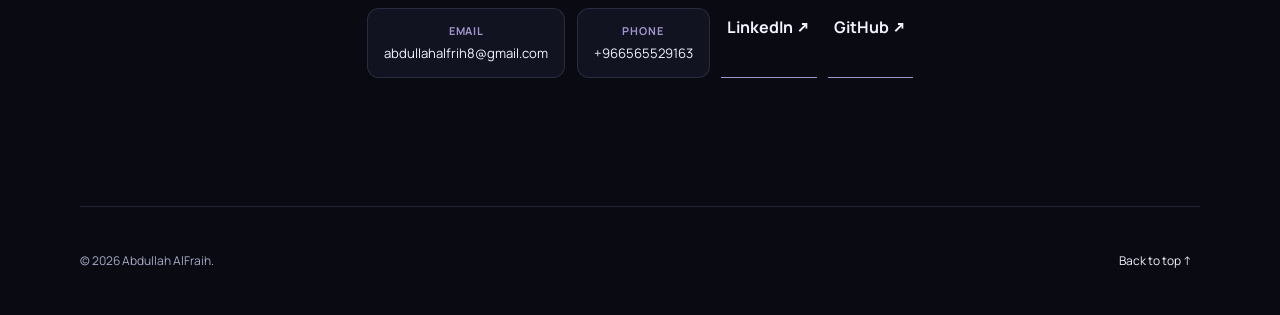
==== commit 7158e0d0: "Focus portfolio and resume on junior data and ERP roles" ====
--- a/index.html
+++ b/index.html
@@ -3,15 +3,20 @@
 <head>
   <meta charset="UTF-8">
   <meta name="viewport" content="width=device-width, initial-scale=1.0">
-  <meta name="description" content="Abdullah AlFraih — HR Coordinator and MIS graduate building practical data and BI skills.">
+  <meta name="description" content="Abdullah AlFraih — MIS graduate targeting Junior Data Analyst and ERP Analyst roles through Excel, Power BI and practical systems projects.">
   <meta name="theme-color" content="#090a12">
   <title>Abdullah AlFraih | Data and BI Portfolio</title>
+  <link rel="canonical" href="https://abdullah-alfraih.github.io/abdullah-portfolio/">
+  <meta property="og:type" content="website">
+  <meta property="og:title" content="Portfolio | Abdullah AlFraih">
+  <meta property="og:description" content="Explore my Excel and Power BI projects, internal ERP work and SAP end-user experience as I pursue Junior Data Analyst and ERP Analyst roles.">
+  <meta property="og:url" content="https://abdullah-alfraih.github.io/abdullah-portfolio/">
   <link rel="preconnect" href="https://fonts.googleapis.com">
   <link rel="preconnect" href="https://fonts.gstatic.com" crossorigin>
   <link href="https://fonts.googleapis.com/css2?family=IBM+Plex+Sans+Arabic:wght@400;500;600;700&family=Manrope:wght@400;500;600;700;800&display=swap" rel="stylesheet">
   <link rel="stylesheet" href="styles.css?v=3">
-  <script src="data.js?v=6" defer></script>
-  <script src="app.js?v=5" defer></script>
+  <script src="data.js?v=7" defer></script>
+  <script src="app.js?v=7" defer></script>
 </head>
 <body>
   <a class="skip-link" href="#main">Skip to content</a>
@@ -51,7 +56,7 @@
     <section class="section" id="education"><div class="section-heading reveal"><p class="section-index">04</p><div><p class="eyebrow" data-section-label="education"></p><h2 id="education-heading"></h2></div></div><div id="education-list"></div></section>
     <section class="section" id="projects"><div class="section-heading reveal"><p class="section-index">05</p><div><p class="eyebrow" data-section-label="projects"></p><h2 id="projects-heading"></h2></div></div><div class="project-grid" id="projects-list"></div></section>
     <section class="section" id="certificates"><div class="section-heading reveal"><p class="section-index">06</p><div><p class="eyebrow" data-section-label="certificates"></p><h2 id="certificates-heading"></h2></div></div><div class="certificate-grid" id="certificates-list"></div></section>
-    <section class="section resume-section" id="resume"><div class="resume-panel glass reveal"><div><p class="eyebrow" data-section-label="resume"></p><h2 id="resume-heading"></h2><p id="resume-copy"></p></div><a class="button primary" id="resume-link" href="resume.html?v=6"></a></div></section>
+    <section class="section resume-section" id="resume"><div class="resume-panel glass reveal"><div><p class="eyebrow" data-section-label="resume"></p><h2 id="resume-heading"></h2><p id="resume-copy"></p></div><a class="button primary" id="resume-link" href="resume.html?v=7"></a></div></section>
     <section class="section contact-section" id="contact"><div class="contact-card reveal"><p class="eyebrow" data-section-label="contact"></p><h2 id="contact-heading"></h2><p id="contact-copy"></p><div class="contact-links" id="contact-links"></div></div></section>
   </main>
   <footer><p id="footer-copy"></p><button type="button" id="back-top"></button></footer>
